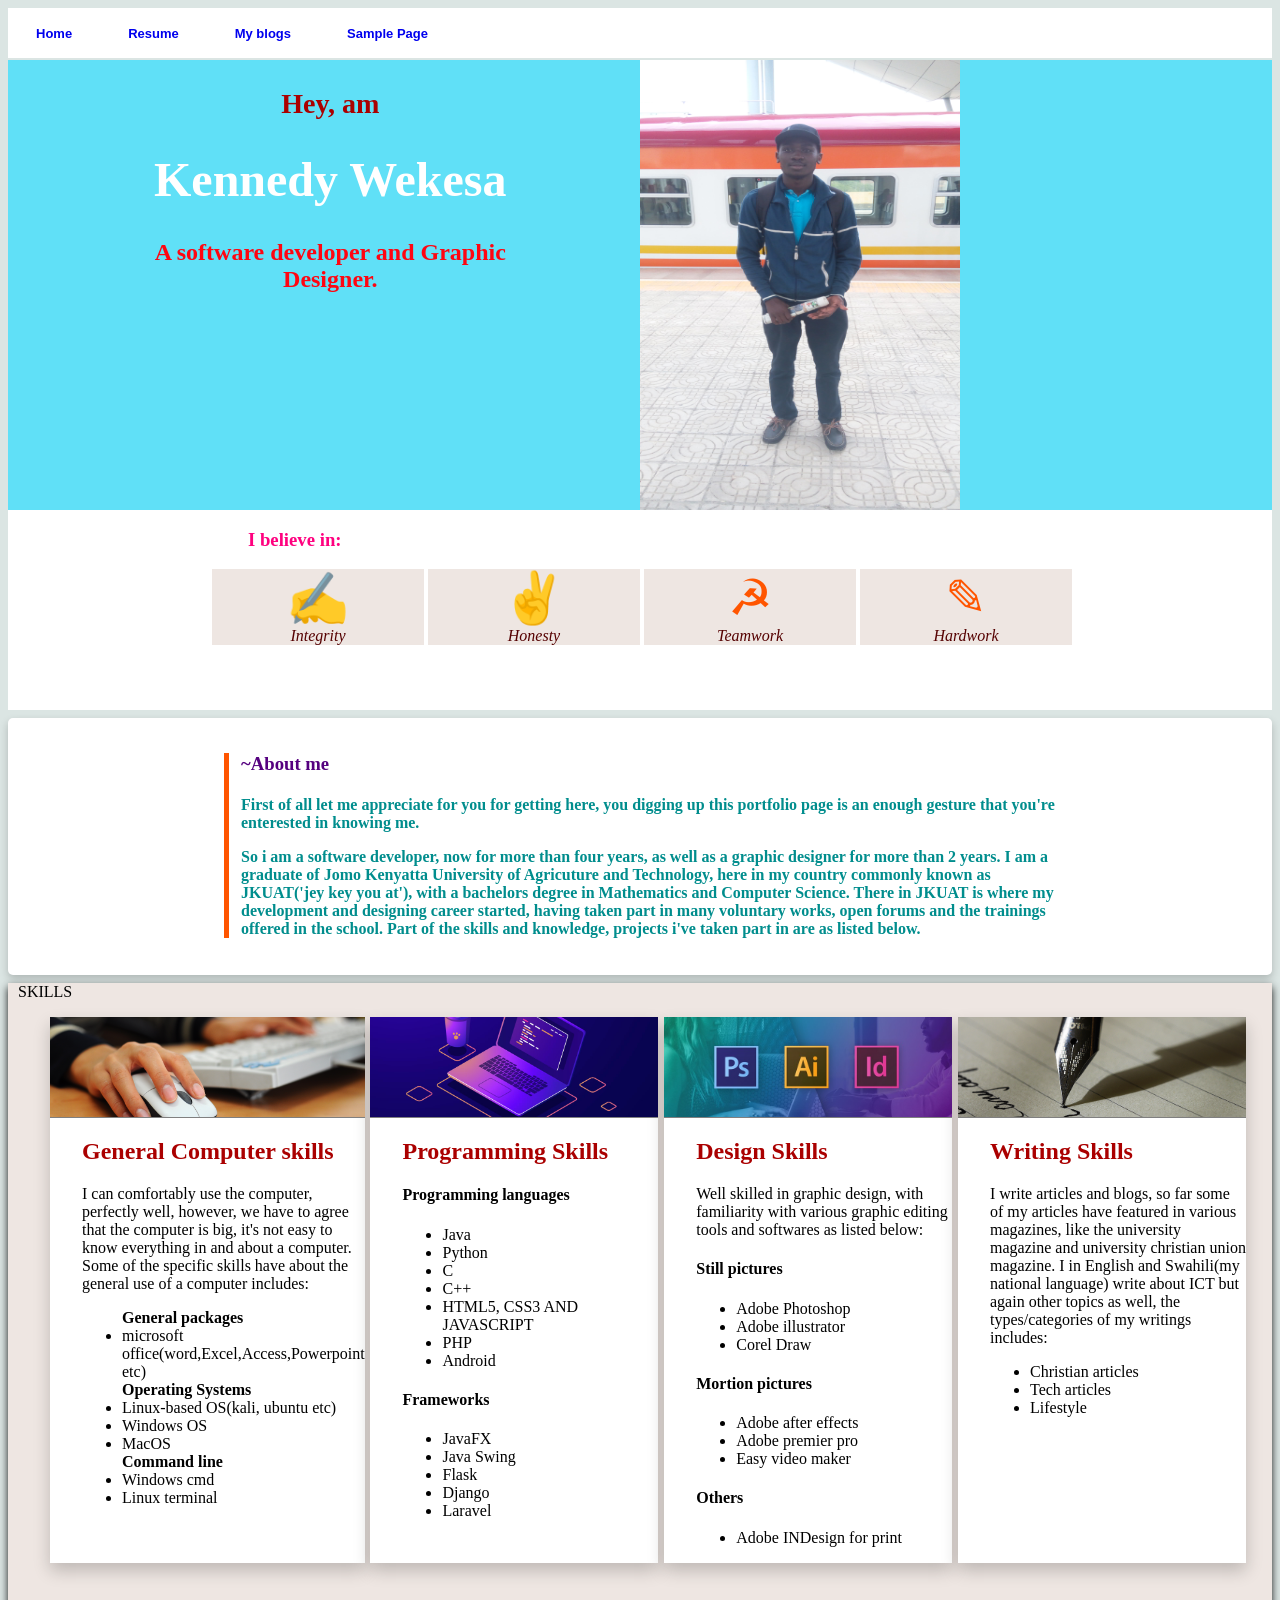
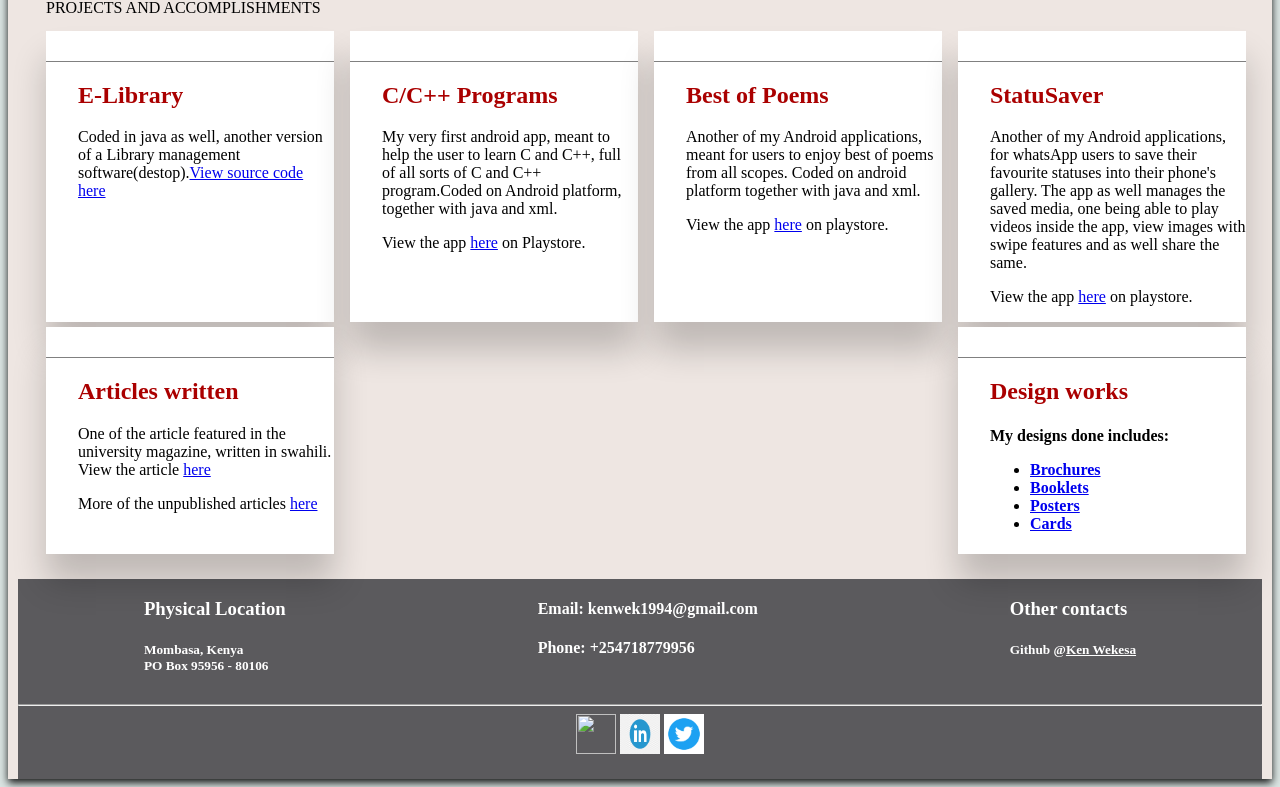
==== index.html @ 64f6191e "changes to cv and work accomplished" ====
<!Doctype html>
<html>
    <header>
            <link rel = "stylesheet"
            type = "text/css"
            href = "indexCSS.css" />
    </header>
    <body style="background: #dbe5e3;overflow-x: hidden;">
            <ul class="nav">
                    <li><a href="#"><b>Home</b></a></li>
                    <li><a href="cv.html"><b>Resume</b></a></li>
                    <li><a href="#"><b>My blogs</b></a></li>
                    <li><a href="sample page/samplepage.html"><b>Sample Page</b></a></li>

            </ul>
             <div class="topdiv">
                <div class="column">
                  <div class="intro" style="width: 58%; align:right">
                  <h3>Hey, am</h3>
                  <h1>Kennedy Wekesa</h1>
                  <h4>A software developer and Graphic Designer.</h4>
                  </div>
                  	
                </div>
                <div class="column" style="width: 40%">
                  <div class="picDiv">
                  	<img src="IMG_20171023_141135.jpg" width="320px" height=450px"/>
                  	</div>
                </div>
                
                 
            </div>
                <div class="bodypart">
                <h3 style="color:#ff007f; margin-left: 40px;"> I believe in:</h3>
                   <div class="row">
                        <div class="col">
                                 <span class="icon">&#9997;</span>
                                <div><em>Integrity</em></div>
                                

                        </div>
                        <div class="col">
                                <span class="icon">&#9996;</span>
                                <div><em>Honesty</em></div>
                                

                        </div>
                        <div class="col">
                         <span class="icon">&#9773;</span>
                                <div><em>Teamwork</em></div>
                                

                        </div>
                        <div class="col">
                                <span class="icon">&#9998;</span>
                                <div><em>Hardwork</em></div>
                                

                           </div>
                </div>
                </div>
                <!--card one-->
                
                 <div class="card">
					  <div class="container">
					    <div class="content">
					    <h3 style="color: #55007f;"><b>~About me</b></h3>
					        <h4 style="color: #008d8d"><p>First of all let me appreciate for you for getting here, you digging up this portfolio page is an enough gesture that you're enterested in knowing me. </p>
<p>So i am a software developer, now for more than four years, as well as a graphic designer for more than 2 years. I am a graduate of Jomo Kenyatta University of Agricuture and Technology, here in my country commonly known as JKUAT('jey key you at'), with a bachelors degree in Mathematics and Computer Science. There in JKUAT is where my development and designing career started, having taken part in many voluntary works, open forums and the trainings offered in the school. Part of the skills and knowledge, projects i've taken part in are as listed below.</p></h4>
					    </div>
					  </div>
				</div> 
		<!--end of the first card-->
		
		<!--card 2 starts here-->
				
				<div class="card2">
				    SKILLS<br/>
					  <div class="container2">
					    <div class="content2">
                      <div class="row2">
                        <div class="coll">
                            
                            <div class="card2header1">
                                
                            </div>
                            <div class="cardbody">
                            	<h2><b><span style="color: #aa0000" >General Computer skills</span></b></h2>
                            	<p>I can comfortably use the computer, perfectly well, however, we have to agree that the computer is big, it's not 					easy to know everything in and about a computer. Some of the specific skills have about the general use of a computer 					includes:</p>
                            <ul>
                                <b>General packages</b>
                            	<li>
                            	    microsoft office(word,Excel,Access,Powerpoint etc)
                            	</li>
                            	<b>Operating Systems</b>
                            	<li>
                            		Linux-based OS(kali, ubuntu etc)
                            	</li>
                            	<li>Windows OS</li>
                            	<li>MacOS</li>
                            	<b>Command line</b>
                            	<li>Windows cmd</li>
                            	<li>Linux terminal</li>
                            </ul>
                            </div>
                        </div>
                        <div class="coll">
                            <div class="card2header2">
                            	
                            </div>
                            <div class="cardbody">
                            	<h2><span style="color: #aa0000">Programming Skills</span></h2>
                                <h4>Programming languages</h4>
                            	<ul>
                            		<li>Java</li>
                            		<li>Python</li>
                            		<li>C</li>
                            		<li>C++</li>
                            		<li>HTML5, CSS3 AND JAVASCRIPT</li>
                            		<li>PHP</li>
                            		<li>Android</li>
                            	</ul>
                            	<h4>Frameworks</h4>
                            	<ul>
                            		<li> JavaFX</li>
                            		<li> Java Swing</li>
                            		<li>Flask</li>
                            		<li>Django</li>
                            		<li>Laravel</li>
                            	</ul>
                            </div>

                        </div>
                        <div class="coll">
                             
                             <div class="card2header3">
                            	
                            </div>
                            <div class="cardbody">
                            	<h2><b><span style="color: #aa0000">Design Skills</span></b></h2>
                            	<p>Well skilled in graphic design, with familiarity with various graphic editing tools and softwares as listed below:</p>
                            	<h4>Still pictures</h4>
                            	<ul>
                            		<li>Adobe Photoshop</li>
                            		<li>Adobe illustrator</li>
                            		<li>Corel Draw</li>
                            	</ul>
                            	<h4>Mortion pictures</h4>
                            	<ul>
                            		<li>Adobe after effects</li>
                            		<li>Adobe premier pro</li>
                            		<li>Easy video maker</li>
                            	</ul>
                                <h4>Others</h4>
                                <ul>
                                	<li>Adobe INDesign for print</li>
                                </ul>
                            </div>

                        </div>
                        <div class="coll">
                               <div class="card2header4">
                            	
                            </div>
                            <div class="cardbody">
                            	<h2><b><span style="color: #aa0000">Writing Skills</span></b></h2>
                            	<p>I write articles and blogs, so far some of my articles have featured in various magazines, like the university magazine and university christian union magazine. I in English and Swahili(my national language) write about ICT but again other topics as well, the types/categories of my writings includes: </p>
                            	
                            	<ul>
                            		<li>Christian articles</li>
                            		<li>Tech articles</li>
                            		<li>Lifestyle</li>
                            	</ul>
                            </div>
                           </div>
                </div>
                
                <br/><br /><span>PROJECTS AND ACCOMPLISHMENTS</span>
                
                <div class="row3">
                       
                        

                    
                        <div class="coll3">
                             
                             <div class="card2header">
                            	
                            </div>
                            <div class="cardbody">
                            	<h2 style="color: #aa0000">E-Library</h2>
                            	<p>Coded in java as well, another version of a Library management software(destop).<a href="#">View source code here</a></p>
                            </div>

                        </div>
                        <div class="coll3">
                               <div class="card2header">

                            </div>
                            <div class="cardbody">
                            	<h2 style="color: #aa0000">C/C++ Programs</h2>
                            	<P>My very first android app, meant to help the user to learn C and C++, full of all sorts of C and C++ program.Coded on Android platform, together with java and xml.</P><p>View the app <a href="https://play.google.com/store/apps/details?id=com.ken.hello.ccprograms">here</a> on Playstore.</p>
                            </div>
                           </div>
                            <div class="coll3">
                               <div class="card3header">
                        
                            </div>
                            <div class="cardbody">
                            	<h2 style="color: #aa0000">Best of Poems</h2>
                            	<p>Another of my Android applications, meant for users to enjoy best of poems from all scopes. Coded on android platform together with java and xml.</p>
                            	<p>View the app <a href="https://play.google.com/store/apps/details?id=com.ken.hello.bestofpoems">here</a> on playstore.</p>
                            </div>
                           </div>
                           
    <div class="coll3">
                               <div class="card3header">
                        
                            </div>
                            <div class="cardbody">
                            	<h2 style="color: #aa0000">StatuSaver</h2>
                            	<p>Another of my Android applications, for whatsApp users to save their favourite statuses into their phone's gallery. The app as well manages the saved media, one being able to play videos inside the app, view images with swipe features and as well share the same.</p>
                            	<p>View the app <a href="https://play.google.com/store/apps/details?id=com.statuses.statussaver">here</a> on playstore.</p>
                            </div>
                           </div>
                           
                           <div class="coll3">
                               <div class="card3header">
                            	
                            </div>
                            <div class="cardbody">
                            	<h2 style="color: #aa0000">Articles written</h2>
                            	<p>One of the article featured in the university magazine, written in swahili. View the article <a href="#">here</a></p>
                            	<p>More of the unpublished articles <a href="#">here</a></p>
                            </div>
                           </div>
                           
                           <div class="coll3">
                               <div class="card3header">
                               
                            </div>
                            <div class="cardbody">
                            	<h2 style="color: #aa0000">Design works</h2>
                            	<h4>My designs done includes:
                            	<ul>
                            		<li><a href="#">Brochures</a></li>
                            		<li><a href="#">Booklets</a></li>
                            		<li><a href="#">Posters</a></li>
                            		<li><a href="#">Cards</a></li>
                            	</ul></h4>
                            </div>
                           </div>
                           
                           
					    </div>
					  </div>
				</div> 
				
				
				<!--end of card 2-->
				
				
                <div class="footer">
                        
                                <div class="footter">
                                        <div class="footerelement">
                                        <h3>Physical Location</h3>
                                        <h5>Mombasa, Kenya <br/> PO Box 95956 - 80106</h5>
                                        
                                        </div>
                                        <div class="footerelement">
                                        <h4> Email: kenwek1994@gmail.com</h4>
                                        <h4>Phone: +254718779956</h4>
                                        </div>
                                        <div class="footerelement">
                                        <h3> Other contacts</h3>
                                        	<h5>Github @<a href="" style="color: white;">Ken Wekesa</a></h5>
                                        </div>
                                </div>
                                <hr/>
                                <div class="foottter">
                                           
                                           <img src="fb.png" alt="" />
                                           <img src="linkedin.png" alt="linkedIn" />
                                           <img src="twitter.png" alt="twitter" />
                                          
                                        </div>
                                </div>
                        

                </div>
    </body>
</html>
---- indexCSS.css ----
ul.nav {
    margin:0;
    padding:0;
    list-style:none;
    height:50px; line-height:px;
    background:#ffffff; /* you can change the backgorund color here. */
    font-family:Arial, Helvetica, sans-serif;
    font-size:13px;
    border-bottom: rgb(8, 117, 168) 23px;
}


ul.nav li {
 /* you can change the border color matching to your background color */
    float:left;
    height:50px;
    color:#ffffff;
}
ul.nav li:hover {
    background:##302726;
    color:#ffffff !important;
}
ul.nav a {
    display:block;
    padding:0 28px;
    padding-top: 18px;
    text-decoration:none;
}

ul.nav li.current a {
    background: #60e0f7;
}
.topdiv
{
    width: 100%;
    height: 450px;
    margin-top: 2px;
    background: #60e0f7;
    display: flex;
    flex-direction:row;
}

.column {
  flex: 1 1 0px;
        }
.intro
{
	margin-left: 139px;
	text-align: center;
	font-size: x-large;
	
}
.intro h1 { color:white;}
.intro h3 { color:#aa0000;}
.intro h4 {color:#ff0511;}

.picDiv
{

    position: absolute;
    display: table-cell;
    width: 55%;
    height: 50px;
    float: left;
    
}
.proImage
{
    border-radius: 50%;
    height: 250px;
    margin-top: 50px;
    opacity: 100% !important;
}
.footer
{
    height: 200px;
    width: 100%;
    background-color: #5b5a5d;
    color: #ffffff;
}
/*--Footer of the cv--*/

.secondOfTop
{
    background:  #2c3e50 ;
    height: 200px;
    width: 100%;
}
.quoteHead
{
    color: #117864;
    padding-left: 20px;
    font-family: fantasy;
    font-size: 30px;
}
.quote
{
    color: #ffffff;
    padding-left: 20px;
    font-family: Snell Roundhand, cursive;
    
}
.bodypart
{
    
    height: 200px;
    overflow: auto;
    background: white;
    padding-left: 200px;
     padding-right: 200px;
}
.row
{
	width: 100%;
	display: flex;
	flex-wrap: wrap;
	

}
.col
{
	 flex: 1 1 20%;
	 text-align: center;
	 background: #eee6e2;
	 margin-left: 4px;
	 

}
.center
{
  width:30%;
  margin: 5px;
  float: left;
}
.right
{
    width: 30%;
     margin: 5px;
}
.left
{
  width: 30%;
  margin: 5px;
}

.icon  {
  content: "\270D";
  font-size: 50px;
  color: #ff5500;
}
em
{
	color: #550000;;
}


/*CARD 1 CSS CODE*/
.card {
  /* Add shadows to create the "card" effect */
  box-shadow: 0 4px 8px 0 rgba(0,0,0.9,0.2);
  transition: 0.3s;
  background: white;
  margin-top: 8px;
  margin-bottom: 8px;
  border-radius: 5px;
  padding-left: 200px;
  padding-right: 200px;
}

/* On mouse-over, add a deeper shadow */
.card:hover {
  box-shadow: 0 8px 16px 0 rgba(0,0,0,0.2);
}

/* Add some padding inside the card container */
.container {
  padding: 16px 16px ;
  
}
.content
{
   border-left: 5px solid #ff5500;
   padding-left: 12px;
	
}

/*CARD 2 css code*/
.card2 {
  /* Add shadows to create the "card" effect */
  box-shadow: 0 4px 8px 0 rgba(0,0,0.9,0.9);
  transition: 0.3s;
  background: #eee6e2;
  margin-top: 8px;
  margin-bottom: 8px;
  padding-left: 10px;
  padding-right: 10px;
}

/* On mouse-over, add a deeper shadow */
.card2:hover {
  box-shadow: 0 8px 16px 0 rgba(0,0,0,0.2);
}

/* Add some padding inside the card container */
.container2 {
  padding: 16px 16px ;
  
}
.content2
{
   
   padding-left: 12px;
	
}

/*CARD 2 COLUMN CODE*/
.coll
{
	 flex: 0 1 24%;
	 text-align: center;
	 background: white;
	 margin-left: 4px;
	 box-shadow: 0 8px 16px 0 rgba(0,0,0,0.2);
	 
}


.coll3
{
	 flex: 0 1 24%;
	 text-align: center;
	 background: white;
	 margin-top: 5px;
	 box-shadow: 0 28px 32px 0 rgba(0,0,0,0.2);
	 
	 
	 
}
.card2header
{
	width:100%;
	height:30px;
	border-bottom: 1px solid gray;
	position: relative;
	text-align: center;
	
	
}
.card3header
{
	width:100%;
	height:30px;
	border-bottom: 1px solid gray;
	position: relative;
	text-align: center;
	
	
}

.card2header1
{
	width:100%;
	height:100px;
	border-bottom: 1px solid gray;
	position: relative;
	text-align: center;
	background: url('computeruse.jpg') no-repeat;
	background-size: cover;
	background-position: center;
	
	
}
.card2header2
{
	width:100%;
	height:100px;
	border-bottom: 1px solid gray;
	position: relative;
	text-align: center;
	background: url('programming.jpg') no-repeat;
	background-size: cover;
	background-position: center;
	
	
}
.card2header3
{
	width:100%;
	height:100px;
	border-bottom: 1px solid gray;
	position: relative;
	text-align: center;
	background: url('design.jpg') no-repeat;
	background-size: cover;
	background-position: center;
	
	
}
.card2header4
{
	width:100%;
	height:100px;
	border-bottom: 1px solid gray;
	position: relative;
	text-align: center;
	background: url('writing.png') no-repeat;
	background-size: cover;
	background-position: center;
	
	
}

.card2header span
{
	position: absolute;
	bottom: 0;
	
}
.cardbody
{
	text-align: left;
	padding-left: 32px;
}
.row2
{
	width: 100%;
	display: flex;
	flex-wrap: wrap;
	justify-content: space-between;

}
.row3
{
	width: 100%;
	display: flex;
	flex-wrap: wrap;
	justify-content: space-between;
	margin-top: 9px;
	

}
.footter
{
	width: 100%;
	display: flex;
	flex-wrap: wrap;
	justify-content: space-around;
	margin-top: 9px;


}
.footelement
{
	 flex: 0 1 24%;
	 text-align: center;
	 margin-top: 5px;
	 
	 
	 
}
.foottter img
{
	width: 40px;
	height: 40px;
}
.foottter { text-align: center;}
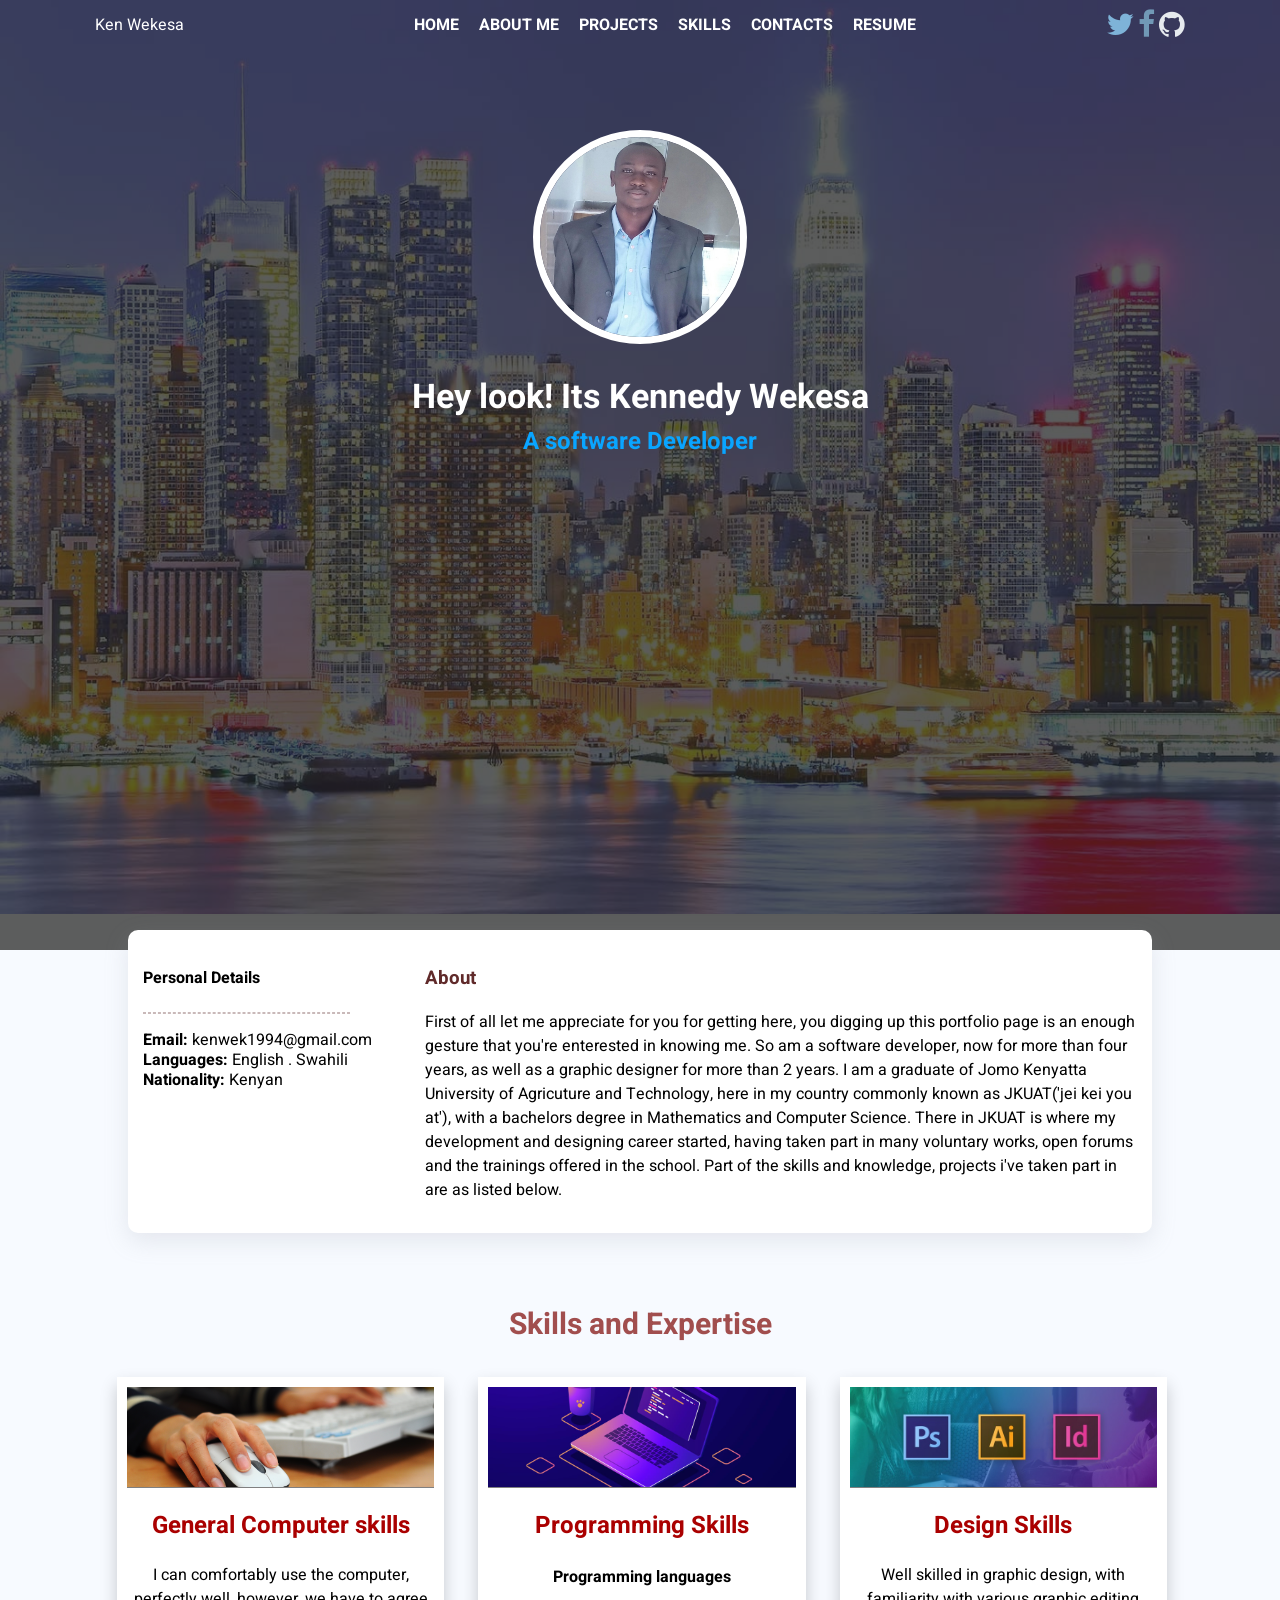
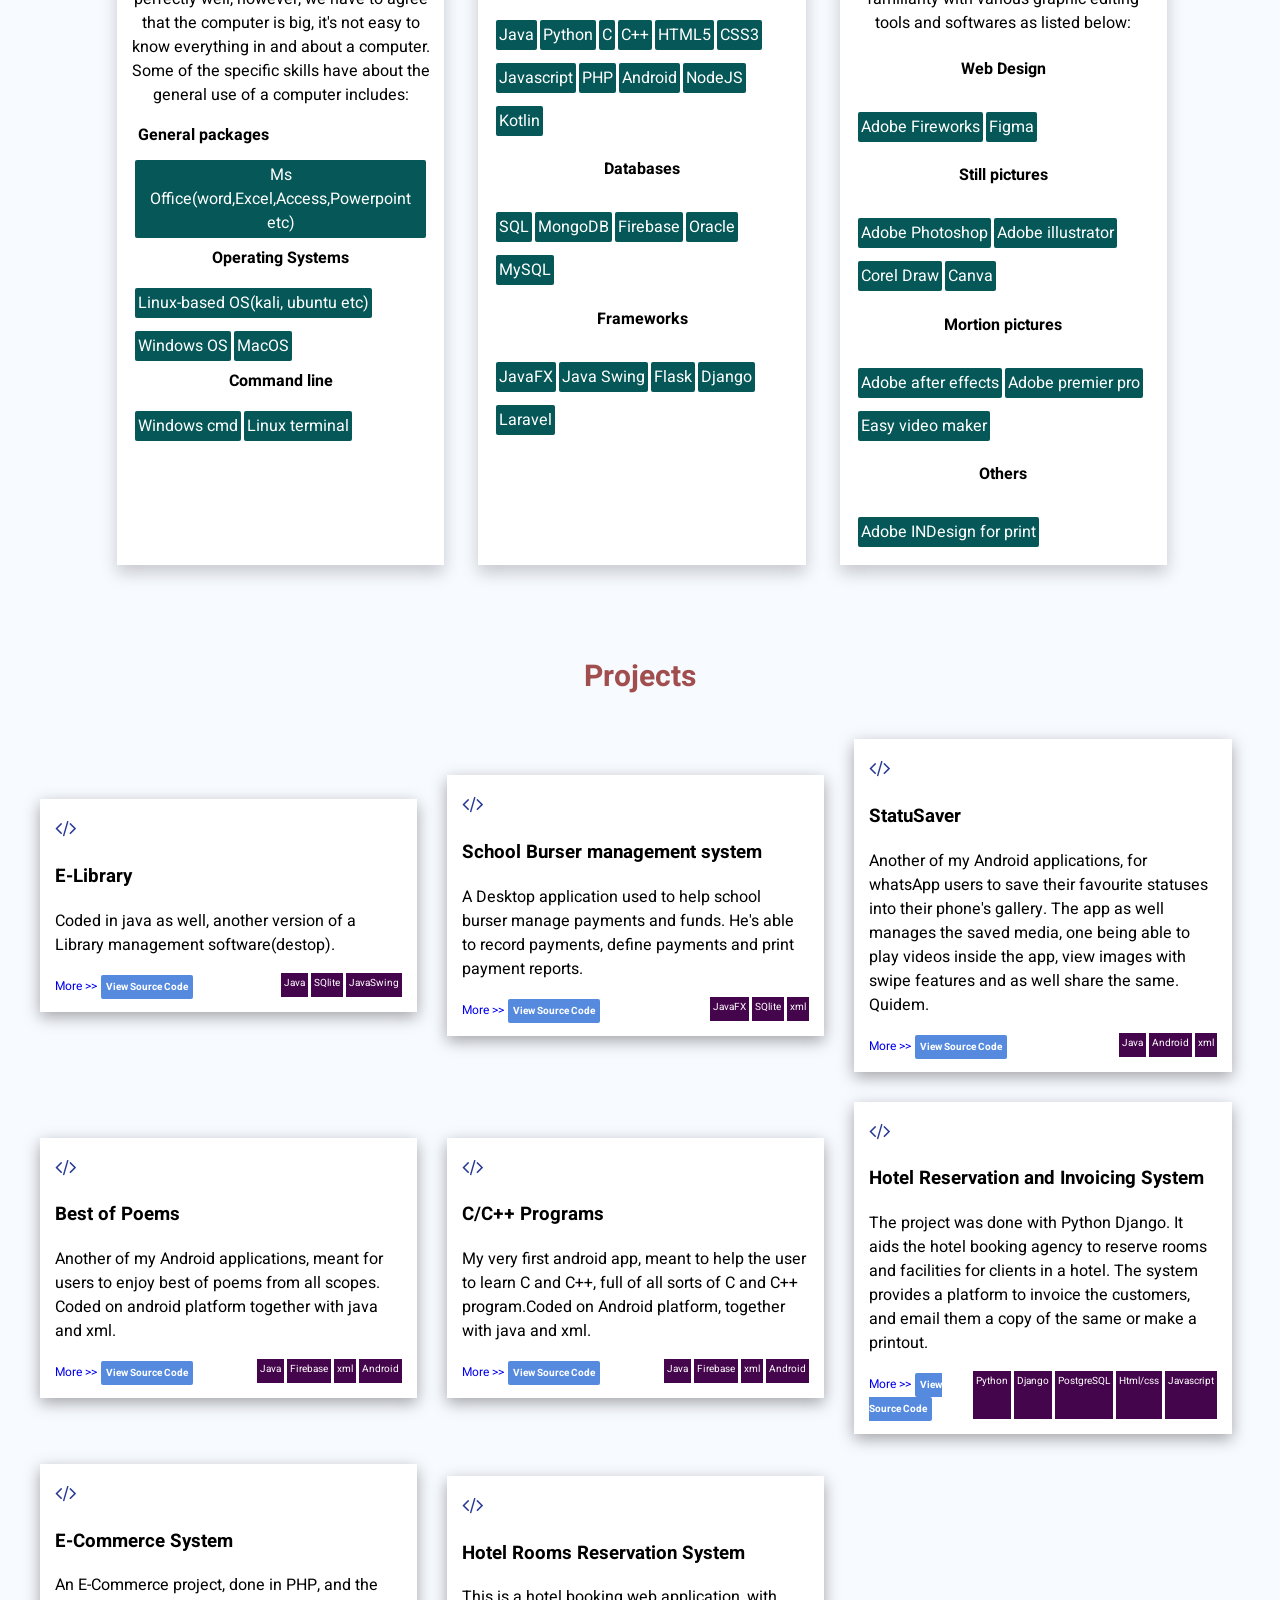
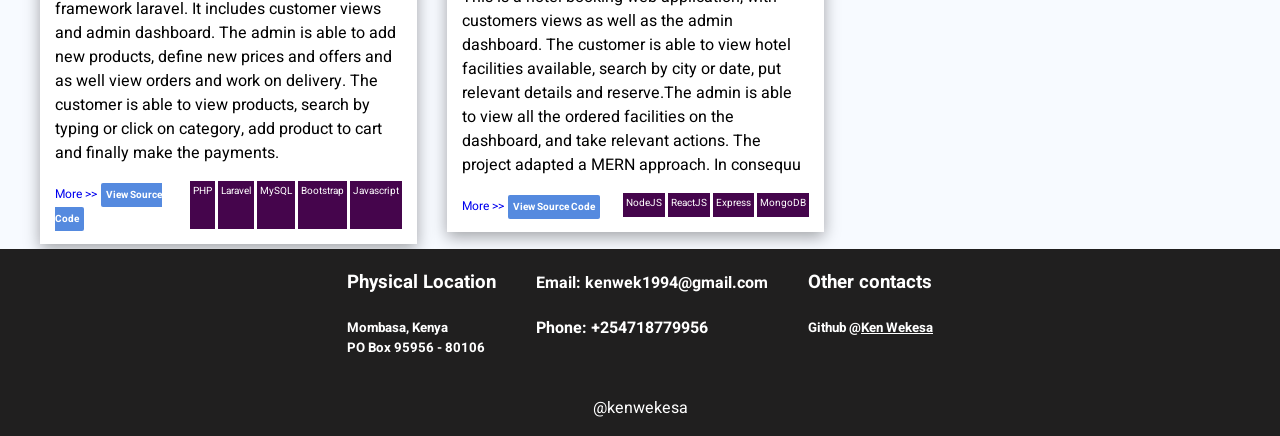
==== commit 5a619ea4: "Renovated portfolio" ====
--- a/index.html
+++ b/index.html
@@ -1,586 +1,427 @@
-<!Doctype html>-
-<html>-
-    <header>-
-            <link rel = "stylesheet"-
-            type = "text/css"-
-            href = "indexCSS.css" />-
-    </header>-
-    <body style="background: #dbe5e3;overflow-x: hidden;">-
-            <ul class="nav">-
-                    <li><a href="#"><b>Home</b></a></li>-
-                    <li><a href="cv.html"><b>Resume</b></a></li>-
-                    <li><a href="#"><b>My blogs</b></a></li>-
-                    <li><a href="sample page/samplepage.html"><b>Sample Page</b></a></li>-
--
-            </ul>-
-             <div class="topdiv">-
-                <div class="column">-
-                  <div class="intro" style="width: 58%; align:right">-
-                  <h3>Hey, am</h3>-
-                  <h1>Kennedy Wekesa</h1>-
-                  <h4>A software developer and Graphic Designer.</h4>-
-                  </div>-
-                  	-
-                </div>-
-                <div class="column" style="width: 40%">-
-                  <div class="picDiv">-
-                  	<img src="IMG_20171023_141135.jpg" width="320px" height=450px"/>-
-                  	</div>-
-                </div>-
-                -
-                 -
-            </div>-
-                <div class="bodypart">-
-                <h3 style="color:#ff007f; margin-left: 40px;"> I believe in:</h3>-
-                   <div class="row">-
-                        <div class="col">-
-                                 <span class="icon">&#9997;</span>-
-                                <div><em>Integrity</em></div>-
-                                -
--
-                        </div>-
-                        <div class="col">-
-                                <span class="icon">&#9996;</span>-
-                                <div><em>Honesty</em></div>-
-                                -
--
-                        </div>-
-                        <div class="col">-
-                         <span class="icon">&#9773;</span>-
-                                <div><em>Teamwork</em></div>-
-                                -
--
-                        </div>-
-                        <div class="col">-
-                                <span class="icon">&#9998;</span>-
-                                <div><em>Hardwork</em></div>-
-                                -
--
-                           </div>-
-                </div>-
-                </div>-
-                <!--card one-->-
-                -
-                 <div class="card">-
-					  <div class="container">-
-					    <div class="content">-
-					    <h3 style="color: #55007f;"><b>~About me</b></h3>-
-					        <h4 style="color: #008d8d"><p>First of all let me appreciate for you for getting here, you digging up this portfolio page is an enough gesture that you're enterested in knowing me. </p>-
-<p>So i am a software developer, now for more than four years, as well as a graphic designer for more than 2 years. I am a graduate of Jomo Kenyatta University of Agricuture and Technology, here in my country commonly known as JKUAT('jey key you at'), with a bachelors degree in Mathematics and Computer Science. There in JKUAT is where my development and designing career started, having taken part in many voluntary works, open forums and the trainings offered in the school. Part of the skills and knowledge, projects i've taken part in are as listed below.</p></h4>-
-					    </div>-
-					  </div>-
-				</div> -
-		<!--end of the first card-->-
-		-
-		<!--card 2 starts here-->-
-				-
-				<div class="card2">-
-				    SKILLS<br/>-
-					  <div class="container2">-
-					    <div class="content2">-
-                      <div class="row2">-
-                        <div class="coll">-
-                            -
-                            <div class="card2header1">-
-                                -
-                            </div>-
-                            <div class="cardbody">-
-                            	<h2><b><span style="color: #aa0000" >General Computer skills</span></b></h2>-
-                            	<p>I can comfortably use the computer, perfectly well, however, we have to agree that the computer is big, it's not 					easy to know everything in and about a computer. Some of the specific skills have about the general use of a computer 					includes:</p>-
-                            <ul>-
-                                <b>General packages</b>-
-                            	<li>-
-                            	    microsoft office(word,Excel,Access,Powerpoint etc)-
-                            	</li>-
-                            	<b>Operating Systems</b>-
-                            	<li>-
-                            		Linux-based OS(kali, ubuntu etc)-
-                            	</li>-
-                            	<li>Windows OS</li>-
-                            	<li>MacOS</li>-
-                            	<b>Command line</b>-
-                            	<li>Windows cmd</li>-
-                            	<li>Linux terminal</li>-
-                            </ul>-
-                            </div>-
-                        </div>-
-                        <div class="coll">-
-                            <div class="card2header2">-
-                            	-
-                            </div>-
-                            <div class="cardbody">-
-                            	<h2><span style="color: #aa0000">Programming Skills</span></h2>-
-                                <h4>Programming languages</h4>-
-                            	<ul>-
-                            		<li>Java</li>-
-                            		<li>Python</li>-
-                            		<li>C</li>-
-                            		<li>C++</li>-
-                            		<li>HTML5, CSS3 AND JAVASCRIPT</li>-
-                            		<li>PHP</li>-
-                            		<li>Android</li>-
-                            	</ul>-
-                            	<h4>Frameworks</h4>-
-                            	<ul>-
-                            		<li> JavaFX</li>-
-                            		<li> Java Swing</li>-
-                            		<li>Flask</li>-
-                            		<li>Django</li>-
-                            		<li>Laravel</li>-
-                            	</ul>-
-                            </div>-
--
-                        </div>-
-                        <div class="coll">-
-                             -
-                             <div class="card2header3">-
-                            	-
-                            </div>-
-                            <div class="cardbody">-
-                            	<h2><b><span style="color: #aa0000">Design Skills</span></b></h2>-
-                            	<p>Well skilled in graphic design, with familiarity with various graphic editing tools and softwares as listed below:</p>-
-                            	<h4>Still pictures</h4>-
-                            	<ul>-
-                            		<li>Adobe Photoshop</li>-
-                            		<li>Adobe illustrator</li>-
-                            		<li>Corel Draw</li>-
-                            	</ul>-
-                            	<h4>Mortion pictures</h4>-
-                            	<ul>-
-                            		<li>Adobe after effects</li>-
-                            		<li>Adobe premier pro</li>-
-                            		<li>Easy video maker</li>-
-                            	</ul>-
-                                <h4>Others</h4>-
-                                <ul>-
-                                	<li>Adobe INDesign for print</li>-
-                                </ul>-
-                            </div>-
--
-                        </div>-
-                        <div class="coll">-
-                               <div class="card2header4">-
-                            	-
-                            </div>-
-                            <div class="cardbody">-
-                            	<h2><b><span style="color: #aa0000">Writing Skills</span></b></h2>-
-                            	<p>I write articles and blogs, so far some of my articles have featured in various magazines, like the university magazine and university christian union magazine. I in English and Swahili(my national language) write about ICT but again other topics as well, the types/categories of my writings includes: </p>-
-                            	-
-                            	<ul>-
-                            		<li>Christian articles</li>-
-                            		<li>Tech articles</li>-
-                            		<li>Lifestyle</li>-
-                            	</ul>-
-                            </div>-
-                           </div>-
-                </div>-
-                -
-                <br/><br /><span>PROJECTS AND ACCOMPLISHMENTS</span>-
-                -
-                <div class="row3">-
-                       -
-                        -
--
-                    -
-                        <div class="coll3">-
-                             -
-                             <div class="card2header">-
-                            	-
-                            </div>-
-                            <div class="cardbody">-
-                            	<h2 style="color: #aa0000">E-Library</h2>-
-                            	<p>Coded in java as well, another version of a Library management software(destop).<a href="#">View source code here</a></p>-
-                            </div>-
--
-                        </div>-
-                        <div class="coll3">-
-                               <div class="card2header">-
--
-                            </div>-
-                            <div class="cardbody">-
-                            	<h2 style="color: #aa0000">C/C++ Programs</h2>-
-                            	<P>My very first android app, meant to help the user to learn C and C++, full of all sorts of C and C++ program.Coded on Android platform, together with java and xml.</P><p>View the app <a href="https://play.google.com/store/apps/details?id=com.ken.hello.ccprograms">here</a> on Playstore.</p>-
-                            </div>-
-                           </div>-
-                            <div class="coll3">-
-                               <div class="card3header">-
-                        -
-                            </div>-
-                            <div class="cardbody">-
-                            	<h2 style="color: #aa0000">Best of Poems</h2>-
-                            	<p>Another of my Android applications, meant for users to enjoy best of poems from all scopes. Coded on android platform together with java and xml.</p>-
-                            	<p>View the app <a href="https://play.google.com/store/apps/details?id=com.ken.hello.bestofpoems">here</a> on playstore.</p>-
-                            </div>-
-                           </div>-
-                           -
-    <div class="coll3">-
-                               <div class="card3header">-
-                        -
-                            </div>-
-                            <div class="cardbody">-
-                            	<h2 style="color: #aa0000">StatuSaver</h2>-
-                            	<p>Another of my Android applications, for whatsApp users to save their favourite statuses into their phone's gallery. The app as well manages the saved media, one being able to play videos inside the app, view images with swipe features and as well share the same.</p>-
-                            	<p>View the app <a href="https://play.google.com/store/apps/details?id=com.statuses.statussaver">here</a> on playstore.</p>-
-                            </div>-
-                           </div>-
-                           -
-                           <div class="coll3">-
-                               <div class="card3header">-
-                            	-
-                            </div>-
-                            <div class="cardbody">-
-                            	<h2 style="color: #aa0000">Articles written</h2>-
-                            	<p>One of the article featured in the university magazine, written in swahili. View the article <a href="#">here</a></p>-
-                            	<p>More of the unpublished articles <a href="#">here</a></p>-
-                            </div>-
-                           </div>-
-                           -
-                           <div class="coll3">-
-                               <div class="card3header">-
-                               -
-                            </div>-
-                            <div class="cardbody">-
-                            	<h2 style="color: #aa0000">Design works</h2>-
-                            	<h4>My designs done includes:-
-                            	<ul>-
-                            		<li><a href="#">Brochures</a></li>-
-                            		<li><a href="#">Booklets</a></li>-
-                            		<li><a href="#">Posters</a></li>-
-                            		<li><a href="#">Cards</a></li>-
-                            	</ul></h4>-
-                            </div>-
-                           </div>-
-                           -
-                           -
-					    </div>-
-					  </div>-
-				</div> -
-				-
-				-
-				<!--end of card 2-->-
-				-
-				-
-                <div class="footer">-
-                        -
-                                <div class="footter">-
-                                        <div class="footerelement">-
-                                        <h3>Physical Location</h3>-
-                                        <h5>Mombasa, Kenya <br/> PO Box 95956 - 80106</h5>-
-                                        -
-                                        </div>-
-                                        <div class="footerelement">-
-                                        <h4> Email: kenwek1994@gmail.com</h4>-
-                                        <h4>Phone: +254718779956</h4>-
-                                        </div>-
-                                        <div class="footerelement">-
-                                        <h3> Other contacts</h3>-
-                                        	<h5>Github @<a href="" style="color: white;">Ken Wekesa</a></h5>-
-                                        </div>-
-                                </div>-
-                                <hr/>-
-                                <div class="foottter">-
-                                           -
-                                           <img src="fb.png" alt="" />-
-                                           <img src="linkedin.png" alt="linkedIn" />-
-                                           <img src="twitter.png" alt="twitter" />-
-                                          -
-                                        </div>-
-                                </div>-
-                        -
--
-                </div>-
-    </body>-
-</html>-
+<!--http://zoyothemes.com/queue/layout/index-parallax.html THIS IS THE SITE-->
+
+<!Doctype html>
+<html>
+    <head>
+        <title></title>
+        <link rel="stylesheet" href="./styles/style.css" />
+        <link href="./scripts/script.js" />
+        <link rel="stylesheet" href="https://cdnjs.cloudflare.com/ajax/libs/font-awesome/4.7.0/css/font-awesome.min.css">
+
+        <link rel="preconnect" href="https://fonts.googleapis.com">
+<link rel="preconnect" href="https://fonts.gstatic.com" crossorigin>
+<link href="https://fonts.googleapis.com/css2?family=Heebo:wght@300&display=swap" rel="stylesheet">
+
+
+
+        <style>
+            html{
+                height: 100%;
+                
+            }
+            body{
+                min-height: 100%;
+                padding: 0;
+                margin: 0;
+                background-image: url("images/coast.jpg");
+                background-repeat: no-repeat;
+                background-size: cover;
+                font-family: 'Heebo', sans-serif;
+                
+            }
+        </style>
+
+
+    </head>
+    <body>
+        <div class="mainContainer">
+            <div class="header">
+                <div class="identity">Ken Wekesa</div>
+                <ul class="navlinks">
+                    <li class="navlink"><a href="#">Home</a></li>
+                    <li class="navlink"><a href="#about">About Me</a></li>
+                    <li class="navlink"><a href="#projects">Projects</a></li>
+                    <li class="navlink"><a href="#skills">Skills</a></li>
+                    <li class="navlink"><a href="#contacts">Contacts</a></li>
+                    <li class="navlink"><a href="cv.html">Resume</a></li>
+                </ul>
+                <div class="social">
+                    <i class="fa fa-twitter" style="font-size:30px;color:rgb(126, 179, 216)"></i>
+                    <i class="fa fa-facebook" style="font-size:30px;color:rgb(113, 153, 182)"></i>
+                    <i class="fa fa-github" style="font-size:30px;color:rgb(230, 234, 238)"></i>
+                </div>
+            </div>
+            <div class="mainbody">
+                <div class="bios">
+
+                    <div class="image">
+                        <image class="profile" src="./images/profile.jpg" width="200" height="200"/>
+                    </div>
+                    <div class="intro">
+                        <h2>Hey look! Its Kennedy Wekesa</h2>
+                        <h3>A software Developer</h3>
+                    </div>
+                </div>
+                <div class="details">
+                    <div class="about" id="about">
+                        <div class="personal_details">
+                            <h4>Personal Details</h4>
+                            <hr/>
+                            <p><b>Email:</b> kenwek1994@gmail.com <br> <b>Languages:</b> English . Swahili <br><b>Nationality:</b> Kenyan</p>
+                        </div>
+                        <div class="personal_description">
+                            <h3>About</h3>
+                            <p>First of all let me appreciate for you for getting here, you digging up this portfolio page is an enough gesture that you're enterested in knowing me.
+
+                                So <I></I> am a software developer, now for more than four years, as well as a graphic designer for more than 2 years. I am a graduate of Jomo Kenyatta University of Agricuture and Technology, here in my country commonly known as JKUAT('jei kei you at'), with a bachelors degree in Mathematics and Computer Science. There in JKUAT is where my development and designing career started, having taken part in many voluntary works, open forums and the trainings offered in the school. Part of the skills and knowledge, projects i've taken part in are as listed below.</p>
+                        </div>
+                    </div>
+                    <div class="skills" id="skills">
+                        <h3>Skills and Expertise</h3>
+                        <div class="row2">
+
+                            <div class="coll">
+    
+                                
+    
+                                <div class="card2header1">
+    
+                                    
+    
+                                </div>
+    
+                                <div class="cardbody">
+    
+                                    <h2><b><span style="color: #aa0000">General Computer skills</span></b></h2>
+    
+                                    <p>I can comfortably use the computer, perfectly well, however, we have to agree that the computer is big, it's not 					easy to know everything in and about a computer. Some of the specific skills have about the general use of a computer 					includes:</p>
+    
+                                    <div class="skills_tags">
+    
+                                    <br><b>General packages</b>
+    
+                                    <span>
+    
+                                        Ms Office(word,Excel,Access,Powerpoint etc)
+    
+                                    </span>
+                                </div>
+                                    <b>Operating Systems</b>
+                                    <div class="skills_tags">
+                                    <span>
+    
+                                        Linux-based OS(kali, ubuntu etc)
+    
+                                    </span>
+    
+                                    <span>Windows OS</span>
+    
+                                    <span>MacOS</span>
+                                    </div>
+    
+                                    <b>Command line</b>
+                                    <div class="skills_tags">
+                                    <span>Windows cmd</span>
+    
+                                    <span>Linux terminal</span>
+                                    </div>
+    
+                               
+    
+                                </div>
+    
+                            </div>
+    
+                            <div class="coll">
+    
+                                <div class="card2header2">
+    
+                                    
+    
+                                </div>
+    
+                                <div class="cardbody">
+    
+                                    <h2><span style="color: #aa0000">Programming Skills</span></h2>
+    
+                                    <h4>Programming languages</h4>
+    
+                                    
+                                    <div class="skills_tags">
+
+                                        <span>Java</span>
+                                        
+                                        <span>Python</span>
+                                        
+                                        <span>C</span>
+                                        
+                                        <span>C++</span>
+                                        
+                                        <span>HTML5</span>
+                                            <span>CSS3</span>
+                                            <span>Javascript</span>
+                                        
+                                        <span>PHP</span>
+                                        
+                                        <span>Android</span>
+                                        <span>NodeJS</span>
+                                        <span>Kotlin</span>
+                                    </div>
+    
+                                    <h4>Databases</h4>
+    
+                                    <div class="skills_tags">
+    
+                                        <span> SQL</span>
+    
+                                        <span> MongoDB</span>
+    
+                                        <span>Firebase</span>
+    
+                                        <span>Oracle</span>
+    
+                                        <span>MySQL</span>
+    
+                                    </div>
+    
+                                    <h4>Frameworks</h4>
+    
+                                    <div class="skills_tags">
+    
+                                        <span> JavaFX</span>
+    
+                                        <span> Java Swing</span>
+    
+                                        <span>Flask</span>
+    
+                                        <span>Django</span>
+    
+                                        <span>Laravel</span>
+    
+                                    </div>
+    
+                                </div>
+    
+    
+    
+                            </div>
+    
+                            <div class="coll">
+    
+                                 
+    
+                                 <div class="card2header3">
+    
+                                    
+    
+                                </div>
+    
+                                <div class="cardbody">
+    
+                                    <h2><b><span style="color: #aa0000">Design Skills</span></b></h2>
+    
+                                    <p>Well skilled in graphic design, with familiarity with various graphic editing tools and softwares as listed below:</p>
+    
+                                    <h4>Web Design</h4>
+    
+                                    <div class="skills_tags">
+    
+                                        <span>Adobe Fireworks</span>
+       
+                                        <span>Figma</span>
+                                        
+    
+                                    </div>
+
+                                    <h4>Still pictures</h4>
+    
+                                    <div class="skills_tags">
+    
+                                        <span>Adobe Photoshop</span>
+    
+                                        <span>Adobe illustrator</span>
+    
+                                        <span>Corel Draw</span>
+                                        <span>Canva</span>
+    
+                                    </div>
+    
+                                    <h4>Mortion pictures</h4>
+    
+                                    <div class="skills_tags">
+    
+                                        <span>Adobe after effects</span>
+    
+                                        <span>Adobe premier pro</span>
+    
+                                        <span>Easy video maker</span>
+    
+                                    </div>
+    
+                                    <h4>Others</h4>
+    
+                                    <div class="skills_tags">
+    
+                                        <span>Adobe INDesign for print</span>
+    
+                                    </div>
+    
+                                </div>
+    
+    
+    
+                            </div>
+    
+    
+                    </div>
+                    </div>
+                    <div class="projects" id="projects">
+                        <h4>Projects</h4>
+                          <div class="projects_list">
+                            <div class="project">
+                                <div class="icon"><span class="icon"> <i class="fa fa-code" aria-hidden="true"></i></span></div>
+                                <h3>E-Library</h3>
+                                <div class="project_description">
+
+                                    <p class="description">Coded in java as well, another version of a Library management software(destop).</p>
+                                </div>
+                                <div class="links">
+                                    <div class="link"><a href="#" class="more">More >></a> <a href="#" class="view_source_btn">View Source Code</a></div>
+                                    <div class="tech_used"><span>Java</span><span>SQlite</span><span>JavaSwing</span></div>                                </div>
+                            </div>
+                            <div class="project">
+                                <div class="icon"><span class="icon"> <i class="fa fa-code" aria-hidden="true"></i></span></div>
+                                <h3>School Burser management system</h3>
+                                <div class="project_description">
+
+                                    <p class="description">A Desktop application used to help school burser manage payments and funds. He's able to record payments, define payments and print payment reports.</p>
+                                </div>
+                                <div class="links">
+                                    <div class="link"><a href="#" class="more">More >></a> <a href="#" class="view_source_btn">View Source Code</a></div>
+                                    <div class="tech_used"><span>JavaFX</span><span>SQlite</span><span>xml</span></div>
+                                </div>
+                            </div>
+                            <div class="project">
+                                <div class="icon"><span class="icon"> <i class="fa fa-code" aria-hidden="true"></i></span></div>
+                                <h3>StatuSaver</h3>
+                                <div class="project_description">
+
+                                    <p class="description">Another of my Android applications, 
+                                        for whatsApp users to save their favourite statuses into their phone's gallery. 
+                                        The app as well manages the saved media, one being able to play videos inside the app, view
+                                         images with swipe features and as well share the same.
+                                         Quidem.</p>
+                                </div>
+                                <div class="links">
+
+                                    <div class="link"><a href="#" class="more">More >></a> <a href="#" class="view_source_btn">View Source Code</a></div>
+                                    <div class="tech_used"><span>Java</span><span>Android</span><span>xml</span></div>
+                                </div>
+                            </div>
+                            <div class="project">
+                                <div class="icon"><span class="icon"> <i class="fa fa-code" aria-hidden="true"></i></span></div>
+                                <h3>Best of Poems</h3>
+                                <div class="project_description">
+
+                                    <p class="description">Another of my Android applications, meant for users to enjoy best of poems from all scopes. Coded on android platform together with java and xml.</p>
+                                </div>
+                                <div class="links">
+                                    <div class="link"><a href="#" class="more">More >></a> <a href="#" class="view_source_btn">View Source Code</a></div>
+                                    <div class="tech_used"><span>Java</span><span>Firebase</span><span>xml</span><span>Android</span></div>
+                                </div>
+                            </div>
+
+                            <div class="project">
+                                <div class="icon"><span class="icon"> <i class="fa fa-code" aria-hidden="true"></i></span></div>
+                                <h3>C/C++ Programs</h3>
+                                <div class="project_description">
+
+                                    <p class="description">My very first android app, meant to help the user to learn C and C++, full of all sorts of C and C++ program.Coded on Android platform, together with java and xml.</p>
+                                </div>
+                                <div class="links">
+                                    <div class="link"><a href="#" class="more">More >></a> <a href="#" class="view_source_btn">View Source Code</a></div>
+                                    <div class="tech_used"><span>Java</span><span>Firebase</span><span>xml</span><span>Android</span></div>
+                                </div>
+                            </div>
+
+                            <div class="project">
+                                <div class="icon"><span class="icon"> <i class="fa fa-code" aria-hidden="true"></i></span></div>
+                                <h3>Hotel Reservation and Invoicing System</h3>
+                                <div class="project_description">
+
+                                    <p class="description">The project was done with Python Django. It aids the hotel booking agency to reserve rooms and facilities for clients in a hotel. The system provides a platform to invoice the customers, and email them a copy of the same or make a printout.
+
+                                    </p>
+                                </div>
+                                <div class="links">
+                                    <div class="link"><a href="#" class="more">More >></a> <a href="#" class="view_source_btn">View Source Code</a></div>
+                                    <div class="tech_used"><span>Python</span><span>Django</span><span>PostgreSQL</span><span>Html/css</span><span>Javascript</span></div>
+                                </div>
+                            </div>
+                            <div class="project">
+                                <div class="icon"><span class="icon"> <i class="fa fa-code" aria-hidden="true"></i></span></div>
+                                <h3>E-Commerce System</h3>
+                                <div class="project_description">
+
+                                    <p class="description">An E-Commerce project, done in PHP, and the framework laravel. It includes customer views and admin dashboard. The admin is able to add new products, define new prices and offers and as well view orders and work on delivery. 
+                                        The customer is able to view products, search by typing or click on category, add product to cart and finally make the payments.
+                                    </p>
+                                </div>
+                                <div class="links">
+                                    <div class="link"><a href="#" class="more">More >></a> <a href="#" class="view_source_btn">View Source Code</a></div>
+                                    <div class="tech_used"><span>PHP</span><span>Laravel</span><span>MySQL</span><span>Bootstrap</span><span>Javascript</span></div>
+                                </div>
+                            </div>
+                            <div class="project">
+                                <div class="icon"><span class="icon"> <i class="fa fa-code" aria-hidden="true"></i></span></div>
+                                <h3>Hotel Rooms Reservation System</h3>
+                                <div class="project_description">
+
+                                    <p class="description">This is a hotel booking web application, with customers views as well as the admin dashboard. The customer is able to view hotel facilities available, search by city or date, put relevant details 
+                                        and reserve.The admin is able to view all the ordered facilities on the dashboard, and take relevant actions. The project adapted a MERN approach. 
+                                        In consequu</p>
+                                </div>
+                                <div class="links">
+                                    <div class="link"><a href="#" class="more">More >></a> <a href="#" class="view_source_btn">View Source Code</a></div>
+                                    <div class="tech_used"><span>NodeJS</span><span>ReactJS</span><span>Express</span><span>MongoDB</span></div>
+                                </div>
+                            </div>
+                          </div>
+                    </div>
+                </div>
+            </div>
+            <div class="footer">
+                <div class="footer_top">
+
+                    <div class="footerelement">
+
+                    <h3>Physical Location</h3>
+
+                    <h5>Mombasa, Kenya <br> PO Box 95956 - 80106</h5>
+
+                    
+
+                    </div>
+
+                    <div class="footerelement">
+
+                    <h4> Email: kenwek1994@gmail.com</h4>
+
+                    <h4>Phone: +254718779956</h4>
+
+                    </div>
+
+                    <div class="footerelement">
+
+                    <h3> Other contacts</h3>
+
+                        <h5>Github @<a href="" style="color: white;">Ken Wekesa</a></h5>
+
+                    </div>
+
+            </div>
+                <p>@kenwekesa</p>
+            </div>
+        </div>
+    </body>
+</html>
--- a/styles/style.css
+++ b/styles/style.css
@@ -0,0 +1,337 @@
+.mainContainer
+{ 
+    width: 100%;
+    margin: 0;
+    padding: 0;
+    display: flex;
+    position: relative;
+    flex-direction: column;
+    min-height: 100vh;
+    background-color: rgba(31, 32, 32, 0.726);
+    position: relative;
+}
+.header
+{
+    
+    width: 100%;
+    height: 50px;
+    margin: 0;
+    display: flex;
+    align-items: center;
+    justify-content: space-around;
+    color: white;
+   
+}
+.navlinks
+{
+    list-style: none;
+     text-decoration: none;
+     text-decoration-style: none;
+     display: flex;
+     flex-direction: row;
+     gap: 20px;
+     font-weight: bold;
+     color: white;
+}
+.navlinks a{
+    text-decoration: none;
+    color: white;
+    text-transform: uppercase;
+}
+
+.navlinks a:hover{
+    text-decoration: none;
+    color: rgb(123, 149, 8);
+    border-bottom: 2px solid orangered;
+   
+}
+.mainbody
+{
+   
+    width: 100%;
+    display: flex;
+    flex-direction: column;
+    margin-bottom: 150px;
+
+}
+.footer
+{
+    
+    background-color: rgb(32, 31, 31);
+    width: 100%;
+    color: white;
+    display: flex;
+    align-items: center;
+    justify-content: center;
+    flex-direction: column;
+    position: absolute;
+    bottom: 0 !important;
+   
+}
+
+.footer .footer_top
+{
+    display: flex;
+    gap: 40px;
+}
+
+.image
+{
+    display: flex;
+    align-items: center;
+    justify-content: center;
+
+}
+
+.profile
+{
+    margin-top: 80px;
+    border-radius: 50%;
+    border: 7px solid white;
+}
+.bios
+{
+    min-height: 100vh;
+}
+.intro
+{
+    display: flex;
+    align-items: center;
+    justify-content: center;
+    flex-direction: column;
+    gap: 2px;
+    height: 80%;
+    padding-bottom: 100px;
+   
+}
+.intro h2{
+    color:white;
+    margin-bottom: 0px;
+    font-size: 34px;
+    
+}
+.intro h3{
+    color:rgb(9, 165, 255);
+    margin-top:0px;
+    font-size: 24px;
+}
+
+.details
+{
+    background-color: rgb(247, 250, 255);
+  
+    width: 100%;
+    padding-bottom: 42px;
+    display: flex;
+    flex-direction: column;
+}
+.about
+{
+    background-color: white;
+    width: 80%;
+    margin: auto;
+    margin-top: -20px;
+    
+    border-radius: 10px;
+    display: flex;
+    flex-direction: row;
+    justify-content: center;
+    gap: 15px;
+    box-shadow: rgba(149, 157, 165, 0.2) 0px 8px 24px;
+    
+}
+.personal_details
+{
+  flex: 1;
+  margin: 15px;
+}
+.personal_details hr
+{
+   margin-right: 30px;
+   border-style: dashed;
+   color: rgb(201, 185, 185);
+}
+.personal_details p
+{
+    line-height: 20px;
+}
+.personal_description
+{
+    flex: 3;
+    margin: 15px;
+}
+.personal_description h3
+{
+    color: rgb(96, 42, 42);
+}
+.projects
+{
+    display: flex;
+    flex-direction: column;
+    align-items: center;
+    width: 100%;
+    justify-content: center;
+    margin-top: 50px;
+    
+}
+.projects h4
+{
+    font-size: 30px;
+    color: rgb(161, 78, 78);
+}
+.projects_list
+{
+    display: flex;
+    flex-direction: row;
+    gap: 30px;
+    flex-wrap: wrap;
+    margin:auto;
+    align-items: center;
+    padding-left: 40px;
+    
+}
+.project
+{
+    width: 28%;
+    box-shadow: rgba(0, 0, 0, 0.35) 0px 5px 15px;
+    padding: 15px;
+    background-color: white;
+}
+.project .icon 
+{
+    font-size: 20px;
+    color: rgb(39, 57, 149);
+}
+
+.project .links
+{
+    display: flex;
+    gap: 20px;
+    justify-content: space-between;
+}
+.project .links .more 
+{
+    text-decoration: none;
+    font-size: 12px;
+}
+.project .links .view_source_btn 
+{
+    text-decoration: none;
+    padding: 5px;
+    background-color: rgb(85, 138, 223);
+    color: white;
+    border-radius: 2px;
+    font-size: 10px;
+    font-weight: bold;
+}
+
+.project .links .tech_used span 
+{
+    background-color: rgb(69, 5, 76);
+    color: white;
+    padding: 3px;
+    font-size: 10px;
+}
+.project .links .tech_used
+{
+    display: flex;
+    gap: 3px;
+}
+
+.row2 {
+    width: 100%;
+    display: flex;
+    flex-wrap: wrap;
+    justify-content: center;
+    margin-top: 10px;
+    gap: 30px;
+   
+}
+
+.card2header1 {
+    width: 100%;
+    height: 100px;
+    position: relative;
+    text-align: center;
+    border-bottom: 1px solid grey;
+    background: url(computeruse.jpg) center center / cover no-repeat;
+    background-position: center center;
+}
+
+.coll {
+    text-align: center;
+    margin-left: 4px;
+    box-shadow: rgba(0, 0, 0, 0.2) 0px 8px 16px 0px;
+    flex: 0 1 24%;
+    background: white;
+    padding: 10px;
+}
+.skills h3 
+{
+    text-align: center;
+    font-size: 30px;
+    color: rgb(161, 78, 78);
+    font-weight: bold;
+}
+.skills
+{
+    margin-top: 40px;
+}
+
+.coll .cardbody .skills_tags span
+{
+    background-color: rgb(6, 87, 87);
+    color: white;
+    border-radius: 2px;
+    padding: 3px;
+    margin-top: 10px;
+}
+.coll .cardbody .skills_tags
+{
+    display: flex; gap: 3px;
+    flex-wrap: wrap;
+    margin: 8px;
+}
+
+
+.card2header1
+{
+	width:100%;
+	height:100px;
+	border-bottom: 1px solid gray;
+	position: relative;
+	text-align: center;
+	background: url('../images/computeruse.jpg') no-repeat;
+	background-size: cover;
+	background-position: center;
+	
+	
+}
+.card2header2
+{
+	width:100%;
+	height:100px;
+	border-bottom: 1px solid gray;
+	position: relative;
+	text-align: center;
+	background: url('../images/programming.jpg') no-repeat;
+	background-size: cover;
+	background-position: center;
+	
+	
+}
+
+.card2header3
+{
+	width:100%;
+	height:100px;
+	border-bottom: 1px solid gray;
+	position: relative;
+	text-align: center;
+	background: url('../images/design.jpg') no-repeat;
+	background-size: cover;
+	background-position: center;
+   
+	
+	
+}
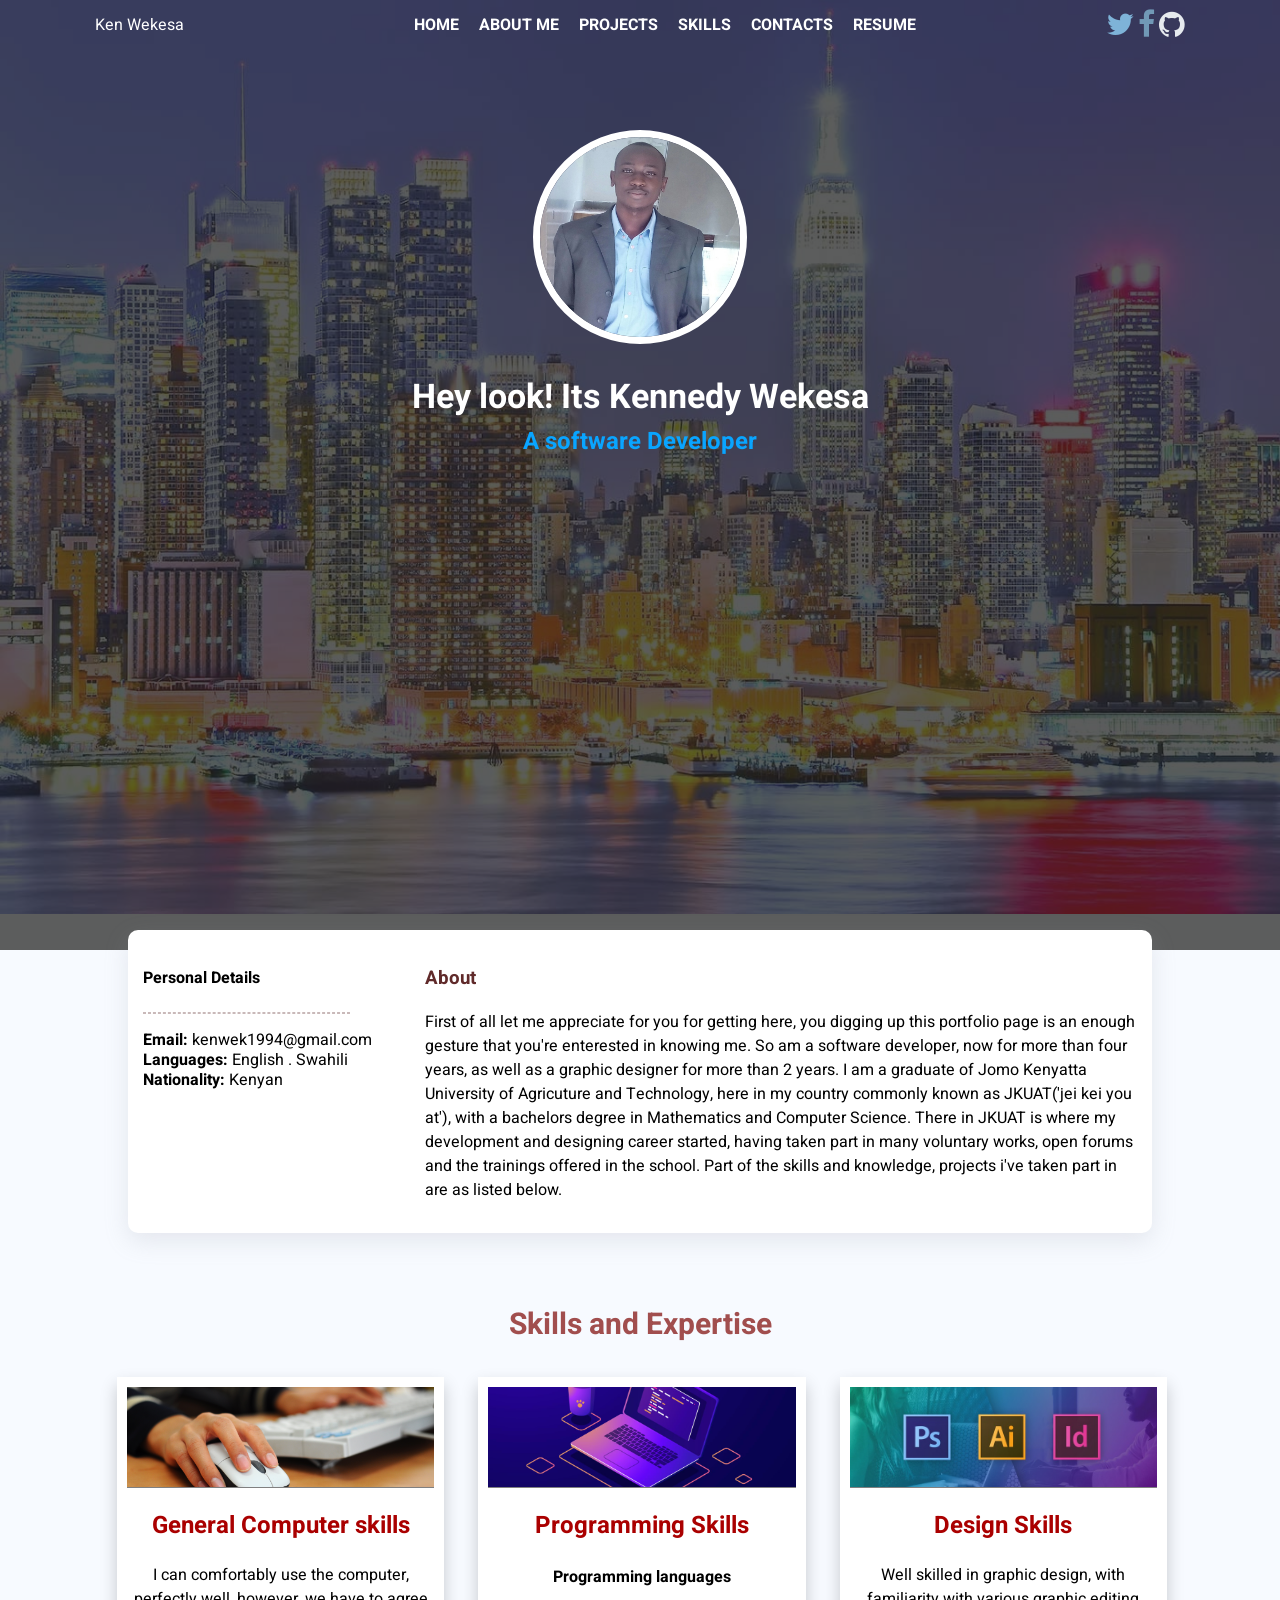
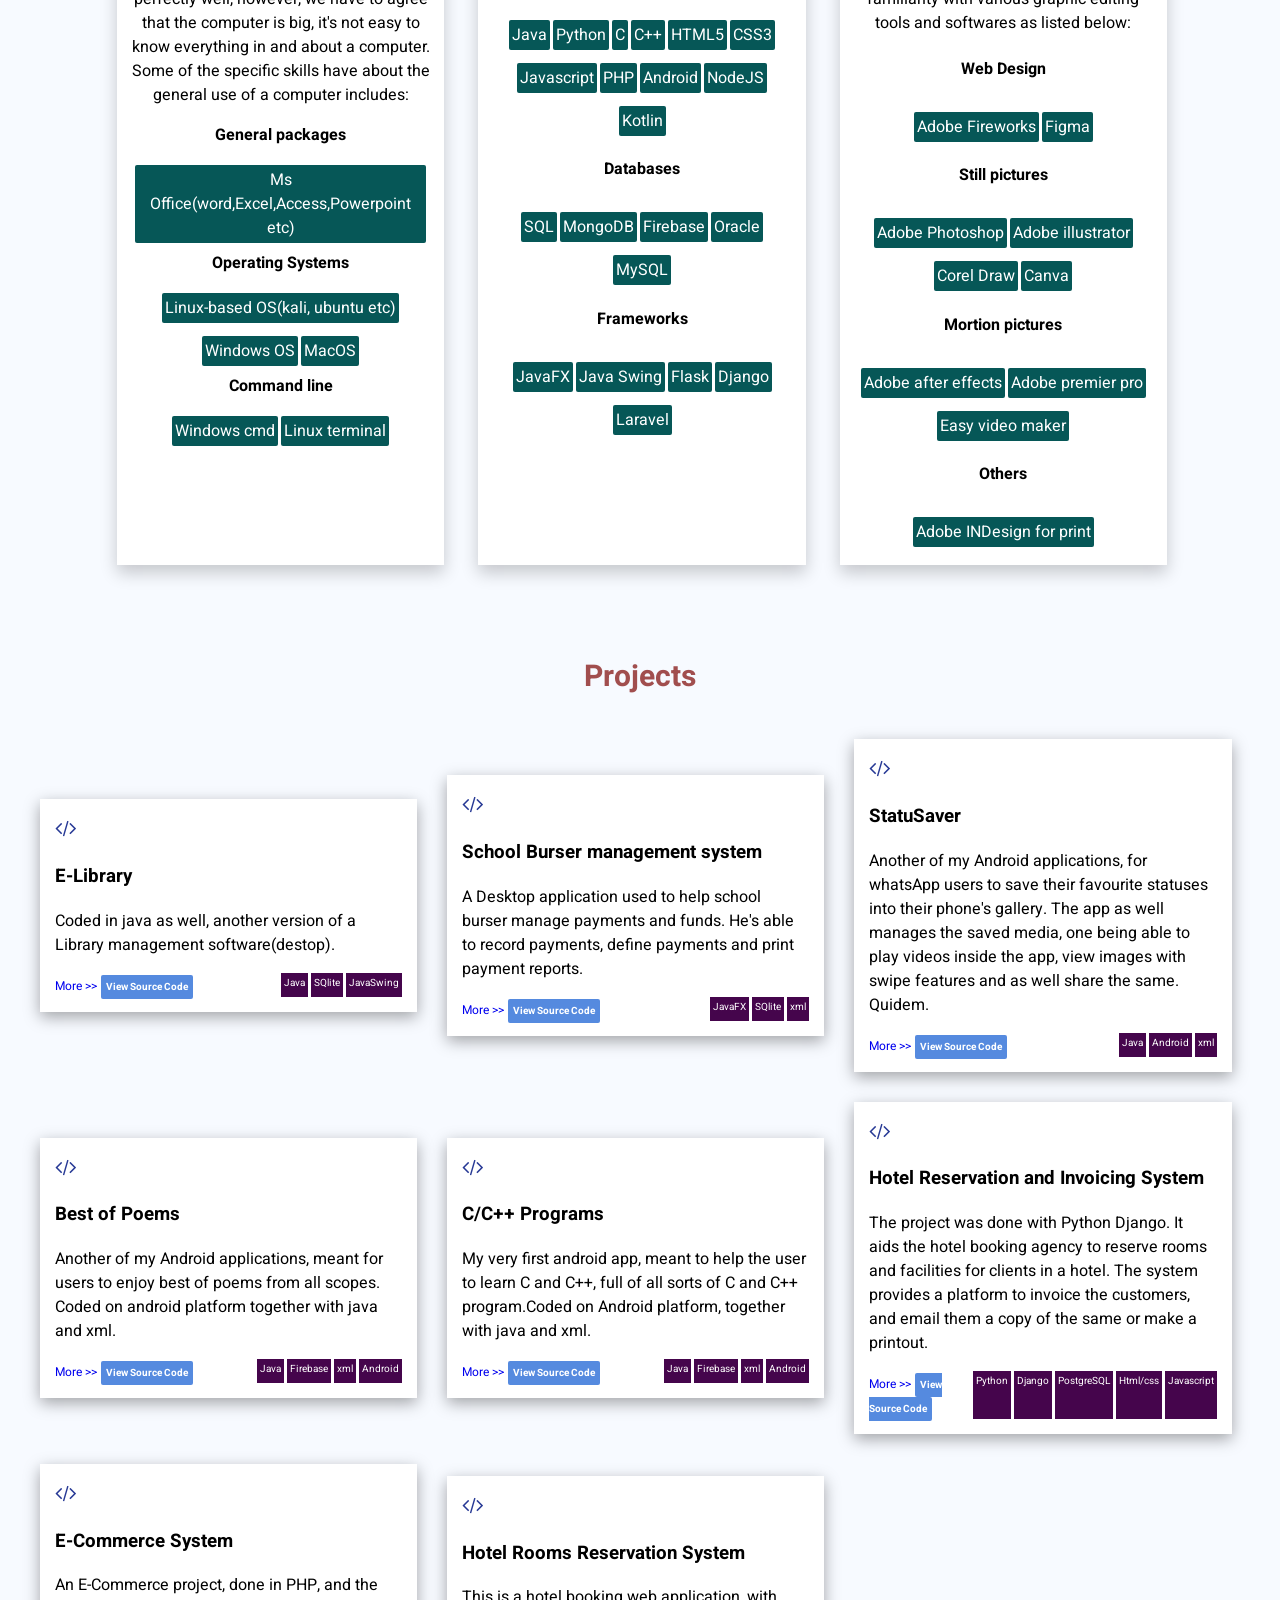
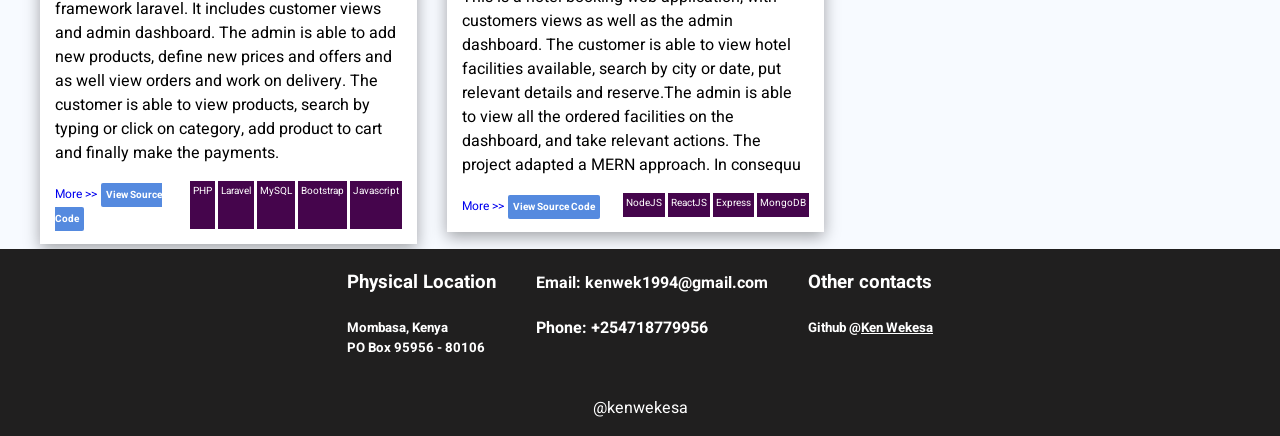
==== commit 69ed08b2: "responsiveness" ====
--- a/index.html
+++ b/index.html
@@ -5,12 +5,14 @@
     <head>
         <title></title>
         <link rel="stylesheet" href="./styles/style.css" />
-        <link href="./scripts/script.js" />
+        
         <link rel="stylesheet" href="https://cdnjs.cloudflare.com/ajax/libs/font-awesome/4.7.0/css/font-awesome.min.css">
-
+        
+        
         <link rel="preconnect" href="https://fonts.googleapis.com">
-<link rel="preconnect" href="https://fonts.gstatic.com" crossorigin>
-<link href="https://fonts.googleapis.com/css2?family=Heebo:wght@300&display=swap" rel="stylesheet">
+        <link rel="preconnect" href="https://fonts.gstatic.com" crossorigin>
+        <link href="https://fonts.googleapis.com/css2?family=Heebo:wght@300&display=swap" rel="stylesheet">
+       
 
 
 
@@ -37,7 +39,7 @@
         <div class="mainContainer">
             <div class="header">
                 <div class="identity">Ken Wekesa</div>
-                <ul class="navlinks">
+                <ul id='navlinks' class="navlinks">
                     <li class="navlink"><a href="#">Home</a></li>
                     <li class="navlink"><a href="#about">About Me</a></li>
                     <li class="navlink"><a href="#projects">Projects</a></li>
@@ -50,6 +52,7 @@
                     <i class="fa fa-facebook" style="font-size:30px;color:rgb(113, 153, 182)"></i>
                     <i class="fa fa-github" style="font-size:30px;color:rgb(230, 234, 238)"></i>
                 </div>
+                <div class="icon" onclick="IconClick()"><i id="mobile_menu_icon" class="fa fa-bars" aria-hidden="true"></i></div>
             </div>
             <div class="mainbody">
                 <div class="bios">
@@ -96,9 +99,9 @@
     
                                     <p>I can comfortably use the computer, perfectly well, however, we have to agree that the computer is big, it's not 					easy to know everything in and about a computer. Some of the specific skills have about the general use of a computer 					includes:</p>
     
-                                    <div class="skills_tags">
-    
-                                    <br><b>General packages</b>
+                                    <b>General packages</b>
+                                    <div class="skills_tags">
+    
     
                                     <span>
     
@@ -354,7 +357,7 @@
                                     </p>
                                 </div>
                                 <div class="links">
-                                    <div class="link"><a href="#" class="more">More >></a> <a href="#" class="view_source_btn">View Source Code</a></div>
+                                    <div class="link"><a href="#" class="more">More >></a> <a href="https://github.com/kenwekesa/virgin-invoicing-app.git" class="view_source_btn">View Source Code</a></div>
                                     <div class="tech_used"><span>Python</span><span>Django</span><span>PostgreSQL</span><span>Html/css</span><span>Javascript</span></div>
                                 </div>
                             </div>
@@ -368,7 +371,7 @@
                                     </p>
                                 </div>
                                 <div class="links">
-                                    <div class="link"><a href="#" class="more">More >></a> <a href="#" class="view_source_btn">View Source Code</a></div>
+                                    <div class="link"><a href="#" class="more">More >></a> <a href="https://github.com/kenwekesa/ekomers.git" class="view_source_btn">View Source Code</a></div>
                                     <div class="tech_used"><span>PHP</span><span>Laravel</span><span>MySQL</span><span>Bootstrap</span><span>Javascript</span></div>
                                 </div>
                             </div>
@@ -382,7 +385,7 @@
                                         In consequu</p>
                                 </div>
                                 <div class="links">
-                                    <div class="link"><a href="#" class="more">More >></a> <a href="#" class="view_source_btn">View Source Code</a></div>
+                                    <div class="link"><a href="#" class="more">More >></a> <a href="https://github.com/kenwekesa/k2wbooking.git" class="view_source_btn">View Source Code</a></div>
                                     <div class="tech_used"><span>NodeJS</span><span>ReactJS</span><span>Express</span><span>MongoDB</span></div>
                                 </div>
                             </div>
@@ -423,5 +426,8 @@
                 <p>@kenwekesa</p>
             </div>
         </div>
+
+        <script src="https://ajax.googleapis.com/ajax/libs/jquery/2.1.3/jquery.min.js"></script>
+        <script src="./scripts/script.js"></script>
     </body>
 </html>
--- a/styles/style.css
+++ b/styles/style.css
@@ -20,9 +20,16 @@
     align-items: center;
     justify-content: space-around;
     color: white;
-   
-}
-.navlinks
+    transition: background-color 200ms linear;
+}
+.header.scrolled {
+    background-color: #fff !important;
+    transition: background-color 200ms linear;
+    position: fixed;
+    top: 0;
+    color: rgb(4, 55, 80);
+  }
+.header .navlinks
 {
     list-style: none;
      text-decoration: none;
@@ -33,9 +40,22 @@
      font-weight: bold;
      color: white;
 }
-.navlinks a{
-    text-decoration: none;
-    color: white;
+.header .navlinks a{
+    text-decoration: none;
+    color: white;
+    text-transform: uppercase;
+}
+
+.navlinks a:hover{
+    text-decoration: none;
+    color: rgb(123, 149, 8);
+    border-bottom: 2px solid orangered;
+    transition: background-color 200ms linear;
+   
+}
+.header.scrolled .navlinks a{
+    text-decoration: none;
+    color: rgb(27, 14, 122);
     text-transform: uppercase;
 }
 
@@ -290,6 +310,8 @@
 {
     display: flex; gap: 3px;
     flex-wrap: wrap;
+    align-items: center;
+    justify-content: center;
     margin: 8px;
 }
 
@@ -334,4 +356,71 @@
    
 	
 	
-}+}
+.header .icon
+{
+    display: none;
+}
+
+/*=============================================MEDIA QUERYS RESPONSIVENES===========================*/
+
+@media only screen and (max-width: 768px) {
+    /* For mobile phones: */
+    .header .identity, .social
+    {
+        display: none;
+    }
+    .header
+    {
+        height: fit-content;
+        background-color: #fff;
+        min-height: 50px;
+    }
+    .header .navlinks
+{
+    list-style: none;
+     text-decoration: none;
+     text-decoration-style: none;
+     display: none;
+     flex-direction: column;
+     gap: 20px;
+     font-weight: bold;
+     
+     
+}
+.header .navlinks a
+{
+    color: rgb(17, 17, 94);
+    position: relative;
+    
+}
+.header .icon
+{
+    color:blue;
+    position: absolute;
+    top: 0;
+    right: 0;
+    margin-top: 10px;
+    margin-right: 10px;
+    display: block;
+    cursor: pointer;
+    font-size: 28px;
+    font-weight: lighter;
+}
+
+.navlinks.active
+{
+    display: flex;
+    transition: all 20s ease;
+   
+}
+
+.about{
+    flex-direction: column;
+}
+.row2
+{
+    flex-direction: column;
+}
+
+  }
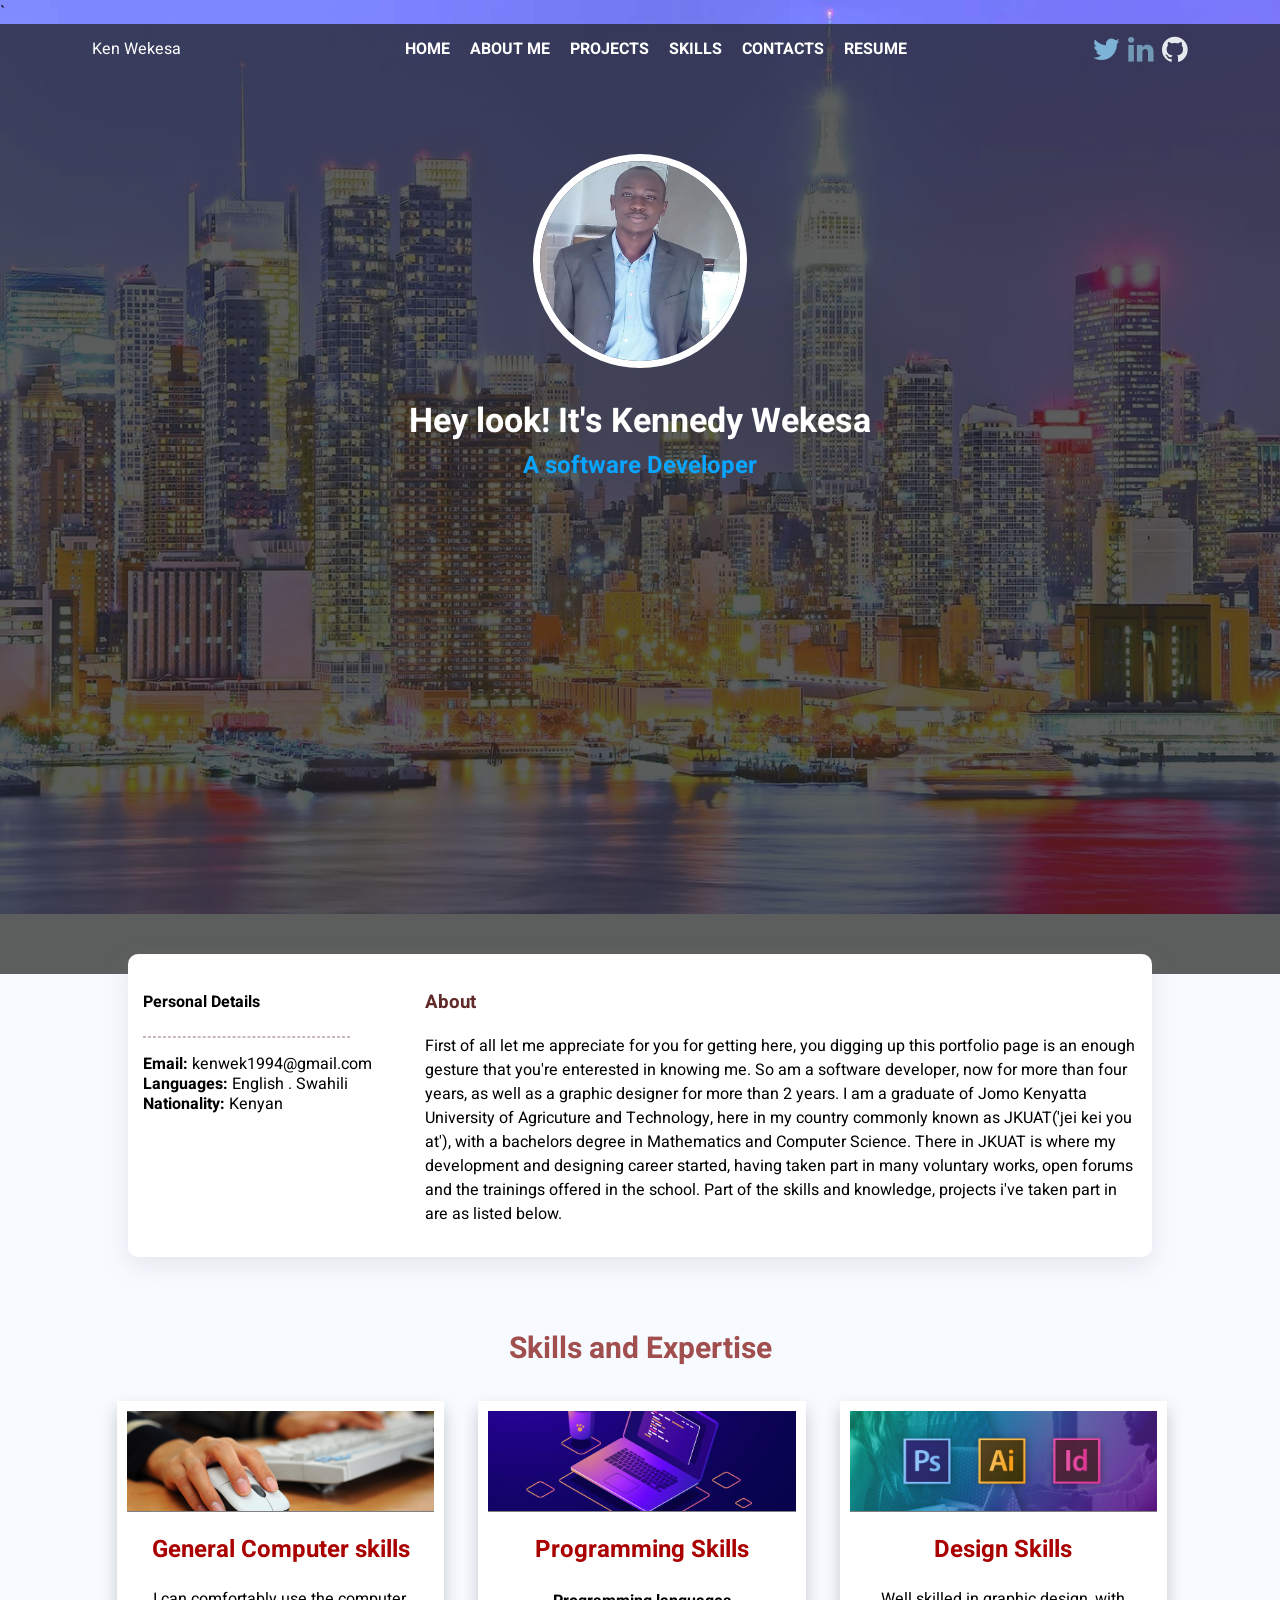
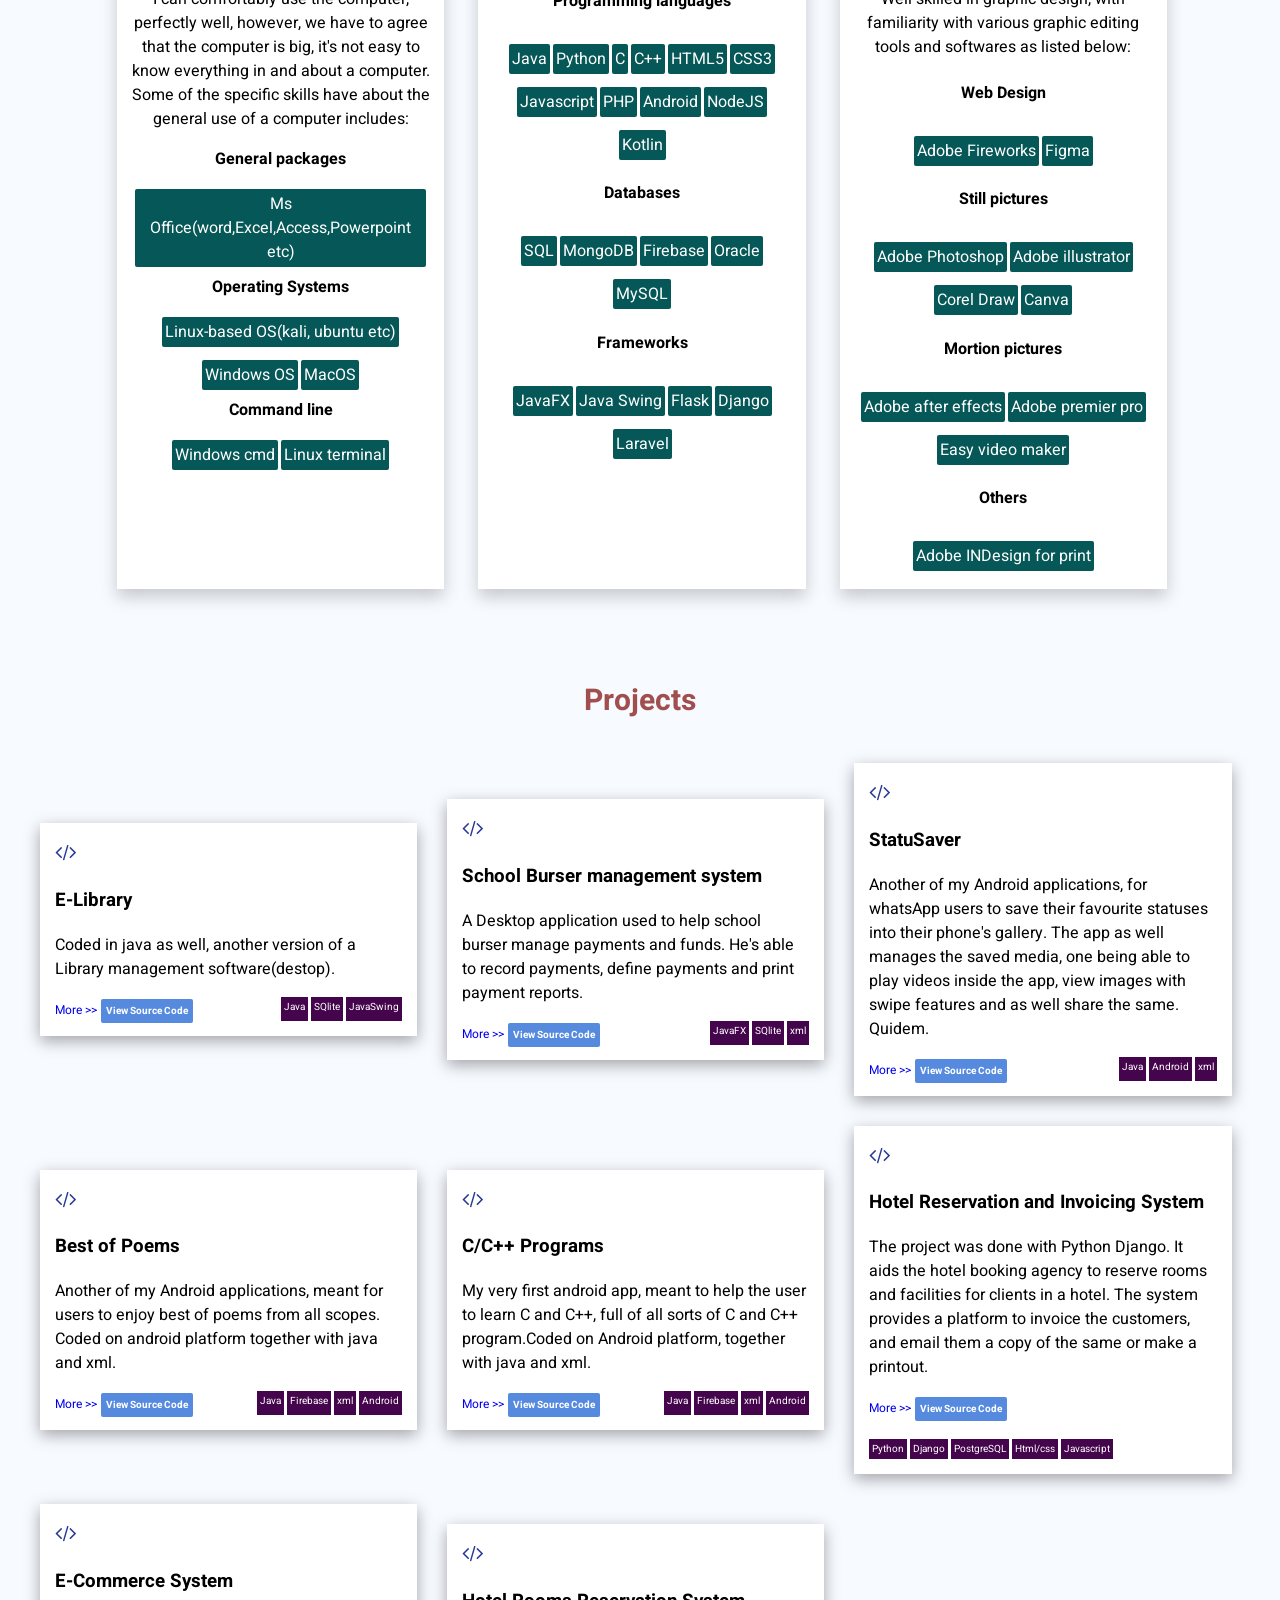
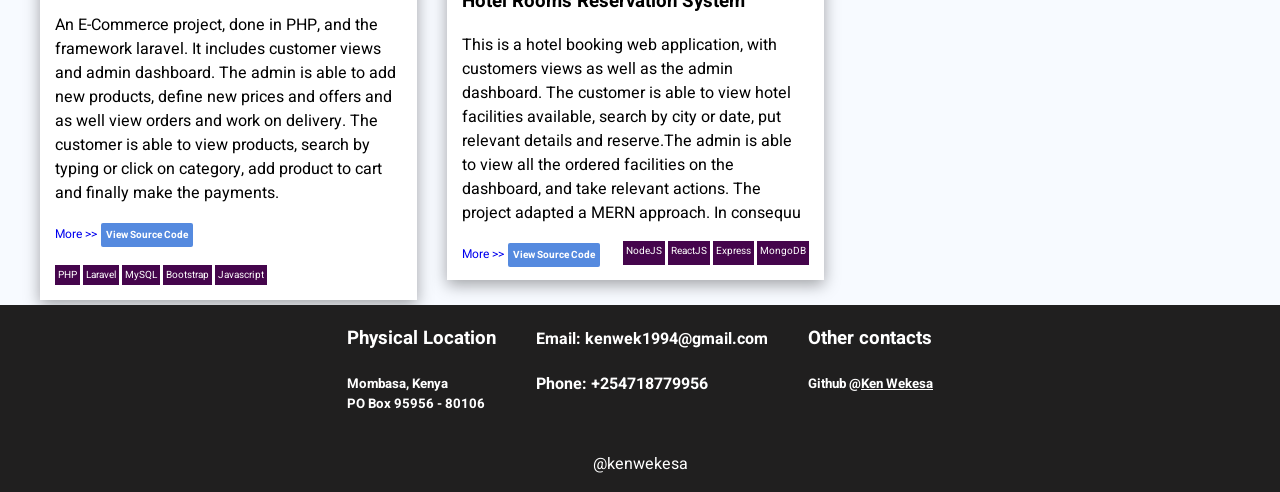
==== commit 881204bc: "changes made clearly" ====
--- a/index.html
+++ b/index.html
@@ -3,7 +3,11 @@
 <!Doctype html>
 <html>
     <head>
-        <title></title>
+        <title>Ken portfolio</title>`
+        <meta name="viewport" content="width=device-width, initial-scale=1">
+        <meta charset="utf-8">
+
+
         <link rel="stylesheet" href="./styles/style.css" />
         
         <link rel="stylesheet" href="https://cdnjs.cloudflare.com/ajax/libs/font-awesome/4.7.0/css/font-awesome.min.css">
@@ -49,7 +53,7 @@
                 </ul>
                 <div class="social">
                     <i class="fa fa-twitter" style="font-size:30px;color:rgb(126, 179, 216)"></i>
-                    <i class="fa fa-facebook" style="font-size:30px;color:rgb(113, 153, 182)"></i>
+                    <i class="fa fa-linkedin" style="font-size:30px;color:rgb(113, 153, 182)"></i>
                     <i class="fa fa-github" style="font-size:30px;color:rgb(230, 234, 238)"></i>
                 </div>
                 <div class="icon" onclick="IconClick()"><i id="mobile_menu_icon" class="fa fa-bars" aria-hidden="true"></i></div>
@@ -61,7 +65,7 @@
                         <image class="profile" src="./images/profile.jpg" width="200" height="200"/>
                     </div>
                     <div class="intro">
-                        <h2>Hey look! Its Kennedy Wekesa</h2>
+                        <h2>Hey look! It's Kennedy Wekesa</h2>
                         <h3>A software Developer</h3>
                     </div>
                 </div>
--- a/styles/style.css
+++ b/styles/style.css
@@ -65,6 +65,12 @@
     border-bottom: 2px solid orangered;
    
 }
+
+.header .identity, .social
+        {
+            display: flex;
+            gap: 8px;
+        }
 .mainbody
 {
    
@@ -228,6 +234,7 @@
     display: flex;
     gap: 20px;
     justify-content: space-between;
+    flex-wrap: wrap;
 }
 .project .links .more 
 {
@@ -256,6 +263,7 @@
 {
     display: flex;
     gap: 3px;
+    flex-wrap: wrap;
 }
 
 .row2 {
@@ -365,62 +373,77 @@
 /*=============================================MEDIA QUERYS RESPONSIVENES===========================*/
 
 @media only screen and (max-width: 768px) {
-    /* For mobile phones: */
-    .header .identity, .social
-    {
+        /* For mobile phones: */
+        .header .identity, .social
+        {
+            display: none;
+        }
+        .header
+        {
+            height: fit-content;
+            background-color: #fff;
+            min-height: 50px;
+        }
+        .header .navlinks
+    {
+        list-style: none;
+        text-decoration: none;
+        text-decoration-style: none;
         display: none;
-    }
-    .header
-    {
-        height: fit-content;
-        background-color: #fff;
-        min-height: 50px;
-    }
-    .header .navlinks
-{
-    list-style: none;
-     text-decoration: none;
-     text-decoration-style: none;
-     display: none;
-     flex-direction: column;
-     gap: 20px;
-     font-weight: bold;
-     
-     
-}
-.header .navlinks a
-{
-    color: rgb(17, 17, 94);
-    position: relative;
-    
-}
-.header .icon
-{
-    color:blue;
-    position: absolute;
-    top: 0;
-    right: 0;
-    margin-top: 10px;
-    margin-right: 10px;
-    display: block;
-    cursor: pointer;
-    font-size: 28px;
-    font-weight: lighter;
-}
-
-.navlinks.active
-{
-    display: flex;
-    transition: all 20s ease;
-   
-}
-
-.about{
-    flex-direction: column;
-}
-.row2
-{
-    flex-direction: column;
-}
-
-  }+        flex-direction: column;
+        gap: 20px;
+        font-weight: bold;
+        
+        
+    }
+    .header .navlinks a
+    {
+        color: rgb(17, 17, 94);
+        position: relative;
+        
+    }
+    .header .icon
+    {
+        color:blue;
+        position: absolute;
+        top: 0;
+        right: 0;
+        margin-top: 10px;
+        margin-right: 10px;
+        display: block;
+        cursor: pointer;
+        font-size: 28px;
+        font-weight: lighter;
+    }
+
+    .navlinks.active
+    {
+        display: flex;
+        transition: all 20s ease;
+    
+    }
+
+    .about{
+        flex-direction: column;
+    }
+    .row2
+    {
+        flex-direction: column;
+    }
+
+    .projects_list
+    {
+        flex-direction: column;
+    }
+    .projects_list .project
+    {
+        width: 100%;
+    }
+
+    .footer .footer_top
+{
+    flex-direction: column;
+    align-items: center;
+}
+
+}
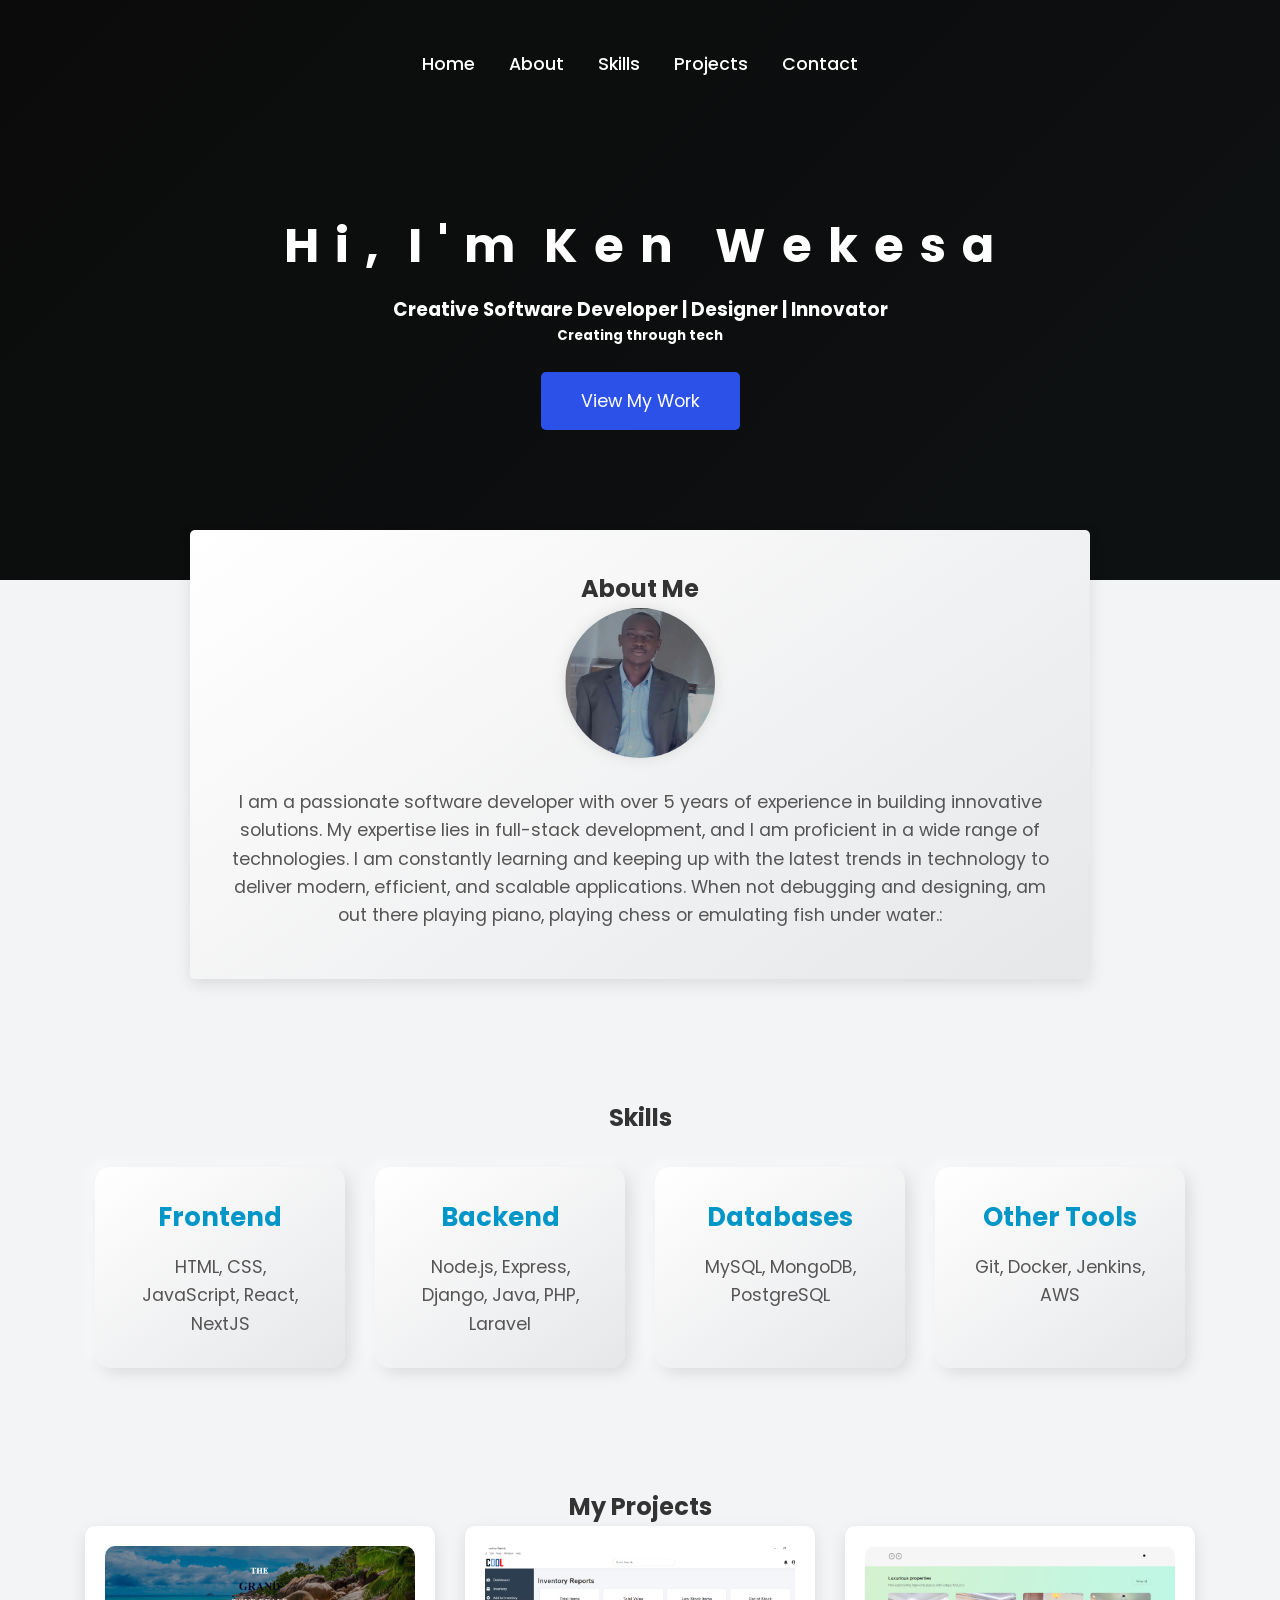
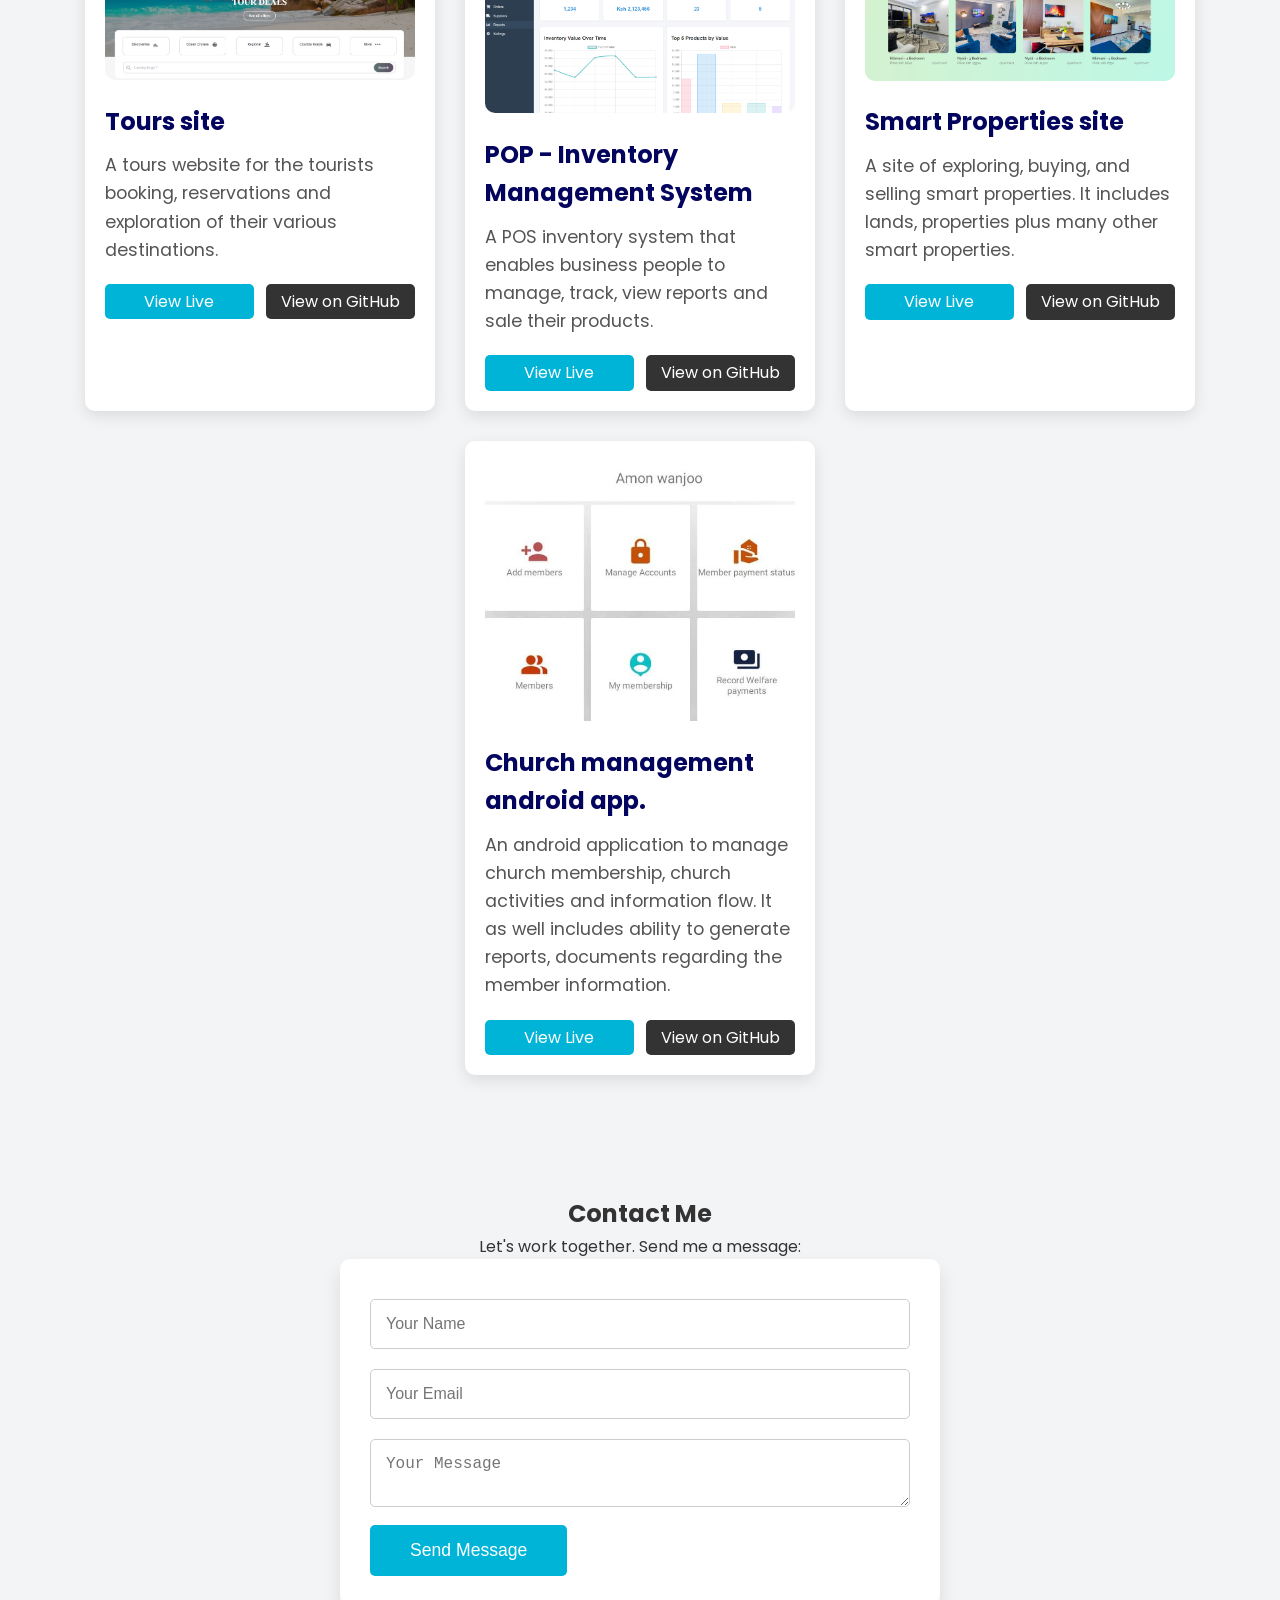
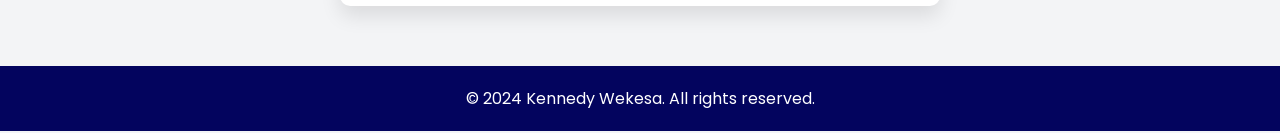
==== commit de922ea4: "renewed protfolio" ====
--- a/index.html
+++ b/index.html
@@ -1,437 +1,269 @@
-<!--http://zoyothemes.com/queue/layout/index-parallax.html THIS IS THE SITE-->
-
-<!Doctype html>
-<html>
-    <head>
-        <title>Ken portfolio</title>`
-        <meta name="viewport" content="width=device-width, initial-scale=1">
-        <meta charset="utf-8">
-
-
-        <link rel="stylesheet" href="./styles/style.css" />
-        
-        <link rel="stylesheet" href="https://cdnjs.cloudflare.com/ajax/libs/font-awesome/4.7.0/css/font-awesome.min.css">
-        
-        
-        <link rel="preconnect" href="https://fonts.googleapis.com">
-        <link rel="preconnect" href="https://fonts.gstatic.com" crossorigin>
-        <link href="https://fonts.googleapis.com/css2?family=Heebo:wght@300&display=swap" rel="stylesheet">
-       
-
-
-
-        <style>
-            html{
-                height: 100%;
-                
-            }
-            body{
-                min-height: 100%;
-                padding: 0;
-                margin: 0;
-                background-image: url("images/coast.jpg");
-                background-repeat: no-repeat;
-                background-size: cover;
-                font-family: 'Heebo', sans-serif;
-                
-            }
-        </style>
-
-
-    </head>
-    <body>
-        <div class="mainContainer">
-            <div class="header">
-                <div class="identity">Ken Wekesa</div>
-                <ul id='navlinks' class="navlinks">
-                    <li class="navlink"><a href="#">Home</a></li>
-                    <li class="navlink"><a href="#about">About Me</a></li>
-                    <li class="navlink"><a href="#projects">Projects</a></li>
-                    <li class="navlink"><a href="#skills">Skills</a></li>
-                    <li class="navlink"><a href="#contacts">Contacts</a></li>
-                    <li class="navlink"><a href="cv.html">Resume</a></li>
-                </ul>
-                <div class="social">
-                    <i class="fa fa-twitter" style="font-size:30px;color:rgb(126, 179, 216)"></i>
-                    <i class="fa fa-linkedin" style="font-size:30px;color:rgb(113, 153, 182)"></i>
-                    <i class="fa fa-github" style="font-size:30px;color:rgb(230, 234, 238)"></i>
-                </div>
-                <div class="icon" onclick="IconClick()"><i id="mobile_menu_icon" class="fa fa-bars" aria-hidden="true"></i></div>
-            </div>
-            <div class="mainbody">
-                <div class="bios">
-
-                    <div class="image">
-                        <image class="profile" src="./images/profile.jpg" width="200" height="200"/>
-                    </div>
-                    <div class="intro">
-                        <h2>Hey look! It's Kennedy Wekesa</h2>
-                        <h3>A software Developer</h3>
-                    </div>
-                </div>
-                <div class="details">
-                    <div class="about" id="about">
-                        <div class="personal_details">
-                            <h4>Personal Details</h4>
-                            <hr/>
-                            <p><b>Email:</b> kenwek1994@gmail.com <br> <b>Languages:</b> English . Swahili <br><b>Nationality:</b> Kenyan</p>
-                        </div>
-                        <div class="personal_description">
-                            <h3>About</h3>
-                            <p>First of all let me appreciate for you for getting here, you digging up this portfolio page is an enough gesture that you're enterested in knowing me.
-
-                                So <I></I> am a software developer, now for more than four years, as well as a graphic designer for more than 2 years. I am a graduate of Jomo Kenyatta University of Agricuture and Technology, here in my country commonly known as JKUAT('jei kei you at'), with a bachelors degree in Mathematics and Computer Science. There in JKUAT is where my development and designing career started, having taken part in many voluntary works, open forums and the trainings offered in the school. Part of the skills and knowledge, projects i've taken part in are as listed below.</p>
-                        </div>
-                    </div>
-                    <div class="skills" id="skills">
-                        <h3>Skills and Expertise</h3>
-                        <div class="row2">
-
-                            <div class="coll">
+<!-- <!DOCTYPE html>
+<html lang="en">
+<head>
+    <meta charset="UTF-8">
+    <meta name="viewport" content="width=device-width, initial-scale=1.0">
+    <title>Your Name | Portfolio</title>
+    <link rel="stylesheet" href="styles/styles.css">
+    <link href="https://fonts.googleapis.com/css2?family=Poppins:wght@300;400;500;600;700&display=swap" rel="stylesheet">
+</head>
+<body>
+    <header>
+        <nav>
+            <ul>
+                <li><a href="#home">Home</a></li>
+                <li><a href="#about">About</a></li>
+                <li><a href="#skills">Skills</a></li>
+                <li><a href="#projects">Projects</a></li>
+                <li><a href="#contact">Contact</a></li>
+            </ul>
+        </nav>
+        <div class="hero">
+            <h1>Hi, I'm Kennedy Wekesa</h1>
+            <p>Software Developer | Designer | Innovator</p>
+            <a href="#projects" class="cta-button">View My Work</a>
+        </div>
+    </header>
+
+    <section id="about">
+        <h2>About Me</h2>
+        <p>I am a passionate software developer with over 5 years of experience in building innovative solutions. My expertise lies in full-stack development, and I am proficient in a wide range of technologies. I am constantly learning and keeping up with the latest trends in technology to deliver modern, efficient, and scalable applications.</p>
+    </section>
+
+    <section id="skills">
+        <h2>Skills</h2>
+        <div class="skills-grid">
+            <div class="skill">
+                <h3>Frontend</h3>
+                <p>HTML, CSS, JavaScript, React, Angular</p>
+            </div>
+            <div class="skill">
+                <h3>Backend</h3>
+                <p>Node.js, Express, Django, Ruby on Rails</p>
+            </div>
+            <div class="skill">
+                <h3>Databases</h3>
+                <p>MySQL, MongoDB, PostgreSQL</p>
+            </div>
+            <div class="skill">
+                <h3>Other Tools</h3>
+                <p>Git, Docker, Jenkins, AWS</p>
+            </div>
+        </div>
+    </section>
+
+    <section id="projects">
+        <h2>My Projects</h2>
+        <div class="projects-grid">
+            <div class="project">
+                <h3>Project One</h3>
+                <p>A web-based inventory management system that helps businesses track stock levels, orders, and sales efficiently.</p>
+            </div>
+            <div class="project">
+                <h3>Project Two</h3>
+                <p>A mobile app that allows users to book tours and travel experiences with ease.</p>
+            </div>
+            <div class="project">
+                <h3>Project Three</h3>
+                <p>A virtual assistant application that uses AI to automate customer service for e-commerce websites.</p>
+            </div>
+            <div class="project">
+                <h3>Project Four</h3>
+                <p>An integrated POS system for small businesses with features for sales tracking, inventory management, and reporting.</p>
+            </div>
+        </div>
+    </section>
+
+    <section id="contact">
+        <h2>Contact Me</h2>
+        <p>Let's work together. Send me a message:</p>
+        <form action="#">
+            <input type="text" placeholder="Your Name" required>
+            <input type="email" placeholder="Your Email" required>
+            <textarea placeholder="Your Message" required></textarea>
+            <button type="submit">Send Message</button>
+        </form>
+    </section>
+
+    <footer>
+        <p>&copy; 2024 Kennedy Wekesa. All rights reserved.</p>
+    </footer>
+
+    <script src="scripts/script.js"></script>
+</body>
+</html> -->
+
+
+
+<!DOCTYPE html>
+<html lang="en">
+<head>
+    <meta charset="UTF-8">
+    <meta name="viewport" content="width=device-width, initial-scale=1.0">
+    <title>Ken | Portfolio</title>
+    <link rel="stylesheet" href="styles/styles.css">
+    <link href="https://fonts.googleapis.com/css2?family=Poppins:wght@300;400;500;600;700&display=swap" rel="stylesheet">
+</head>
+<body>
+    <header>
+        <nav>
+            <ul>
+                <li><a href="#home">Home</a></li>
+                <li><a href="#about">About</a></li>
+                <li><a href="#skills">Skills</a></li>
+                <li><a href="#projects">Projects</a></li>
+                <li><a href="#contact">Contact</a></li>
+            </ul>
+        </nav>
+        <div class="hero">
+            <h1 class="animated-name">
+             
+                <span>H</span>
+                <span>i</span>
+                <span>,</span>
+                <span></span>
+                <span>I</span>
+                <span>'</span>
+                <span>m</span>
+                <span></span>
+                <span>K</span>
+                <span>e</span>
+                <span>n</span>
+                <span></span>
+                <span> </span>
+                <span>W</span>
+                <span>e</span>
+                <span>k</span>
+                <span>e</span>
+                <span>s</span>
+                <span>a</span>
+            </h1>
+            <!-- <h1>Hi, I'm Kennedy Wekesa</h1> -->
+            <h3>Creative Software Developer | Designer | Innovator</h3>
+            <h5>Creating through tech</h5><br />
+            <a href="#projects" class="cta-button">View My Work</a>
+        </div>
+    </header>
+
+    <!-- <section id="about">
+        <h2>About Me</h2>
+        <div class="about-content">
+            <img src="images/profilePicture.PNG" alt="Your Photo">
+            <div class="about-text">
+                <p>I am a passionate software developer with over 5 years of experience in building innovative solutions. My expertise lies in full-stack development, and I am proficient in a wide range of technologies. I am constantly learning and keeping up with the latest trends in technology to deliver modern, efficient, and scalable applications.</p>
+                <p>I love turning complex problems into simple, beautiful, and intuitive designs. When I'm not coding or pushing pixels, you'll find me exploring the outdoors or playing guitar.</p>
+            </div>
+        </div>
+    </section> -->
+    <section id="about">
+        <div class="about-container">
+            <h2>About Me</h2>
+            <div class="about-content">
+                <img src="images/profilePicture.PNG" alt="Your Photo">
+                <div class="about-text">
+                    <p>I am a passionate software developer with over 5 years of experience 
+                        in building innovative solutions. My expertise lies in full-stack 
+                        development, and I am proficient in a wide range of technologies. 
+                        I am constantly learning and keeping up with the latest trends in 
+                        technology to deliver modern, efficient, and scalable applications. 
+                        When not debugging and designing, am out there playing piano, playing chess or emulating fish under water.: </p>
+            </div>
+            </div>
+        </div>
+    </section>
     
-                                
-    
-                                <div class="card2header1">
-    
-                                    
-    
-                                </div>
-    
-                                <div class="cardbody">
-    
-                                    <h2><b><span style="color: #aa0000">General Computer skills</span></b></h2>
-    
-                                    <p>I can comfortably use the computer, perfectly well, however, we have to agree that the computer is big, it's not 					easy to know everything in and about a computer. Some of the specific skills have about the general use of a computer 					includes:</p>
-    
-                                    <b>General packages</b>
-                                    <div class="skills_tags">
-    
-    
-                                    <span>
-    
-                                        Ms Office(word,Excel,Access,Powerpoint etc)
-    
-                                    </span>
-                                </div>
-                                    <b>Operating Systems</b>
-                                    <div class="skills_tags">
-                                    <span>
-    
-                                        Linux-based OS(kali, ubuntu etc)
-    
-                                    </span>
-    
-                                    <span>Windows OS</span>
-    
-                                    <span>MacOS</span>
-                                    </div>
-    
-                                    <b>Command line</b>
-                                    <div class="skills_tags">
-                                    <span>Windows cmd</span>
-    
-                                    <span>Linux terminal</span>
-                                    </div>
-    
-                               
-    
-                                </div>
-    
-                            </div>
-    
-                            <div class="coll">
-    
-                                <div class="card2header2">
-    
-                                    
-    
-                                </div>
-    
-                                <div class="cardbody">
-    
-                                    <h2><span style="color: #aa0000">Programming Skills</span></h2>
-    
-                                    <h4>Programming languages</h4>
-    
-                                    
-                                    <div class="skills_tags">
-
-                                        <span>Java</span>
-                                        
-                                        <span>Python</span>
-                                        
-                                        <span>C</span>
-                                        
-                                        <span>C++</span>
-                                        
-                                        <span>HTML5</span>
-                                            <span>CSS3</span>
-                                            <span>Javascript</span>
-                                        
-                                        <span>PHP</span>
-                                        
-                                        <span>Android</span>
-                                        <span>NodeJS</span>
-                                        <span>Kotlin</span>
-                                    </div>
-    
-                                    <h4>Databases</h4>
-    
-                                    <div class="skills_tags">
-    
-                                        <span> SQL</span>
-    
-                                        <span> MongoDB</span>
-    
-                                        <span>Firebase</span>
-    
-                                        <span>Oracle</span>
-    
-                                        <span>MySQL</span>
-    
-                                    </div>
-    
-                                    <h4>Frameworks</h4>
-    
-                                    <div class="skills_tags">
-    
-                                        <span> JavaFX</span>
-    
-                                        <span> Java Swing</span>
-    
-                                        <span>Flask</span>
-    
-                                        <span>Django</span>
-    
-                                        <span>Laravel</span>
-    
-                                    </div>
-    
-                                </div>
-    
-    
-    
-                            </div>
-    
-                            <div class="coll">
-    
-                                 
-    
-                                 <div class="card2header3">
-    
-                                    
-    
-                                </div>
-    
-                                <div class="cardbody">
-    
-                                    <h2><b><span style="color: #aa0000">Design Skills</span></b></h2>
-    
-                                    <p>Well skilled in graphic design, with familiarity with various graphic editing tools and softwares as listed below:</p>
-    
-                                    <h4>Web Design</h4>
-    
-                                    <div class="skills_tags">
-    
-                                        <span>Adobe Fireworks</span>
-       
-                                        <span>Figma</span>
-                                        
-    
-                                    </div>
-
-                                    <h4>Still pictures</h4>
-    
-                                    <div class="skills_tags">
-    
-                                        <span>Adobe Photoshop</span>
-    
-                                        <span>Adobe illustrator</span>
-    
-                                        <span>Corel Draw</span>
-                                        <span>Canva</span>
-    
-                                    </div>
-    
-                                    <h4>Mortion pictures</h4>
-    
-                                    <div class="skills_tags">
-    
-                                        <span>Adobe after effects</span>
-    
-                                        <span>Adobe premier pro</span>
-    
-                                        <span>Easy video maker</span>
-    
-                                    </div>
-    
-                                    <h4>Others</h4>
-    
-                                    <div class="skills_tags">
-    
-                                        <span>Adobe INDesign for print</span>
-    
-                                    </div>
-    
-                                </div>
-    
-    
-    
-                            </div>
-    
-    
-                    </div>
-                    </div>
-                    <div class="projects" id="projects">
-                        <h4>Projects</h4>
-                          <div class="projects_list">
-                            <div class="project">
-                                <div class="icon"><span class="icon"> <i class="fa fa-code" aria-hidden="true"></i></span></div>
-                                <h3>E-Library</h3>
-                                <div class="project_description">
-
-                                    <p class="description">Coded in java as well, another version of a Library management software(destop).</p>
-                                </div>
-                                <div class="links">
-                                    <div class="link"><a href="#" class="more">More >></a> <a href="#" class="view_source_btn">View Source Code</a></div>
-                                    <div class="tech_used"><span>Java</span><span>SQlite</span><span>JavaSwing</span></div>                                </div>
-                            </div>
-                            <div class="project">
-                                <div class="icon"><span class="icon"> <i class="fa fa-code" aria-hidden="true"></i></span></div>
-                                <h3>School Burser management system</h3>
-                                <div class="project_description">
-
-                                    <p class="description">A Desktop application used to help school burser manage payments and funds. He's able to record payments, define payments and print payment reports.</p>
-                                </div>
-                                <div class="links">
-                                    <div class="link"><a href="#" class="more">More >></a> <a href="#" class="view_source_btn">View Source Code</a></div>
-                                    <div class="tech_used"><span>JavaFX</span><span>SQlite</span><span>xml</span></div>
-                                </div>
-                            </div>
-                            <div class="project">
-                                <div class="icon"><span class="icon"> <i class="fa fa-code" aria-hidden="true"></i></span></div>
-                                <h3>StatuSaver</h3>
-                                <div class="project_description">
-
-                                    <p class="description">Another of my Android applications, 
-                                        for whatsApp users to save their favourite statuses into their phone's gallery. 
-                                        The app as well manages the saved media, one being able to play videos inside the app, view
-                                         images with swipe features and as well share the same.
-                                         Quidem.</p>
-                                </div>
-                                <div class="links">
-
-                                    <div class="link"><a href="#" class="more">More >></a> <a href="#" class="view_source_btn">View Source Code</a></div>
-                                    <div class="tech_used"><span>Java</span><span>Android</span><span>xml</span></div>
-                                </div>
-                            </div>
-                            <div class="project">
-                                <div class="icon"><span class="icon"> <i class="fa fa-code" aria-hidden="true"></i></span></div>
-                                <h3>Best of Poems</h3>
-                                <div class="project_description">
-
-                                    <p class="description">Another of my Android applications, meant for users to enjoy best of poems from all scopes. Coded on android platform together with java and xml.</p>
-                                </div>
-                                <div class="links">
-                                    <div class="link"><a href="#" class="more">More >></a> <a href="#" class="view_source_btn">View Source Code</a></div>
-                                    <div class="tech_used"><span>Java</span><span>Firebase</span><span>xml</span><span>Android</span></div>
-                                </div>
-                            </div>
-
-                            <div class="project">
-                                <div class="icon"><span class="icon"> <i class="fa fa-code" aria-hidden="true"></i></span></div>
-                                <h3>C/C++ Programs</h3>
-                                <div class="project_description">
-
-                                    <p class="description">My very first android app, meant to help the user to learn C and C++, full of all sorts of C and C++ program.Coded on Android platform, together with java and xml.</p>
-                                </div>
-                                <div class="links">
-                                    <div class="link"><a href="#" class="more">More >></a> <a href="#" class="view_source_btn">View Source Code</a></div>
-                                    <div class="tech_used"><span>Java</span><span>Firebase</span><span>xml</span><span>Android</span></div>
-                                </div>
-                            </div>
-
-                            <div class="project">
-                                <div class="icon"><span class="icon"> <i class="fa fa-code" aria-hidden="true"></i></span></div>
-                                <h3>Hotel Reservation and Invoicing System</h3>
-                                <div class="project_description">
-
-                                    <p class="description">The project was done with Python Django. It aids the hotel booking agency to reserve rooms and facilities for clients in a hotel. The system provides a platform to invoice the customers, and email them a copy of the same or make a printout.
-
-                                    </p>
-                                </div>
-                                <div class="links">
-                                    <div class="link"><a href="#" class="more">More >></a> <a href="https://github.com/kenwekesa/virgin-invoicing-app.git" class="view_source_btn">View Source Code</a></div>
-                                    <div class="tech_used"><span>Python</span><span>Django</span><span>PostgreSQL</span><span>Html/css</span><span>Javascript</span></div>
-                                </div>
-                            </div>
-                            <div class="project">
-                                <div class="icon"><span class="icon"> <i class="fa fa-code" aria-hidden="true"></i></span></div>
-                                <h3>E-Commerce System</h3>
-                                <div class="project_description">
-
-                                    <p class="description">An E-Commerce project, done in PHP, and the framework laravel. It includes customer views and admin dashboard. The admin is able to add new products, define new prices and offers and as well view orders and work on delivery. 
-                                        The customer is able to view products, search by typing or click on category, add product to cart and finally make the payments.
-                                    </p>
-                                </div>
-                                <div class="links">
-                                    <div class="link"><a href="#" class="more">More >></a> <a href="https://github.com/kenwekesa/ekomers.git" class="view_source_btn">View Source Code</a></div>
-                                    <div class="tech_used"><span>PHP</span><span>Laravel</span><span>MySQL</span><span>Bootstrap</span><span>Javascript</span></div>
-                                </div>
-                            </div>
-                            <div class="project">
-                                <div class="icon"><span class="icon"> <i class="fa fa-code" aria-hidden="true"></i></span></div>
-                                <h3>Hotel Rooms Reservation System</h3>
-                                <div class="project_description">
-
-                                    <p class="description">This is a hotel booking web application, with customers views as well as the admin dashboard. The customer is able to view hotel facilities available, search by city or date, put relevant details 
-                                        and reserve.The admin is able to view all the ordered facilities on the dashboard, and take relevant actions. The project adapted a MERN approach. 
-                                        In consequu</p>
-                                </div>
-                                <div class="links">
-                                    <div class="link"><a href="#" class="more">More >></a> <a href="https://github.com/kenwekesa/k2wbooking.git" class="view_source_btn">View Source Code</a></div>
-                                    <div class="tech_used"><span>NodeJS</span><span>ReactJS</span><span>Express</span><span>MongoDB</span></div>
-                                </div>
-                            </div>
-                          </div>
-                    </div>
-                </div>
-            </div>
-            <div class="footer">
-                <div class="footer_top">
-
-                    <div class="footerelement">
-
-                    <h3>Physical Location</h3>
-
-                    <h5>Mombasa, Kenya <br> PO Box 95956 - 80106</h5>
-
-                    
-
-                    </div>
-
-                    <div class="footerelement">
-
-                    <h4> Email: kenwek1994@gmail.com</h4>
-
-                    <h4>Phone: +254718779956</h4>
-
-                    </div>
-
-                    <div class="footerelement">
-
-                    <h3> Other contacts</h3>
-
-                        <h5>Github @<a href="" style="color: white;">Ken Wekesa</a></h5>
-
-                    </div>
-
-            </div>
-                <p>@kenwekesa</p>
-            </div>
-        </div>
-
-        <script src="https://ajax.googleapis.com/ajax/libs/jquery/2.1.3/jquery.min.js"></script>
-        <script src="./scripts/script.js"></script>
-    </body>
+
+    <section id="skills">
+        <h2>Skills</h2>
+        <div class="skills-grid">
+            <div class="skill">
+                <h3>Frontend</h3>
+                <p>HTML, CSS, JavaScript, React, NextJS</p>
+            </div>
+            <div class="skill">
+                <h3>Backend</h3>
+                <p>Node.js, Express, Django, Java, PHP, Laravel</p>
+            </div>
+            <div class="skill">
+                <h3>Databases</h3>
+                <p>MySQL, MongoDB, PostgreSQL</p>
+            </div>
+            <div class="skill">
+                <h3>Other Tools</h3>
+                <p>Git, Docker, Jenkins, AWS</p>
+            </div>
+        </div>
+    </section>
+
+    <section id="projects">
+        <h2>My Projects</h2>
+        <div class="projects-grid">
+            <div class="project">
+                <img src="images/tours.png" alt="Project One">
+                <div class="project-info">
+                    <h3>Tours site</h3>
+                    <p>A tours website for the tourists booking, reservations and exploration of their various destinations.</p>
+                </div>
+                <div class="project-buttons">
+                    <a href="https://www.devancatour.com" class="btn-live" target="_blank">View Live</a>
+                    <a href="https://github.com/Okellothomas/Devance.git" class="btn-github" target="_blank">View on GitHub</a>
+                </div>
+            </div>
+           
+            <div class="project">
+                <img src="images/pos-inventory.png" alt="Project Three">
+                <div class="POS Inventory System">
+                    <h3>POP - Inventory Management System</h3>
+                    <p>A POS inventory system that enables business people to manage, track, view reports and sale their products.</p>
+                </div>
+                <div class="project-buttons">
+                    <a href="#" class="btn-live" target="_blank">View Live</a>
+                    <a href="#" class="btn-github" target="_blank">View on GitHub</a>
+                </div>
+            </div>
+
+            <div class="project">
+                <img src="images/smartproperties.png" alt="Project Two">
+                <div class="project-info">
+                    <h3>Smart Properties site</h3>
+                    <p>A site of exploring, buying, and selling smart properties. It includes lands, properties plus many other smart properties.</p>
+                </div>
+                <div class="project-buttons">
+                    <a href="https://www.leeyansmartproperties.com" class="btn-live" target="_blank">View Live</a>
+                    <a href="https://github.com/Okellothomas/Lee-yan" class="btn-github" target="_blank">View on GitHub</a>
+                </div>
+            </div>
+          
+            <div class="project">
+                <img src="images/android.jpeg" alt="Project Four">
+                <div class="project-info">
+                    <h3>Church management android app.</h3>
+                    <p>An android application to manage church membership, church activities and information flow. It as well includes ability to generate reports, documents regarding the member information.</p>
+                </div>
+                <div class="project-buttons">
+                    <a href="#" class="btn-live" target="_blank">View Live</a>
+                    <a href="https://github.com/kenwekesa/ststephenskayo" class="btn-github" target="_blank">View on GitHub</a>
+                </div>
+            </div>
+        </div>
+    </section>
+
+    <section id="contact">
+        <h2>Contact Me</h2>
+        <p>Let's work together. Send me a message:</p>
+        <form action="#">
+            <input type="text" placeholder="Your Name" required>
+            <input type="email" placeholder="Your Email" required>
+            <textarea placeholder="Your Message" required></textarea>
+            <button type="submit">Send Message</button>
+        </form>
+    </section>
+
+    <footer>
+        <p>&copy; 2024 Kennedy Wekesa. All rights reserved.</p>
+    </footer>
+
+    <script src="scripts/script.js"></script>
+</body>
 </html>
+
--- a/styles/styles.css
+++ b/styles/styles.css
@@ -0,0 +1,378 @@
+/* styles.css */
+
+* {
+    margin: 0;
+    padding: 0;
+    box-sizing: border-box;
+}
+
+body {
+    font-family: 'Poppins', sans-serif;
+    color: #333;
+    line-height: 1.6;
+    background-color: #f3f4f6;
+}
+
+header {
+    background: linear-gradient(135deg, #0b0b0b, #0e1112);
+    color: #fff;
+    padding: 50px 0;
+    text-align: center;
+}
+
+nav ul {
+    list-style: none;
+    padding: 0;
+    margin-bottom: 30px;
+}
+
+nav ul li {
+    display: inline;
+    margin: 0 15px;
+}
+
+nav ul li a {
+    color: #fff;
+    text-decoration: none;
+    font-weight: 500;
+    font-size: 1.1rem;
+    transition: color 0.3s ease;
+}
+
+nav ul li a:hover {
+    color: #90e0ef;
+}
+
+.hero {
+    padding: 100px 20px;
+    text-align: center;
+}
+
+.hero h1 {
+    font-size: 3rem;
+    margin-bottom: 10px;
+    font-weight: 700;
+}
+
+.hero p {
+    font-size: 1.5rem;
+    margin-bottom: 30px;
+}
+
+.cta-button {
+    display: inline-block;
+    padding: 15px 40px;
+    background: #2c51e8;
+    color: #fff;
+    text-decoration: none;
+    font-size: 1.1rem;
+    border-radius: 5px;
+    transition: background 0.3s ease;
+}
+
+.cta-button:hover {
+    background: #023e8a;
+}
+
+section {
+    padding: 60px 20px;
+    text-align: center;
+}
+
+
+
+
+/* ====================================================================== */
+#about {
+    position: relative;
+    padding-top: 100px;
+    padding-bottom: 60px;
+    background: #f3f4f6;
+}
+
+.about-container {
+    background: #fff;
+    padding: 40px;
+    margin: 0 auto;
+    margin-top: -150px;
+    max-width: 900px;
+    border-radius: 5px;
+    box-shadow: 0 5px 15px rgba(0, 0, 0, 0.1);
+    position: relative;
+    overflow: hidden;
+    background: linear-gradient(145deg, #ffffff, #e6e7e9);
+}
+
+.about-container::before,
+.about-container::after {
+    content: "";
+    position: absolute;
+    left: 0;
+    right: 0;
+    height: 60px;
+    background-repeat: no-repeat;
+    background-size: cover;
+}
+
+.about-container::before {
+    top: -50px; /* Adjust to create the overlap */
+    background-image: url('path/to/top-torn-edge.png'); /* Torn edge image at the top */
+}
+
+.about-container::after {
+    bottom: -50px;
+    background-image: url('path/to/bottom-torn-edge.png'); /* Torn edge image at the bottom */
+}
+
+.about-content {
+    display: flex;
+    flex-direction: column;
+    align-items: center;
+    text-align: center;
+}
+
+.about-content img {
+    width: 150px;
+    height: 150px;
+    border-radius: 50%;
+    margin-bottom: 20px;
+    box-shadow: 0 0 15px rgba(0, 0, 0, 0.1);
+}
+
+.about-text p {
+    margin: 10px 0;
+    font-size: 1.1rem;
+    color: #555;
+    line-height: 1.6;
+}
+
+/* #about .about-content {
+    display: flex;
+    flex-direction: column;
+    align-items: center;
+    max-width: 900px;
+    margin: 0 auto;
+}
+
+#about img {
+    width: 200px;
+    height: 200px;
+    border-radius: 50%;
+    margin-bottom: 20px;
+    box-shadow: 0 0 20px rgba(0, 0, 0, 0.1);
+}
+
+#about .about-text p {
+    margin: 10px 0;
+    font-size: 1.1rem;
+    color: #555;
+} */
+
+/* Updated Skills Section Styles */
+
+#skills {
+    padding: 60px 20px;
+    background-color: #f3f4f6;
+}
+
+.skills-grid {
+    display: flex;
+    justify-content: center;
+    flex-wrap: wrap;
+    gap: 30px;
+    margin-top: 30px;
+}
+
+.skill {
+    background: linear-gradient(145deg, #ffffff, #e6e7e9);
+    padding: 30px;
+    border-radius: 15px;
+    box-shadow: 5px 5px 15px rgba(0, 0, 0, 0.1), -5px -5px 15px rgba(255, 255, 255, 0.7);
+    text-align: center;
+    transition: transform 0.3s ease, box-shadow 0.3s ease;
+    max-width: 250px;
+    flex: 1 1 250px;
+}
+
+.skill h3 {
+    margin-bottom: 15px;
+    font-size: 1.6rem;
+    color: #0096c7;
+}
+
+.skill p {
+    font-size: 1.1rem;
+    color: #555;
+}
+
+.skill:hover {
+    transform: translateY(-10px);
+    background: white;
+    box-shadow: 10px 10px 20px rgba(0, 0, 0, 0.15), -10px -10px 20px rgba(255, 255, 255, 0.8);
+}
+
+
+#projects {
+    padding: 60px 20px;
+    background-color: #f3f4f6;
+}
+
+.projects-container {
+    max-width: 1200px;
+    margin: 0 auto;
+    text-align: center;
+}
+
+.projects-grid {
+    display: flex;
+    flex-wrap: wrap;
+    gap: 30px;
+    justify-content: center;
+}
+
+.project {
+    background: #fff;
+    padding: 20px;
+    border-radius: 10px;
+    box-shadow: 0 5px 15px rgba(0, 0, 0, 0.1);
+    max-width: 350px;
+    text-align: left;
+    position: relative;
+}
+
+.project img {
+    width: 100%;
+    border-radius: 10px;
+    margin-bottom: 15px;
+}
+
+.project h3 {
+    margin-bottom: 10px;
+    font-size: 1.5rem;
+    color: #03045e;
+}
+
+.project p {
+    margin-bottom: 20px;
+    font-size: 1.1rem;
+    color: #555;
+}
+
+.project-buttons {
+    display: flex;
+    justify-content: space-between;
+    margin-top: 20px;
+}
+
+.project-buttons a {
+    display: inline-block;
+    padding: 5px 10px;
+    text-align: center;
+    border-radius: 5px;
+    text-decoration: none;
+    font-weight: 400;
+    transition: background 0.3s ease;
+    width: 48%;
+    color: #fff;
+}
+
+.btn-live {
+    background: #00b4d8;
+}
+
+.btn-live:hover {
+    background: #0096c7;
+}
+
+.btn-github {
+    background: #333;
+}
+
+.btn-github:hover {
+    background: #555;
+}
+
+form {
+    max-width: 600px;
+    margin: 0 auto;
+    text-align: left;
+    padding: 30px;
+    background: #fff;
+    border-radius: 10px;
+    box-shadow: 0 10px 20px rgba(0, 0, 0, 0.1);
+}
+
+form input, form textarea {
+    width: 100%;
+    padding: 15px;
+    margin: 10px 0;
+    border: 1px solid #ccc;
+    border-radius: 5px;
+    font-size: 1rem;
+}
+
+form button {
+    display: inline-block;
+    padding: 15px 40px;
+    background: #00b4d8;
+    color: #fff;
+    border: none;
+    border-radius: 5px;
+    font-size: 1.1rem;
+    cursor: pointer;
+    transition: background 0.3s ease;
+}
+
+form button:hover {
+    background: #0096c7;
+}
+
+footer {
+    background: #03045e;
+    color: #fff;
+    padding: 20px 0;
+    text-align: center;
+}
+
+
+
+/* Name Animation */
+
+.animated-name {
+    display: inline-block;
+    font-size: 3rem;
+    color: #ffffff;
+    font-weight: 700;
+    letter-spacing: 3px;
+}
+
+.animated-name span {
+    display: inline-block;
+    opacity: 0;
+    transform: translateY(20px);
+    animation: fadeInUp 0.5s forwards;
+    animation-delay: calc(0.1s * var(--i));
+}
+
+.animated-name span:nth-child(1) { --i: 1; }
+.animated-name span:nth-child(2) { --i: 2; }
+.animated-name span:nth-child(3) { --i: 3; }
+.animated-name span:nth-child(4) { --i: 4; }
+.animated-name span:nth-child(5) { --i: 5; }
+.animated-name span:nth-child(6) { --i: 6; }
+.animated-name span:nth-child(7) { --i: 7; }
+.animated-name span:nth-child(8) { --i: 8; }
+.animated-name span:nth-child(9) { --i: 9; }
+.animated-name span:nth-child(10) { --i: 10; }
+.animated-name span:nth-child(11) { --i: 11; }
+
+@keyframes fadeInUp {
+    0% {
+        opacity: 0;
+        transform: translateY(20px);
+    }
+    100% {
+        opacity: 1;
+        transform: translateY(0);
+    }
+}
--- a/styles/styles.css
+++ b/styles/styles.css
@@ -0,0 +1,378 @@
+/* styles.css */
+
+* {
+    margin: 0;
+    padding: 0;
+    box-sizing: border-box;
+}
+
+body {
+    font-family: 'Poppins', sans-serif;
+    color: #333;
+    line-height: 1.6;
+    background-color: #f3f4f6;
+}
+
+header {
+    background: linear-gradient(135deg, #0b0b0b, #0e1112);
+    color: #fff;
+    padding: 50px 0;
+    text-align: center;
+}
+
+nav ul {
+    list-style: none;
+    padding: 0;
+    margin-bottom: 30px;
+}
+
+nav ul li {
+    display: inline;
+    margin: 0 15px;
+}
+
+nav ul li a {
+    color: #fff;
+    text-decoration: none;
+    font-weight: 500;
+    font-size: 1.1rem;
+    transition: color 0.3s ease;
+}
+
+nav ul li a:hover {
+    color: #90e0ef;
+}
+
+.hero {
+    padding: 100px 20px;
+    text-align: center;
+}
+
+.hero h1 {
+    font-size: 3rem;
+    margin-bottom: 10px;
+    font-weight: 700;
+}
+
+.hero p {
+    font-size: 1.5rem;
+    margin-bottom: 30px;
+}
+
+.cta-button {
+    display: inline-block;
+    padding: 15px 40px;
+    background: #2c51e8;
+    color: #fff;
+    text-decoration: none;
+    font-size: 1.1rem;
+    border-radius: 5px;
+    transition: background 0.3s ease;
+}
+
+.cta-button:hover {
+    background: #023e8a;
+}
+
+section {
+    padding: 60px 20px;
+    text-align: center;
+}
+
+
+
+
+/* ====================================================================== */
+#about {
+    position: relative;
+    padding-top: 100px;
+    padding-bottom: 60px;
+    background: #f3f4f6;
+}
+
+.about-container {
+    background: #fff;
+    padding: 40px;
+    margin: 0 auto;
+    margin-top: -150px;
+    max-width: 900px;
+    border-radius: 5px;
+    box-shadow: 0 5px 15px rgba(0, 0, 0, 0.1);
+    position: relative;
+    overflow: hidden;
+    background: linear-gradient(145deg, #ffffff, #e6e7e9);
+}
+
+.about-container::before,
+.about-container::after {
+    content: "";
+    position: absolute;
+    left: 0;
+    right: 0;
+    height: 60px;
+    background-repeat: no-repeat;
+    background-size: cover;
+}
+
+.about-container::before {
+    top: -50px; /* Adjust to create the overlap */
+    background-image: url('path/to/top-torn-edge.png'); /* Torn edge image at the top */
+}
+
+.about-container::after {
+    bottom: -50px;
+    background-image: url('path/to/bottom-torn-edge.png'); /* Torn edge image at the bottom */
+}
+
+.about-content {
+    display: flex;
+    flex-direction: column;
+    align-items: center;
+    text-align: center;
+}
+
+.about-content img {
+    width: 150px;
+    height: 150px;
+    border-radius: 50%;
+    margin-bottom: 20px;
+    box-shadow: 0 0 15px rgba(0, 0, 0, 0.1);
+}
+
+.about-text p {
+    margin: 10px 0;
+    font-size: 1.1rem;
+    color: #555;
+    line-height: 1.6;
+}
+
+/* #about .about-content {
+    display: flex;
+    flex-direction: column;
+    align-items: center;
+    max-width: 900px;
+    margin: 0 auto;
+}
+
+#about img {
+    width: 200px;
+    height: 200px;
+    border-radius: 50%;
+    margin-bottom: 20px;
+    box-shadow: 0 0 20px rgba(0, 0, 0, 0.1);
+}
+
+#about .about-text p {
+    margin: 10px 0;
+    font-size: 1.1rem;
+    color: #555;
+} */
+
+/* Updated Skills Section Styles */
+
+#skills {
+    padding: 60px 20px;
+    background-color: #f3f4f6;
+}
+
+.skills-grid {
+    display: flex;
+    justify-content: center;
+    flex-wrap: wrap;
+    gap: 30px;
+    margin-top: 30px;
+}
+
+.skill {
+    background: linear-gradient(145deg, #ffffff, #e6e7e9);
+    padding: 30px;
+    border-radius: 15px;
+    box-shadow: 5px 5px 15px rgba(0, 0, 0, 0.1), -5px -5px 15px rgba(255, 255, 255, 0.7);
+    text-align: center;
+    transition: transform 0.3s ease, box-shadow 0.3s ease;
+    max-width: 250px;
+    flex: 1 1 250px;
+}
+
+.skill h3 {
+    margin-bottom: 15px;
+    font-size: 1.6rem;
+    color: #0096c7;
+}
+
+.skill p {
+    font-size: 1.1rem;
+    color: #555;
+}
+
+.skill:hover {
+    transform: translateY(-10px);
+    background: white;
+    box-shadow: 10px 10px 20px rgba(0, 0, 0, 0.15), -10px -10px 20px rgba(255, 255, 255, 0.8);
+}
+
+
+#projects {
+    padding: 60px 20px;
+    background-color: #f3f4f6;
+}
+
+.projects-container {
+    max-width: 1200px;
+    margin: 0 auto;
+    text-align: center;
+}
+
+.projects-grid {
+    display: flex;
+    flex-wrap: wrap;
+    gap: 30px;
+    justify-content: center;
+}
+
+.project {
+    background: #fff;
+    padding: 20px;
+    border-radius: 10px;
+    box-shadow: 0 5px 15px rgba(0, 0, 0, 0.1);
+    max-width: 350px;
+    text-align: left;
+    position: relative;
+}
+
+.project img {
+    width: 100%;
+    border-radius: 10px;
+    margin-bottom: 15px;
+}
+
+.project h3 {
+    margin-bottom: 10px;
+    font-size: 1.5rem;
+    color: #03045e;
+}
+
+.project p {
+    margin-bottom: 20px;
+    font-size: 1.1rem;
+    color: #555;
+}
+
+.project-buttons {
+    display: flex;
+    justify-content: space-between;
+    margin-top: 20px;
+}
+
+.project-buttons a {
+    display: inline-block;
+    padding: 5px 10px;
+    text-align: center;
+    border-radius: 5px;
+    text-decoration: none;
+    font-weight: 400;
+    transition: background 0.3s ease;
+    width: 48%;
+    color: #fff;
+}
+
+.btn-live {
+    background: #00b4d8;
+}
+
+.btn-live:hover {
+    background: #0096c7;
+}
+
+.btn-github {
+    background: #333;
+}
+
+.btn-github:hover {
+    background: #555;
+}
+
+form {
+    max-width: 600px;
+    margin: 0 auto;
+    text-align: left;
+    padding: 30px;
+    background: #fff;
+    border-radius: 10px;
+    box-shadow: 0 10px 20px rgba(0, 0, 0, 0.1);
+}
+
+form input, form textarea {
+    width: 100%;
+    padding: 15px;
+    margin: 10px 0;
+    border: 1px solid #ccc;
+    border-radius: 5px;
+    font-size: 1rem;
+}
+
+form button {
+    display: inline-block;
+    padding: 15px 40px;
+    background: #00b4d8;
+    color: #fff;
+    border: none;
+    border-radius: 5px;
+    font-size: 1.1rem;
+    cursor: pointer;
+    transition: background 0.3s ease;
+}
+
+form button:hover {
+    background: #0096c7;
+}
+
+footer {
+    background: #03045e;
+    color: #fff;
+    padding: 20px 0;
+    text-align: center;
+}
+
+
+
+/* Name Animation */
+
+.animated-name {
+    display: inline-block;
+    font-size: 3rem;
+    color: #ffffff;
+    font-weight: 700;
+    letter-spacing: 3px;
+}
+
+.animated-name span {
+    display: inline-block;
+    opacity: 0;
+    transform: translateY(20px);
+    animation: fadeInUp 0.5s forwards;
+    animation-delay: calc(0.1s * var(--i));
+}
+
+.animated-name span:nth-child(1) { --i: 1; }
+.animated-name span:nth-child(2) { --i: 2; }
+.animated-name span:nth-child(3) { --i: 3; }
+.animated-name span:nth-child(4) { --i: 4; }
+.animated-name span:nth-child(5) { --i: 5; }
+.animated-name span:nth-child(6) { --i: 6; }
+.animated-name span:nth-child(7) { --i: 7; }
+.animated-name span:nth-child(8) { --i: 8; }
+.animated-name span:nth-child(9) { --i: 9; }
+.animated-name span:nth-child(10) { --i: 10; }
+.animated-name span:nth-child(11) { --i: 11; }
+
+@keyframes fadeInUp {
+    0% {
+        opacity: 0;
+        transform: translateY(20px);
+    }
+    100% {
+        opacity: 1;
+        transform: translateY(0);
+    }
+}
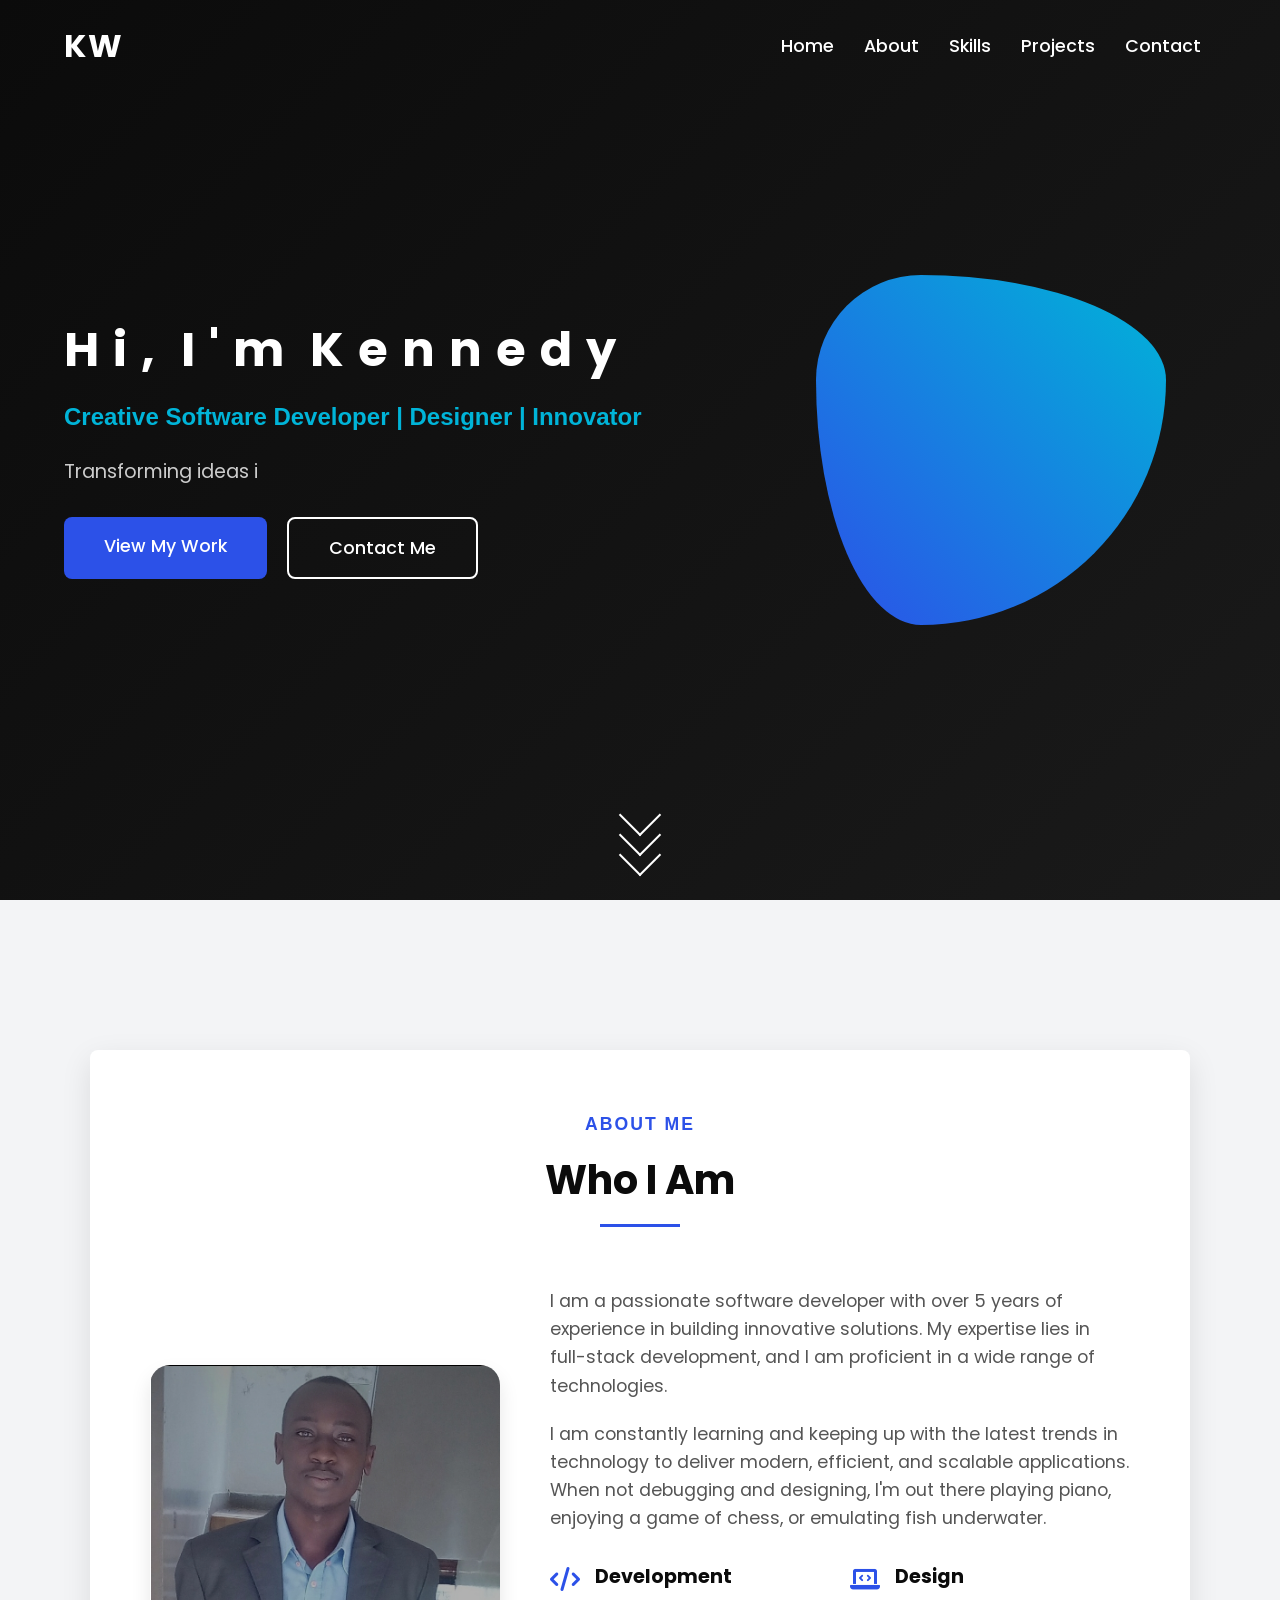
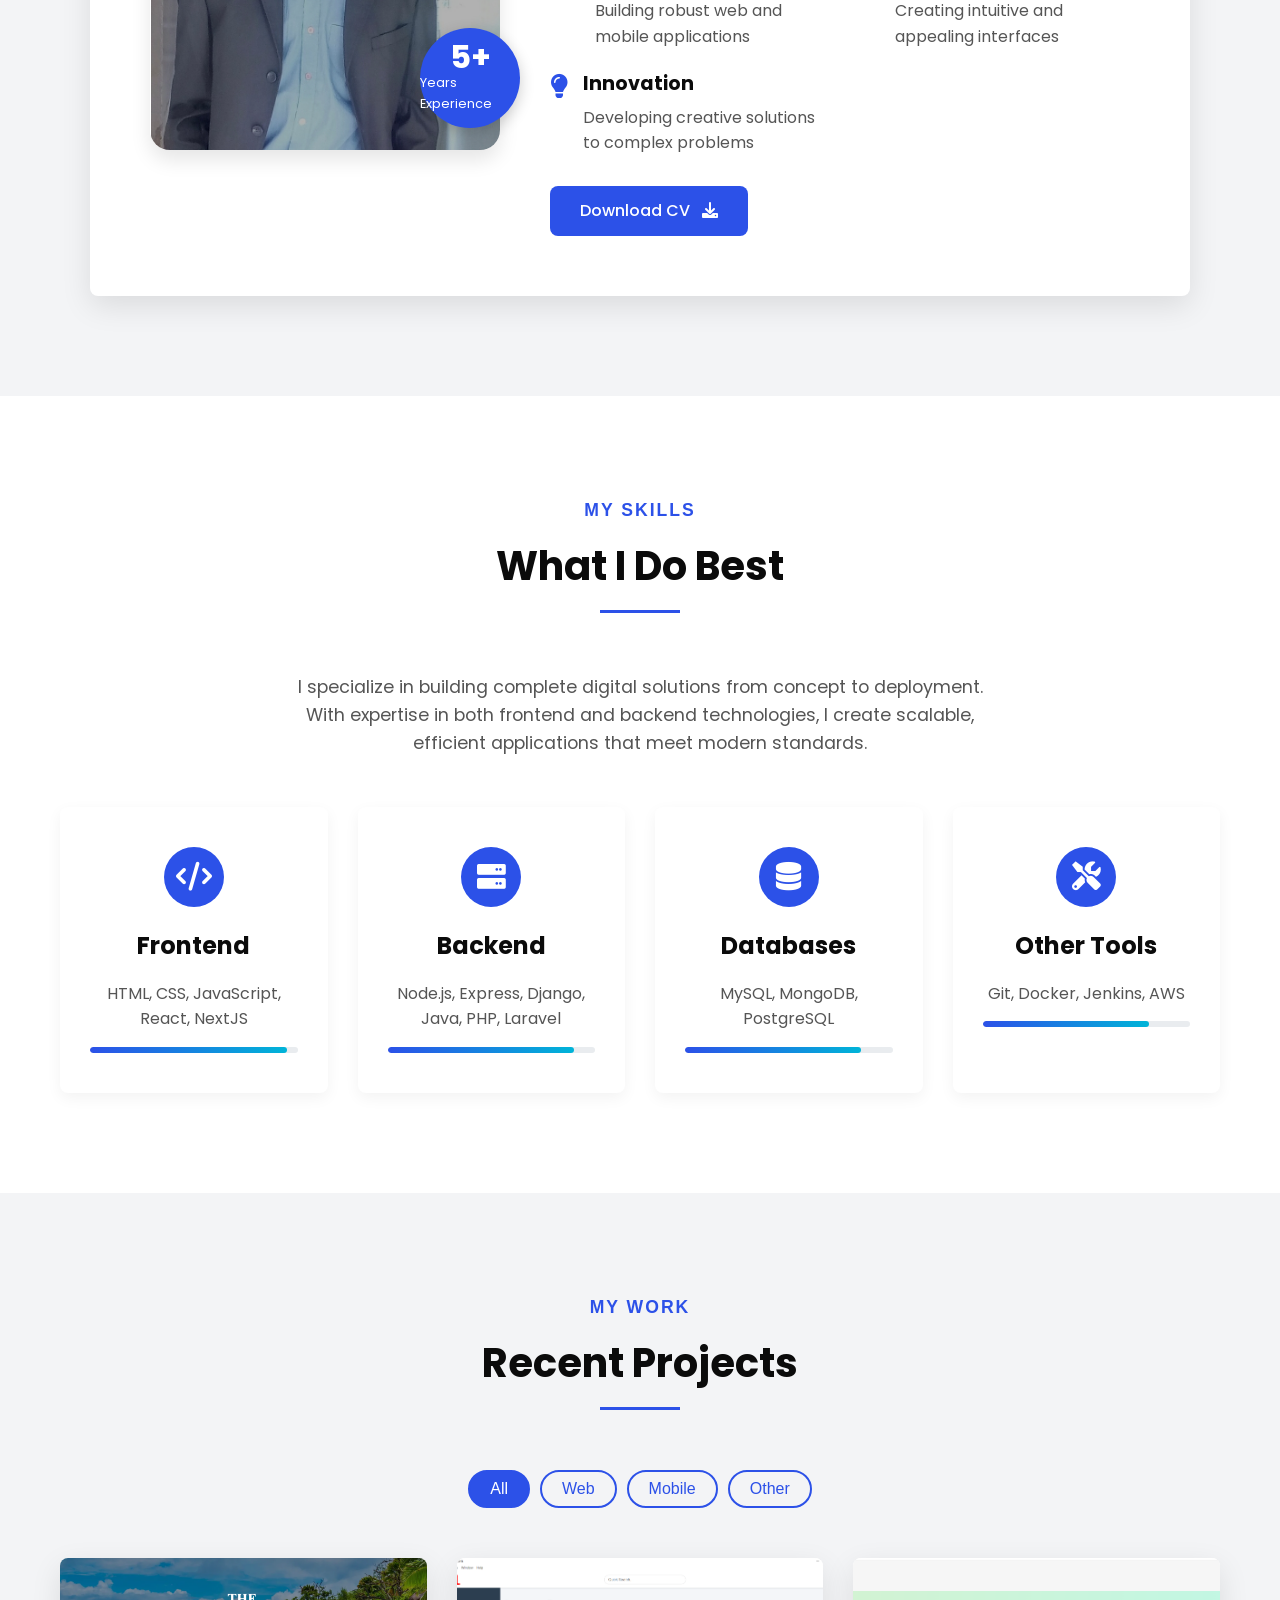
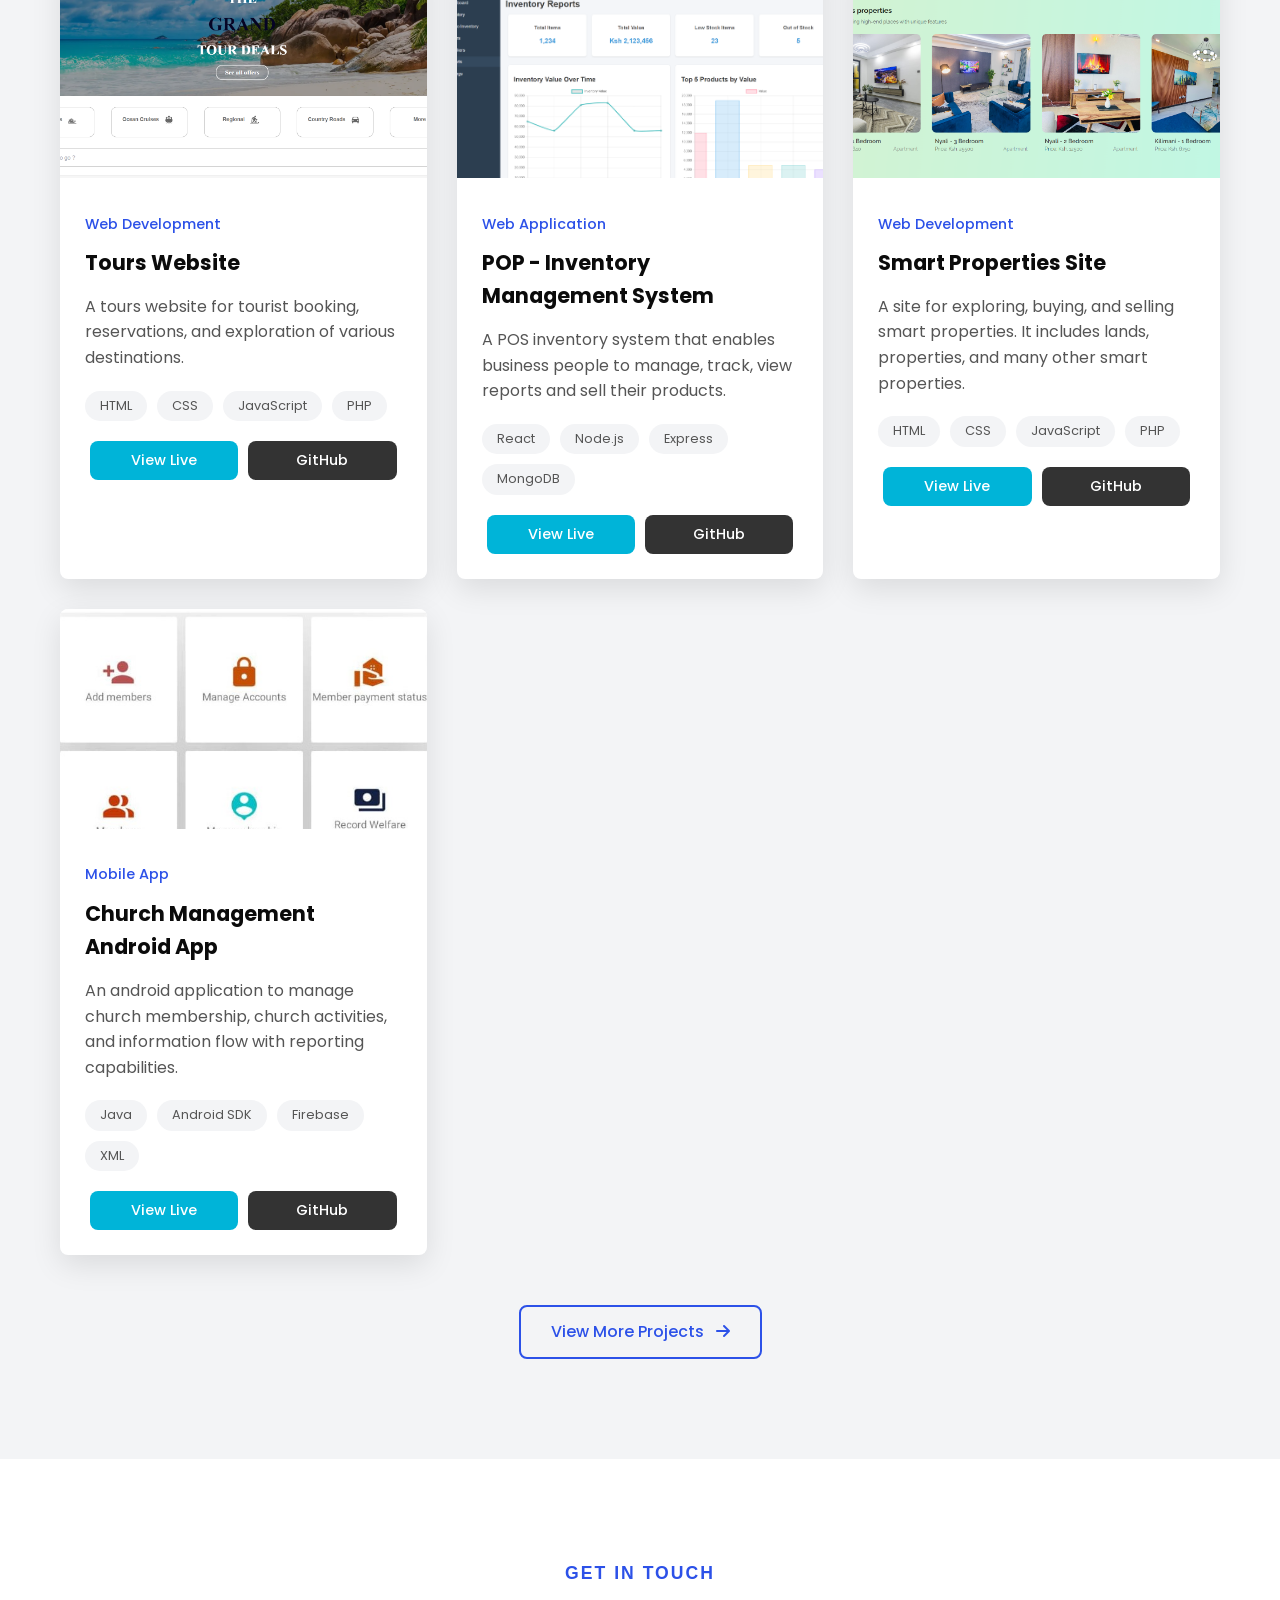
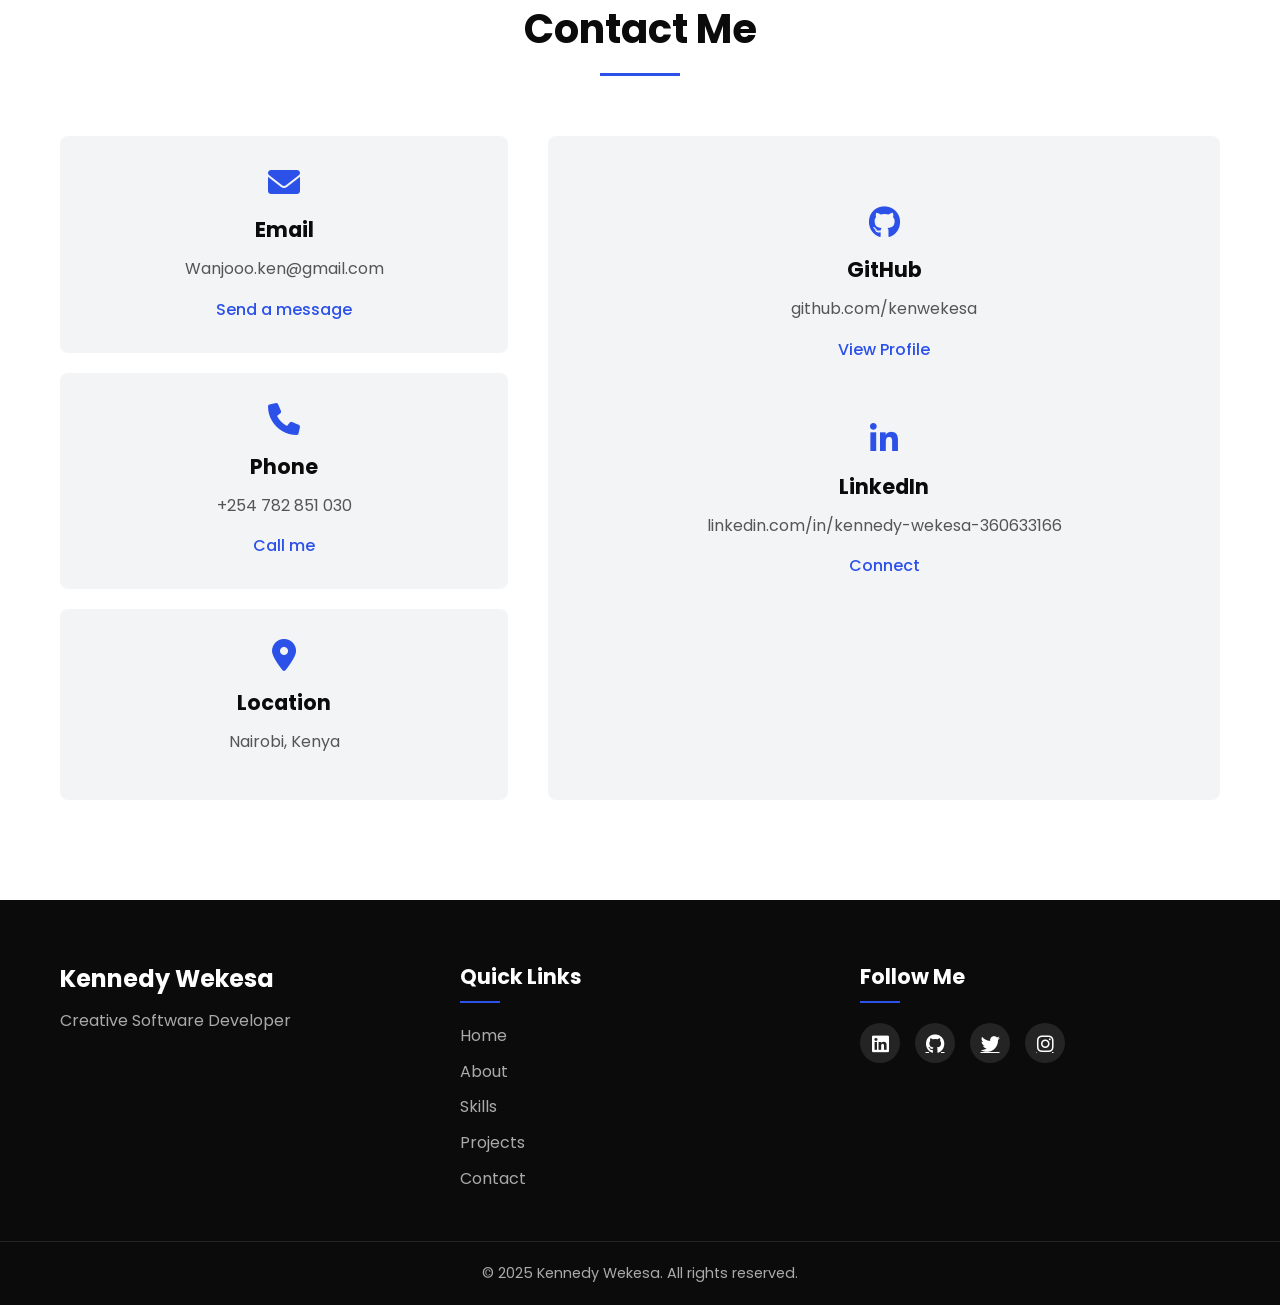
==== commit 6cdaf5f4: "updated portfolio" ====
--- a/index.html
+++ b/index.html
@@ -95,7 +95,7 @@
 
 
 
-<!DOCTYPE html>
+<!-- <!DOCTYPE html>
 <html lang="en">
 <head>
     <meta charset="UTF-8">
@@ -138,14 +138,14 @@
                 <span>s</span>
                 <span>a</span>
             </h1>
-            <!-- <h1>Hi, I'm Kennedy Wekesa</h1> -->
+            <-- <h1>Hi, I'm Kennedy Wekesa</h1> --
             <h3>Creative Software Developer | Designer | Innovator</h3>
             <h5>Creating through tech</h5><br />
             <a href="#projects" class="cta-button">View My Work</a>
         </div>
     </header>
 
-    <!-- <section id="about">
+    <!- <section id="about">
         <h2>About Me</h2>
         <div class="about-content">
             <img src="images/profilePicture.PNG" alt="Your Photo">
@@ -154,7 +154,7 @@
                 <p>I love turning complex problems into simple, beautiful, and intuitive designs. When I'm not coding or pushing pixels, you'll find me exploring the outdoors or playing guitar.</p>
             </div>
         </div>
-    </section> -->
+    </section> --
     <section id="about">
         <div class="about-container">
             <h2>About Me</h2>
@@ -265,5 +265,418 @@
 
     <script src="scripts/script.js"></script>
 </body>
-</html>
-
+</html> -->
+
+
+
+
+
+
+
+
+
+
+
+
+
+
+<!DOCTYPE html>
+<html lang="en">
+<head>
+    <meta charset="UTF-8">
+    <meta name="viewport" content="width=device-width, initial-scale=1.0">
+    <title>Kennedy Wekesa | Portfolio</title>
+    <link rel="stylesheet" href="styles/styles.css">
+    <link href="https://fonts.googleapis.com/css2?family=Poppins:wght@300;400;500;600;700&display=swap" rel="stylesheet">
+    <link rel="stylesheet" href="https://cdnjs.cloudflare.com/ajax/libs/font-awesome/6.0.0/css/all.min.css">
+    <meta name="description" content="Portfolio of Kennedy Wekesa - Creative Software Developer, Designer & Innovator">
+</head>
+<body>
+    <header>
+        <div class="nav-container">
+            <div class="logo">
+                <a href="#home">KW</a>
+            </div>
+            <nav>
+                <ul>
+                    <li><a href="#home">Home</a></li>
+                    <li><a href="#about">About</a></li>
+                    <li><a href="#skills">Skills</a></li>
+                    <li><a href="#projects">Projects</a></li>
+                    <li><a href="#contact">Contact</a></li>
+                </ul>
+                <div class="hamburger">
+                    <span></span>
+                    <span></span>
+                    <span></span>
+                </div>
+            </nav>
+        </div>
+        <div class="hero" id="home">
+            <div class="hero-content">
+                <div class="hero-text">
+                    <h1 class="animated-name">
+                        <span>H</span>
+                        <span>i</span>
+                        <span>,</span>
+                        <span></span>
+                        <span>I</span>
+                        <span>'</span>
+                        <span>m</span>
+                        <span></span>
+                        <span>K</span>
+                        <span>e</span>
+                        <span>n</span>
+                        <span>n</span>
+                        <span>e</span>
+                        <span>d</span>
+                        <span>y</span>
+                    </h1>
+                    <h3>Creative Software Developer | Designer | Innovator</h3>
+                    <p class="hero-description">Transforming ideas into exceptional digital experiences</p>
+                    <div class="hero-buttons">
+                        <a href="#projects" class="cta-button">View My Work</a>
+                        <a href="#contact" class="secondary-button">Contact Me</a>
+                    </div>
+                </div>
+                <div class="hero-image">
+                    <div class="hero-shape"></div>
+                </div>
+            </div>
+            <div class="scroll-down">
+                <a href="#about">
+                    <span></span>
+                    <span></span>
+                    <span></span>
+                </a>
+            </div>
+        </div>
+    </header>
+
+    <section id="about">
+        <div class="about-container">
+            <div class="section-header">
+                <span class="section-subtitle">About Me</span>
+                <h2 class="section-title">Who I Am</h2>
+            </div>
+            <div class="about-content">
+                <div class="about-image">
+                    <img src="images/profilePicture.PNG" alt="Kennedy Wekesa">
+                    <div class="experience-badge">
+                        <span class="years">5+</span>
+                        <span class="text">Years Experience</span>
+                    </div>
+                </div>
+                <div class="about-text">
+                    <p>I am a passionate software developer with over 5 years of experience in building innovative solutions. My expertise lies in full-stack development, and I am proficient in a wide range of technologies.</p>
+                    <p>I am constantly learning and keeping up with the latest trends in technology to deliver modern, efficient, and scalable applications. When not debugging and designing, I'm out there playing piano, enjoying a game of chess, or emulating fish underwater.</p>
+                    <div class="about-details">
+                        <div class="detail">
+                            <i class="fas fa-code"></i>
+                            <div>
+                                <h4>Development</h4>
+                                <p>Building robust web and mobile applications</p>
+                            </div>
+                        </div>
+                        <div class="detail">
+                            <i class="fas fa-laptop-code"></i>
+                            <div>
+                                <h4>Design</h4>
+                                <p>Creating intuitive and appealing interfaces</p>
+                            </div>
+                        </div>
+                        <div class="detail">
+                            <i class="fas fa-lightbulb"></i>
+                            <div>
+                                <h4>Innovation</h4>
+                                <p>Developing creative solutions to complex problems</p>
+                            </div>
+                        </div>
+                    </div>
+                    <a href="#" class="btn-resume">Download CV <i class="fas fa-download"></i></a>
+                </div>
+            </div>
+        </div>
+    </section>
+
+    <section id="skills">
+        <div class="container">
+            <div class="section-header">
+                <span class="section-subtitle">My Skills</span>
+                <h2 class="section-title">What I Do Best</h2>
+            </div>
+            <div class="skills-content">
+                <div class="skills-text">
+                    <p>I specialize in building complete digital solutions from concept to deployment. With expertise in both frontend and backend technologies, I create scalable, efficient applications that meet modern standards.</p>
+                </div>
+                <div class="skills-grid">
+                    <div class="skill">
+                        <div class="skill-icon">
+                            <i class="fas fa-code"></i>
+                        </div>
+                        <h3>Frontend</h3>
+                        <p>HTML, CSS, JavaScript, React, NextJS</p>
+                        <div class="skill-meter">
+                            <div class="meter-fill" style="width: 95%;"></div>
+                        </div>
+                    </div>
+                    <div class="skill">
+                        <div class="skill-icon">
+                            <i class="fas fa-server"></i>
+                        </div>
+                        <h3>Backend</h3>
+                        <p>Node.js, Express, Django, Java, PHP, Laravel</p>
+                        <div class="skill-meter">
+                            <div class="meter-fill" style="width: 90%;"></div>
+                        </div>
+                    </div>
+                    <div class="skill">
+                        <div class="skill-icon">
+                            <i class="fas fa-database"></i>
+                        </div>
+                        <h3>Databases</h3>
+                        <p>MySQL, MongoDB, PostgreSQL</p>
+                        <div class="skill-meter">
+                            <div class="meter-fill" style="width: 85%;"></div>
+                        </div>
+                    </div>
+                    <div class="skill">
+                        <div class="skill-icon">
+                            <i class="fas fa-tools"></i>
+                        </div>
+                        <h3>Other Tools</h3>
+                        <p>Git, Docker, Jenkins, AWS</p>
+                        <div class="skill-meter">
+                            <div class="meter-fill" style="width: 80%;"></div>
+                        </div>
+                    </div>
+                </div>
+            </div>
+        </div>
+    </section>
+
+    <section id="projects">
+        <div class="container">
+            <div class="section-header">
+                <span class="section-subtitle">My Work</span>
+                <h2 class="section-title">Recent Projects</h2>
+            </div>
+            <div class="projects-filters">
+                <button class="filter-btn active" data-filter="all">All</button>
+                <button class="filter-btn" data-filter="web">Web</button>
+                <button class="filter-btn" data-filter="mobile">Mobile</button>
+                <button class="filter-btn" data-filter="other">Other</button>
+            </div>
+            <div class="projects-grid">
+                <div class="project" data-category="web">
+                    <div class="project-img">
+                        <img src="images/tours.png" alt="Tours Website">
+                        <div class="project-overlay">
+                            <div class="project-links">
+                                <a href="https://www.devancatour.com" target="_blank"><i class="fas fa-eye"></i></a>
+                                <a href="https://github.com/Okellothomas/Devance.git" target="_blank"><i class="fab fa-github"></i></a>
+                            </div>
+                        </div>
+                    </div>
+                    <div class="project-info">
+                        <span class="project-category">Web Development</span>
+                        <h3>Tours Website</h3>
+                        <p>A tours website for tourist booking, reservations, and exploration of various destinations.</p>
+                        <div class="project-tech">
+                            <span>HTML</span>
+                            <span>CSS</span>
+                            <span>JavaScript</span>
+                            <span>PHP</span>
+                        </div>
+                        <div class="project-buttons">
+                            <a href="https://www.devancatour.com" class="btn-live" target="_blank">View Live</a>
+                            <a href="https://github.com/Okellothomas/Devance.git" class="btn-github" target="_blank">GitHub</a>
+                        </div>
+                    </div>
+                </div>
+                
+                <div class="project" data-category="web">
+                    <div class="project-img">
+                        <img src="images/pos-inventory.png" alt="POS Inventory System">
+                        <div class="project-overlay">
+                            <div class="project-links">
+                                <a href="#" target="_blank"><i class="fas fa-eye"></i></a>
+                                <a href="#" target="_blank"><i class="fab fa-github"></i></a>
+                            </div>
+                        </div>
+                    </div>
+                    <div class="project-info">
+                        <span class="project-category">Web Application</span>
+                        <h3>POP - Inventory Management System</h3>
+                        <p>A POS inventory system that enables business people to manage, track, view reports and sell their products.</p>
+                        <div class="project-tech">
+                            <span>React</span>
+                            <span>Node.js</span>
+                            <span>Express</span>
+                            <span>MongoDB</span>
+                        </div>
+                        <div class="project-buttons">
+                            <a href="#" class="btn-live" target="_blank">View Live</a>
+                            <a href="#" class="btn-github" target="_blank">GitHub</a>
+                        </div>
+                    </div>
+                </div>
+
+                <div class="project" data-category="web">
+                    <div class="project-img">
+                        <img src="images/smartproperties.png" alt="Smart Properties">
+                        <div class="project-overlay">
+                            <div class="project-links">
+                                <a href="https://www.leeyansmartproperties.com" target="_blank"><i class="fas fa-eye"></i></a>
+                                <a href="https://github.com/Okellothomas/Lee-yan" target="_blank"><i class="fab fa-github"></i></a>
+                            </div>
+                        </div>
+                    </div>
+                    <div class="project-info">
+                        <span class="project-category">Web Development</span>
+                        <h3>Smart Properties Site</h3>
+                        <p>A site for exploring, buying, and selling smart properties. It includes lands, properties, and many other smart properties.</p>
+                        <div class="project-tech">
+                            <span>HTML</span>
+                            <span>CSS</span>
+                            <span>JavaScript</span>
+                            <span>PHP</span>
+                        </div>
+                        <div class="project-buttons">
+                            <a href="https://www.leeyansmartproperties.com" class="btn-live" target="_blank">View Live</a>
+                            <a href="https://github.com/Okellothomas/Lee-yan" class="btn-github" target="_blank">GitHub</a>
+                        </div>
+                    </div>
+                </div>
+                
+                <div class="project" data-category="mobile">
+                    <div class="project-img">
+                        <img src="images/android.jpeg" alt="Church Management App">
+                        <div class="project-overlay">
+                            <div class="project-links">
+                                <a href="#" target="_blank"><i class="fas fa-eye"></i></a>
+                                <a href="https://github.com/kenwekesa/ststephenskayo" target="_blank"><i class="fab fa-github"></i></a>
+                            </div>
+                        </div>
+                    </div>
+                    <div class="project-info">
+                        <span class="project-category">Mobile App</span>
+                        <h3>Church Management Android App</h3>
+                        <p>An android application to manage church membership, church activities, and information flow with reporting capabilities.</p>
+                        <div class="project-tech">
+                            <span>Java</span>
+                            <span>Android SDK</span>
+                            <span>Firebase</span>
+                            <span>XML</span>
+                        </div>
+                        <div class="project-buttons">
+                            <a href="#" class="btn-live" target="_blank">View Live</a>
+                            <a href="https://github.com/kenwekesa/ststephenskayo" class="btn-github" target="_blank">GitHub</a>
+                        </div>
+                    </div>
+                </div>
+            </div>
+            <div class="more-projects">
+                <a href="#" class="btn-more">View More Projects <i class="fas fa-arrow-right"></i></a>
+            </div>
+        </div>
+    </section>
+
+    <section id="contact">
+        <div class="container">
+            <div class="section-header">
+                <span class="section-subtitle">Get In Touch</span>
+                <h2 class="section-title">Contact Me</h2>
+            </div>
+            <div class="contact-content">
+                <div class="contact-info">
+                    <div class="contact-card">
+                        <i class="fas fa-envelope"></i>
+                        <h3>Email</h3>
+                        <p>Wanjooo.ken@gmail.com</p>
+                        <a href="mailto:Wanjooo.ken@gmail.com">Send a message</a>
+                    </div>
+                    <div class="contact-card">
+                        <i class="fas fa-phone"></i>
+                        <h3>Phone</h3>
+                        <p>+254 782 851 030</p>
+                        <a href="tel:+12345678901">Call me</a>
+                    </div>
+                    <div class="contact-card">
+                        <i class="fas fa-map-marker-alt"></i>
+                        <h3>Location</h3>
+                        <p>Nairobi, Kenya</p>
+                        <!-- <a href="#">View on map</a> -->
+                    </div>
+                </div>
+                <div class="contact-form">
+                    <div class="contact-card github">
+                        <i class="fab fa-github"></i>
+                        <h3>GitHub</h3>
+                        <p>github.com/kenwekesa</p>
+                        <a href="https://github.com/kenwekesa" target="_blank">View Profile</a>
+                    </div>
+                    <div class="contact-card linkedin">
+                        <i class="fab fa-linkedin-in"></i>
+                        <h3>LinkedIn</h3>
+                        <p>linkedin.com/in/kennedy-wekesa-360633166</p>
+                        <a href="https://www.linkedin.com/in/kennedy-wekesa-360633166" target="_blank">Connect</a>
+                    </div>
+                    <!-- <form id="contactForm">
+                        <div class="form-group">
+                            <input type="text" id="name" placeholder="Your Name" required>
+                        </div>
+                        <div class="form-group">
+                            <input type="email" id="email" placeholder="Your Email" required>
+                        </div>
+                        <div class="form-group">
+                            <input type="text" id="subject" placeholder="Subject" required>
+                        </div>
+                        <div class="form-group">
+                            <textarea id="message" placeholder="Your Message" rows="5" required></textarea>
+                        </div>
+                        <button type="submit" class="btn-submit">Send Message <i class="fas fa-paper-plane"></i></button>
+                    </form> -->
+                </div>
+            </div>
+        </div>
+    </section>
+
+    <footer>
+        <div class="footer-content">
+            <div class="footer-logo">
+                <h3>Kennedy Wekesa</h3>
+                <p>Creative Software Developer</p>
+            </div>
+            <div class="footer-links">
+                <h3>Quick Links</h3>
+                <ul>
+                    <li><a href="#home">Home</a></li>
+                    <li><a href="#about">About</a></li>
+                    <li><a href="#skills">Skills</a></li>
+                    <li><a href="#projects">Projects</a></li>
+                    <li><a href="#contact">Contact</a></li>
+                </ul>
+            </div>
+            <div class="footer-social">
+                <h3>Follow Me</h3>
+                <div class="social-icons">
+                    <a href="#"><i class="fab fa-linkedin"></i></a>
+                    <a href="#"><i class="fab fa-github"></i></a>
+                    <a href="#"><i class="fab fa-twitter"></i></a>
+                    <a href="#"><i class="fab fa-instagram"></i></a>
+                </div>
+            </div>
+        </div>
+        <div class="footer-bottom">
+            <p>&copy; 2025 Kennedy Wekesa. All rights reserved.</p>
+        </div>
+    </footer>
+
+    <div class="scroll-to-top">
+        <i class="fas fa-arrow-up"></i>
+    </div>
+
+    <script src="scripts/script.js"></script>
+</body>
+</html>
--- a/styles/styles.css
+++ b/styles/styles.css
@@ -1,4 +1,4 @@
-/* styles.css */
+/* styles.css
 
 * {
     margin: 0;
@@ -77,13 +77,13 @@
 section {
     padding: 60px 20px;
     text-align: center;
-}
+} */
 
 
 
 
 /* ====================================================================== */
-#about {
+/* #about {
     position: relative;
     padding-top: 100px;
     padding-bottom: 60px;
@@ -115,13 +115,13 @@
 }
 
 .about-container::before {
-    top: -50px; /* Adjust to create the overlap */
-    background-image: url('path/to/top-torn-edge.png'); /* Torn edge image at the top */
+    top: -50px; /* Adjust to create the overlap *
+    background-image: url('path/to/top-torn-edge.png'); /* Torn edge image at the top 
 }
 
 .about-container::after {
     bottom: -50px;
-    background-image: url('path/to/bottom-torn-edge.png'); /* Torn edge image at the bottom */
+    background-image: url('path/to/bottom-torn-edge.png'); /* Torn edge image at the bottom *
 }
 
 .about-content {
@@ -144,7 +144,7 @@
     font-size: 1.1rem;
     color: #555;
     line-height: 1.6;
-}
+} */
 
 /* #about .about-content {
     display: flex;
@@ -168,7 +168,7 @@
     color: #555;
 } */
 
-/* Updated Skills Section Styles */
+/* Updated Skills Section Styles *
 
 #skills {
     padding: 60px 20px;
@@ -338,7 +338,7 @@
 
 /* Name Animation */
 
-.animated-name {
+/* .animated-name {
     display: inline-block;
     font-size: 3rem;
     color: #ffffff;
@@ -374,5 +374,1284 @@
     100% {
         opacity: 1;
         transform: translateY(0);
-    }
-}
+    } */
+/* } */
+
+
+
+
+
+
+
+
+
+
+
+
+
+
+
+
+
+
+
+
+
+
+
+
+
+
+
+
+
+
+
+
+
+
+
+
+
+
+
+
+
+
+
+
+
+/* Base Styles */
+* {
+    margin: 0;
+    padding: 0;
+    box-sizing: border-box;
+}
+
+:root {
+    --primary-color: #2c51e8;
+    --primary-color-dark: #1e3dc0;
+    --secondary-color: #00b4d8;
+    --dark-color: #0b0b0b;
+    --light-color: #ffffff;
+    --gray-color: #555555;
+    --light-gray: #f3f4f6;
+    --transition: all 0.3s ease;
+    --border-radius: 8px;
+    --box-shadow: 0 10px 30px rgba(0, 0, 0, 0.1);
+}
+
+html {
+    scroll-behavior: smooth;
+}
+
+body {
+    font-family: 'Poppins', sans-serif;
+    color: #333;
+    line-height: 1.6;
+    background-color: var(--light-gray);
+    overflow-x: hidden;
+}
+
+.container {
+    max-width: 1200px;
+    margin: 0 auto;
+    padding: 0 20px;
+}
+
+section {
+    padding: 100px 0;
+    position: relative;
+}
+
+.section-header {
+    text-align: center;
+    margin-bottom: 60px;
+}
+
+.section-subtitle {
+    color: var(--primary-color);
+    font-weight: 600;
+    font-size: 1.1rem;
+    display: block;
+    margin-bottom: 10px;
+    text-transform: uppercase;
+    letter-spacing: 2px;
+}
+
+.section-title {
+    font-size: 2.5rem;
+    color: var(--dark-color);
+    margin-bottom: 20px;
+    position: relative;
+    padding-bottom: 15px;
+}
+
+.section-title::after {
+    content: "";
+    position: absolute;
+    bottom: 0;
+    left: 50%;
+    transform: translateX(-50%);
+    width: 80px;
+    height: 3px;
+    background: var(--primary-color);
+}
+
+/* Header & Navigation */
+header {
+    background: linear-gradient(135deg, var(--dark-color), #1a1a1a);
+    color: var(--light-color);
+    width: 100%;
+    position: relative;
+    min-height: 100vh;
+    display: flex;
+    flex-direction: column;
+}
+
+.nav-container {
+    display: flex;
+    justify-content: space-between;
+    align-items: center;
+    padding: 20px 5%;
+    position: fixed;
+    top: 0;
+    left: 0;
+    right: 0;
+    z-index: 1000;
+    transition: var(--transition);
+}
+
+.nav-container.sticky {
+    background: rgba(11, 11, 11, 0.95);
+    padding: 15px 5%;
+    box-shadow: 0 5px 15px rgba(0, 0, 0, 0.1);
+}
+
+.logo a {
+    font-size: 2rem;
+    font-weight: 700;
+    color: var(--light-color);
+    text-decoration: none;
+    letter-spacing: 2px;
+}
+
+nav {
+    display: flex;
+    align-items: center;
+}
+
+nav ul {
+    display: flex;
+    list-style: none;
+}
+
+nav ul li {
+    margin: 0 15px;
+}
+
+nav ul li a {
+    color: var(--light-color);
+    text-decoration: none;
+    font-weight: 500;
+    font-size: 1.1rem;
+    transition: var(--transition);
+    position: relative;
+    padding: 5px 0;
+}
+
+nav ul li a::after {
+    content: "";
+    position: absolute;
+    bottom: 0;
+    left: 50%;
+    transform: translateX(-50%);
+    width: 0;
+    height: 2px;
+    background: var(--secondary-color);
+    transition: var(--transition);
+}
+
+nav ul li a:hover::after,
+nav ul li a.active::after {
+    width: 100%;
+}
+
+nav ul li a:hover {
+    color: var(--secondary-color);
+}
+
+.hamburger {
+    display: none;
+    cursor: pointer;
+}
+
+.hamburger span {
+    display: block;
+    width: 25px;
+    height: 3px;
+    background: var(--light-color);
+    margin: 5px 0;
+    transition: var(--transition);
+}
+
+/* Hero Section */
+.hero {
+    display: flex;
+    flex-direction: column;
+    justify-content: center;
+    padding: 0 5%;
+    flex: 1;
+}
+
+.hero-content {
+    display: flex;
+    align-items: center;
+    justify-content: space-between;
+    max-width: 1200px;
+    margin: 0 auto;
+    width: 100%;
+}
+
+.hero-text {
+    flex: 1;
+    max-width: 600px;
+}
+
+.hero h1 {
+    font-size: 3rem;
+    font-weight: 700;
+    margin-bottom: 20px;
+    line-height: 1.2;
+}
+
+.hero h3 {
+    font-size: 1.5rem;
+    font-weight: 600;
+    margin-bottom: 20px;
+    color: var(--secondary-color);
+}
+
+.hero-description {
+    font-size: 1.2rem;
+    color: #ccc;
+    margin-bottom: 30px;
+}
+
+.hero-buttons {
+    display: flex;
+    gap: 20px;
+}
+
+.cta-button {
+    display: inline-block;
+    padding: 15px 40px;
+    background: var(--primary-color);
+    color: var(--light-color);
+    text-decoration: none;
+    font-size: 1.1rem;
+    border-radius: var(--border-radius);
+    transition: var(--transition);
+    border: none;
+    cursor: pointer;
+    font-weight: 500;
+    text-align: center;
+}
+
+.cta-button:hover {
+    background: var(--primary-color-dark);
+    transform: translateY(-5px);
+    box-shadow: 0 10px 20px rgba(0, 0, 0, 0.2);
+}
+
+.secondary-button {
+    display: inline-block;
+    padding: 15px 40px;
+    background: transparent;
+    color: var(--light-color);
+    text-decoration: none;
+    font-size: 1.1rem;
+    border-radius: var(--border-radius);
+    transition: var(--transition);
+    border: 2px solid var(--light-color);
+    cursor: pointer;
+    font-weight: 500;
+    text-align: center;
+}
+
+.secondary-button:hover {
+    background: var(--light-color);
+    color: var(--dark-color);
+    transform: translateY(-5px);
+}
+
+.hero-image {
+    flex: 1;
+    max-width: 450px;
+    position: relative;
+    height: 450px;
+    display: flex;
+    align-items: center;
+    justify-content: center;
+}
+
+.hero-shape {
+    position: relative;
+    width: 350px;
+    height: 350px;
+    border-radius: 30% 70% 70% 30% / 30% 30% 70% 70%;
+    background: linear-gradient(45deg, var(--primary-color), var(--secondary-color));
+    animation: morphShape 10s ease-in-out infinite;
+}
+
+@keyframes morphShape {
+    0% {
+        border-radius: 30% 70% 70% 30% / 30% 30% 70% 70%;
+    }
+    25% {
+        border-radius: 58% 42% 75% 25% / 76% 46% 54% 24%;
+    }
+    50% {
+        border-radius: 50% 50% 33% 67% / 55% 27% 73% 45%;
+    }
+    75% {
+        border-radius: 33% 67% 58% 42% / 63% 68% 32% 37%;
+    }
+    100% {
+        border-radius: 30% 70% 70% 30% / 30% 30% 70% 70%;
+    }
+}
+
+.scroll-down {
+    position: absolute;
+    bottom: 40px;
+    left: 50%;
+    transform: translateX(-50%);
+    display: flex;
+    flex-direction: column;
+    align-items: center;
+}
+
+.scroll-down a {
+    display: inline-block;
+    text-decoration: none;
+}
+
+.scroll-down span {
+    display: block;
+    width: 30px;
+    height: 30px;
+    border-bottom: 2px solid var(--light-color);
+    border-right: 2px solid var(--light-color);
+    transform: rotate(45deg);
+    margin: -10px;
+    animation: scrollDown 2s infinite;
+}
+
+.scroll-down span:nth-child(2) {
+    animation-delay: 0.2s;
+}
+
+.scroll-down span:nth-child(3) {
+    animation-delay: 0.4s;
+}
+
+@keyframes scrollDown {
+    0% {
+        opacity: 0;
+        transform: rotate(45deg) translate(-20px, -20px);
+    }
+    50% {
+        opacity: 1;
+    }
+    100% {
+        opacity: 0;
+        transform: rotate(45deg) translate(20px, 20px);
+    }
+}
+
+/* Animated Name */
+.animated-name {
+    display: inline-block;
+    color: var(--light-color);
+    font-weight: 700;
+    letter-spacing: 2px;
+}
+
+.animated-name span {
+    display: inline-block;
+    opacity: 0;
+    transform: translateY(20px);
+    animation: fadeInUp 0.5s forwards;
+    animation-delay: calc(0.1s * var(--i));
+}
+
+.animated-name span:nth-child(1) { --i: 1; }
+.animated-name span:nth-child(2) { --i: 2; }
+.animated-name span:nth-child(3) { --i: 3; }
+.animated-name span:nth-child(4) { --i: 4; }
+.animated-name span:nth-child(5) { --i: 5; }
+.animated-name span:nth-child(6) { --i: 6; }
+.animated-name span:nth-child(7) { --i: 7; }
+.animated-name span:nth-child(8) { --i: 8; }
+.animated-name span:nth-child(9) { --i: 9; }
+.animated-name span:nth-child(10) { --i: 10; }
+.animated-name span:nth-child(11) { --i: 11; }
+.animated-name span:nth-child(12) { --i: 12; }
+.animated-name span:nth-child(13) { --i: 13; }
+.animated-name span:nth-child(14) { --i: 14; }
+.animated-name span:nth-child(15) { --i: 15; }
+.animated-name span:nth-child(16) { --i: 16; }
+.animated-name span:nth-child(17) { --i: 17; }
+
+@keyframes fadeInUp {
+    0% {
+        opacity: 0;
+        transform: translateY(20px);
+    }
+    100% {
+        opacity: 1;
+        transform: translateY(0);
+    }
+}
+
+/* About Section */
+#about {
+    background: var(--light-gray);
+    padding-top: 150px;
+    padding-bottom: 100px;
+}
+
+.about-container {
+    background: var(--light-color);
+    border-radius: var(--border-radius);
+    padding: 60px;
+    box-shadow: var(--box-shadow);
+    max-width: 1100px;
+    margin: 0 auto;
+}
+
+.about-content {
+    display: flex;
+    align-items: center;
+    gap: 50px;
+}
+
+.about-image {
+    flex: 1;
+    position: relative;
+    max-width: 350px;
+}
+
+.about-image img {
+    width: 100%;
+    height: auto;
+    border-radius: 20px;
+    box-shadow: 0 10px 20px rgba(0, 0, 0, 0.1);
+    transition: var(--transition);
+}
+
+.about-image img:hover {
+    transform: scale(1.03);
+}
+
+.experience-badge {
+    position: absolute;
+    right: -20px;
+    bottom: 30px;
+    background: var(--primary-color);
+    color: var(--light-color);
+    width: 100px;
+    height: 100px;
+    border-radius: 50%;
+    display: flex;
+    flex-direction: column;
+    justify-content: center;
+    align-items: center;
+    box-shadow: 0 5px 15px rgba(0, 0, 0, 0.2);
+}
+
+.experience-badge .years {
+    font-size: 2rem;
+    font-weight: 700;
+    line-height: 1;
+}
+
+.experience-badge .text {
+    font-size: 0.8rem;
+}
+
+.about-text {
+    flex: 1.5;
+}
+
+.about-text p {
+    margin-bottom: 20px;
+    color: var(--gray-color);
+    font-size: 1.1rem;
+}
+
+.about-details {
+    display: grid;
+    grid-template-columns: repeat(auto-fit, minmax(250px, 1fr));
+    gap: 20px;
+    margin-top: 30px;
+    margin-bottom: 30px;
+}
+
+.detail {
+    display: flex;
+    align-items: flex-start;
+    gap: 15px;
+}
+
+.detail i {
+    color: var(--primary-color);
+    font-size: 1.5rem;
+    margin-top: 5px;
+}
+
+.detail h4 {
+    font-size: 1.2rem;
+    margin-bottom: 5px;
+    color: var(--dark-color);
+}
+
+.detail p {
+    font-size: 1rem;
+    margin-bottom: 0;
+    color: var(--gray-color);
+}
+
+.btn-resume {
+    display: inline-block;
+    padding: 12px 30px;
+    background: var(--primary-color);
+    color: var(--light-color);
+    text-decoration: none;
+    border-radius: var(--border-radius);
+    transition: var(--transition);
+    font-weight: 500;
+}
+
+.btn-resume:hover {
+    background: var(--primary-color-dark);
+    transform: translateY(-3px);
+    box-shadow: 0 5px 15px rgba(0, 0, 0, 0.2);
+}
+
+.btn-resume i {
+    margin-left: 8px;
+}
+
+/* Skills Section */
+#skills {
+    background: var(--light-color);
+}
+
+.skills-content {
+    text-align: center;
+}
+
+.skills-text {
+    max-width: 700px;
+    margin: 0 auto 50px;
+}
+
+.skills-text p {
+    font-size: 1.1rem;
+    color: var(--gray-color);
+}
+
+.skills-grid {
+    display: grid;
+    grid-template-columns: repeat(auto-fit, minmax(250px, 1fr));
+    gap: 30px;
+}
+
+.skill {
+    background: var(--light-color);
+    padding: 40px 30px;
+    border-radius: var(--border-radius);
+    box-shadow: 0 5px 15px rgba(0, 0, 0, 0.05);
+    transition: var(--transition);
+    position: relative;
+    overflow: hidden;
+    z-index: 1;
+}
+
+.skill::before {
+    content: "";
+    position: absolute;
+    top: 0;
+    left: 0;
+    width: 100%;
+    height: 100%;
+    background: linear-gradient(135deg, var(--primary-color), var(--secondary-color));
+    z-index: -1;
+    opacity: 0;
+    transition: var(--transition);
+}
+
+.skill:hover {
+    transform: translateY(-10px);
+    color: var(--light-color);
+}
+
+.skill:hover::before {
+    opacity: 1;
+}
+
+.skill:hover h3, 
+.skill:hover p {
+    color: var(--light-color);
+}
+
+.skill-icon {
+    width: 60px;
+    height: 60px;
+    background: var(--primary-color);
+    border-radius: 50%;
+    margin: 0 auto 20px;
+    display: flex;
+    align-items: center;
+    justify-content: center;
+    transition: var(--transition);
+}
+
+.skill:hover .skill-icon {
+    background: var(--light-color);
+}
+
+.skill-icon i {
+    font-size: 1.8rem;
+    color: var(--light-color);
+    transition: var(--transition);
+}
+
+.skill:hover .skill-icon i {
+    color: var(--primary-color);
+}
+
+.skill h3 {
+    font-size: 1.5rem;
+    margin-bottom: 15px;
+    color: var(--dark-color);
+    transition: var(--transition);
+}
+
+.skill p {
+    color: var(--gray-color);
+    margin-bottom: 15px;
+    transition: var(--transition);
+}
+
+.skill-meter {
+    height: 6px;
+    background: #e9ecef;
+    border-radius: 10px;
+    overflow: hidden;
+    margin-top: 15px;
+}
+
+.meter-fill {
+    height: 100%;
+    background: linear-gradient(to right, var(--primary-color), var(--secondary-color));
+    border-radius: 10px;
+}
+
+/* Projects Section */
+#projects {
+    background: var(--light-gray);
+}
+
+.projects-filters {
+    display: flex;
+    justify-content: center;
+    flex-wrap: wrap;
+    margin-bottom: 40px;
+}
+
+.filter-btn {
+    padding: 8px 20px;
+    margin: 0 5px 10px;
+    background: transparent;
+    border: 2px solid var(--primary-color);
+    color: var(--primary-color);
+    border-radius: 30px;
+    font-size: 1rem;
+    font-weight: 500;
+    cursor: pointer;
+    transition: var(--transition);
+}
+
+.filter-btn.active, 
+.filter-btn:hover {
+    background: var(--primary-color);
+    color: var(--light-color);
+}
+
+.projects-grid {
+    display: grid;
+    grid-template-columns: repeat(auto-fill, minmax(320px, 1fr));
+    gap: 30px;
+}
+
+.project {
+    background: var(--light-color);
+    border-radius: var(--border-radius);
+    overflow: hidden;
+    box-shadow: var(--box-shadow);
+    transition: var(--transition);
+}
+
+.project:hover {
+    transform: translateY(-10px);
+}
+
+.project-img {
+    position: relative;
+    overflow: hidden;
+}
+
+.project-img img {
+    width: 100%;
+    height: 220px;
+    object-fit: cover;
+    transition: var(--transition);
+}
+
+.project:hover .project-img img {
+    transform: scale(1.1);
+}
+
+.project-overlay {
+    position: absolute;
+    top: 0;
+    left: 0;
+    width: 100%;
+    height: 100%;
+    background: rgba(0, 0, 0, 0.7);
+    display: flex;
+    align-items: center;
+    justify-content: center;
+    opacity: 0;
+    transition: var(--transition);
+}
+
+.project:hover .project-overlay {
+    opacity: 1;
+}
+
+.project-links {
+    display: flex;
+    gap: 20px;
+}
+
+.project-links a {
+    width: 50px;
+    height: 50px;
+    background: var(--primary-color);
+    border-radius: 50%;
+    display: flex;
+    align-items: center;
+    justify-content: center;
+    color: var(--light-color);
+    font-size: 1.2rem;
+    transition: var(--transition);
+    transform: translateY(20px);
+    opacity: 0;
+}
+
+.project:hover .project-links a {
+    transform: translateY(0);
+    opacity: 1;
+}
+
+.project:hover .project-links a:nth-child(1) {
+    transition-delay: 0.1s;
+}
+
+.project:hover .project-links a:nth-child(2) {
+    transition-delay: 0.2s;
+}
+
+.project-links a:hover {
+    background: var(--secondary-color);
+}
+
+.project-info {
+    padding: 25px;
+}
+
+.project-category {
+    display: inline-block;
+    font-size: 0.9rem;
+    color: var(--primary-color);
+    font-weight: 500;
+    margin-bottom: 10px;
+}
+
+.project-info h3 {
+    font-size: 1.3rem;
+    margin-bottom: 15px;
+    color: var(--dark-color);
+}
+
+.project-info p {
+    color: var(--gray-color);
+    margin-bottom: 20px;
+}
+
+.project-tech {
+    display: flex;
+    flex-wrap: wrap;
+    gap: 10px;
+    margin-bottom: 20px;
+}
+
+.project-tech span {
+    font-size: 0.8rem;
+    background: var(--light-gray);
+    padding: 5px 15px;
+    border-radius: 20px;
+    color: var(--gray-color);
+}
+
+.project-buttons {
+    display: flex;
+    justify-content: space-between;
+}
+
+.btn-live, .btn-github {
+    display: inline-block;
+    padding: 8px 15px;
+    text-align: center;
+    border-radius: var(--border-radius);
+    font-size: 0.9rem;
+    text-decoration: none;
+    font-weight: 500;
+    transition: var(--transition);
+    flex: 1;
+    margin: 0 5px;
+}
+
+.btn-live {
+    background: var(--secondary-color);
+    color: var(--light-color);
+}
+
+.btn-live:hover {
+    background: #0096c7;
+}
+
+.btn-github {
+    background: #333;
+    color: var(--light-color);
+}
+
+.btn-github:hover {
+    background: #555;
+}
+
+.more-projects {
+    margin-top: 50px;
+    text-align: center;
+}
+
+.btn-more {
+    display: inline-block;
+    padding: 12px 30px;
+    background: transparent;
+    color: var(--primary-color);
+    border: 2px solid var(--primary-color);
+    border-radius: var(--border-radius);
+    font-size: 1rem;
+    font-weight: 500;
+    text-decoration: none;
+    transition: var(--transition);
+}
+
+.btn-more:hover {
+    background: var(--primary-color);
+    color: var(--light-color);
+}
+
+.btn-more i {
+    margin-left: 8px;
+    transition: var(--transition);
+}
+
+.btn-more:hover i {
+    transform: translateX(5px);
+}
+
+/* Contact Section */
+#contact {
+    background: var(--light-color);
+}
+
+.contact-content {
+    display: grid;
+    grid-template-columns: 1fr 1.5fr;
+    gap: 40px;
+}
+
+.contact-info {
+    display: grid;
+    grid-template-columns: repeat(auto-fit, minmax(250px, 1fr));
+    gap: 20px;
+}
+
+.contact-card {
+    padding: 30px 20px;
+    text-align: center;
+    background: var(--light-gray);
+    border-radius: var(--border-radius);
+    transition: var(--transition);
+}
+
+.contact-card:hover {
+    transform: translateY(-10px);
+    box-shadow: var(--box-shadow);
+}
+
+.contact-card i {
+    font-size: 2rem;
+    color: var(--primary-color);
+    margin-bottom: 15px;
+}
+
+.contact-card h3 {
+    font-size: 1.3rem;
+    margin-bottom: 10px;
+    color: var(--dark-color);
+}
+
+.contact-card p {
+    color: var(--gray-color);
+    margin-bottom: 15px;
+}
+
+.contact-card a {
+    color: var(--primary-color);
+    text-decoration: none;
+    font-weight: 500;
+    transition: var(--transition);
+}
+
+.contact-card a:hover {
+    color: var(--primary-color-dark);
+}
+
+.contact-form {
+    background: var(--light-gray);
+    padding: 40px;
+    border-radius: var(--border-radius);
+}
+
+.form-group {
+    margin-bottom: 20px;
+}
+
+.form-group input,
+.form-group textarea {
+    width: 100%;
+    padding: 15px;
+    border: 1px solid #ddd;
+    border-radius: var(--border-radius);
+    background: var(--light-color);
+    font-family: 'Poppins', sans-serif;
+    font-size: 1rem;
+    transition: var(--transition);
+}
+
+.form-group input:focus,
+.form-group textarea:focus {
+    border-color: var(--primary-color);
+    outline: none;
+    box-shadow: 0 0 10px rgba(44, 81, 232, 0.1);
+}
+
+.btn-submit {
+    padding: 15px 40px;
+    background: var(--primary-color);
+    color: var(--light-color);
+    border: none;
+    border-radius: var(--border-radius);
+    font-size: 1rem;
+    font-weight: 500;
+    cursor: pointer;
+    transition: var(--transition);
+    display: inline-block;
+}
+
+.btn-submit:hover {
+    background: var(--primary-color-dark);
+    transform: translateY(-3px);
+    box-shadow: 0 5px 15px rgba(0, 0, 0, 0.2);
+}
+
+.btn-submit i {
+    margin-left: 8px;
+}
+
+/* Footer */
+footer {
+    background: var(--dark-color);
+    color: var(--light-color);
+    padding: 60px 0 20px;
+}
+
+.footer-content {
+    display: grid;
+    grid-template-columns: repeat(auto-fit, minmax(200px, 1fr));
+    gap: 40px;
+    max-width: 1200px;
+    margin: 0 auto;
+    padding: 0 20px;
+    margin-bottom: 40px;
+}
+
+.footer-logo h3 {
+    font-size: 1.5rem;
+    margin-bottom: 10px;
+}
+
+.footer-logo p {
+    color: #aaa;
+    margin-bottom: 20px;
+}
+
+.footer-links h3,
+.footer-social h3 {
+    font-size: 1.3rem;
+    margin-bottom: 20px;
+    position: relative;
+    padding-bottom: 10px;
+}
+
+.footer-links h3::after,
+.footer-social h3::after {
+    content: "";
+    position: absolute;
+    bottom: 0;
+    left: 0;
+    width: 40px;
+    height: 2px;
+    background: var(--primary-color);
+}
+
+.footer-links ul {
+    list-style: none;
+}
+
+.footer-links ul li {
+    margin-bottom: 10px;
+}
+
+.footer-links ul li a {
+    color: #aaa;
+    text-decoration: none;
+    transition: var(--transition);
+}
+
+.footer-links ul li a:hover {
+    color: var(--secondary-color);
+    padding-left: 5px;
+}
+
+.social-icons {
+    display: flex;
+    gap: 15px;
+}
+
+.social-icons a {
+    width: 40px;
+    height: 40px;
+    background: rgba(255, 255, 255, 0.1);
+    border-radius: 50%;
+    display: flex;
+    align-items: center;
+    justify-content: center;
+    color: var(--light-color);
+    font-size: 1.2rem;
+    transition: var(--transition);
+}
+
+.social-icons a:hover {
+    background: var(--primary-color);
+    transform: translateY(-5px);
+}
+
+.footer-bottom {
+    text-align: center;
+    padding-top: 20px;
+    border-top: 1px solid rgba(255, 255, 255, 0.1);
+}
+
+.footer-bottom p {
+    color: #aaa;
+    font-size: 0.9rem;
+}
+
+/* Scroll to Top */
+.scroll-to-top {
+    position: fixed;
+    bottom: 30px;
+    right: 30px;
+    width: 50px;
+    height: 50px;
+    background: var(--primary-color);
+    border-radius: 50%;
+    display: flex;
+    align-items: center;
+    justify-content: center;
+    color: var(--light-color);
+    font-size: 1.2rem;
+    cursor: pointer;
+    opacity: 0;
+    visibility: hidden;
+    transition: var(--transition);
+    z-index: 99;
+}
+
+.scroll-to-top.active {
+    opacity: 1;
+    visibility: visible;
+}
+
+.scroll-to-top:hover {
+    background: var(--primary-color-dark);
+    transform: translateY(-5px);
+}
+
+/* Responsive Styles */
+@media screen and (max-width: 992px) {
+    .hero-content {
+        flex-direction: column-reverse;
+        text-align: center;
+    }
+
+    .hero-text {
+        margin-top: 40px;
+    }
+
+    .hero-buttons {
+        justify-content: center;
+    }
+
+    .about-content {
+        flex-direction: column;
+    }
+
+    .about-image {
+        margin-bottom: 30px;
+    }
+
+    .contact-content {
+        grid-template-columns: 1fr;
+    }
+
+    .contact-info {
+        margin-bottom: 30px;
+    }
+}
+
+@media screen and (max-width: 768px) {
+    .nav-container {
+        padding: 15px 5%;
+    }
+
+    nav ul {
+        position: fixed;
+        top: 70px;
+        left: -100%;
+        width: 100%;
+        background: rgba(11, 11, 11, 0.95);
+        flex-direction: column;
+        padding: 20px 0;
+        transition: var(--transition);
+        z-index: 999;
+    }
+
+    nav ul.active {
+        left: 0;
+    }
+
+    nav ul li {
+        margin: 10px 0;
+    }
+
+    .hamburger {
+        display: block;
+    }
+
+    .hamburger.active span:nth-child(1) {
+        transform: rotate(45deg) translate(5px, 5px);
+    }
+
+    .hamburger.active span:nth-child(2) {
+        opacity: 0;
+    }
+
+    .hamburger.active span:nth-child(3) {
+        transform: rotate(-45deg) translate(5px, -5px);
+    }
+
+    .hero h1 {
+        font-size: 3rem;
+    }
+
+    .hero h3 {
+        font-size: 1.3rem;
+    }
+
+    .hero-description {
+        font-size: 1rem;
+    }
+
+    .hero-buttons {
+        flex-direction: column;
+        gap: 15px;
+    }
+
+    .about-container {
+        padding: 30px;
+    }
+
+    .section-title {
+        font-size: 2rem;
+    }
+
+    .skill {
+        padding: 30px 20px;
+    }
+}
+
+@media screen and (max-width: 576px) {
+    .hero h1 {
+        font-size: 2.5rem;
+    }
+
+    .hero-image {
+        height: 300px;
+    }
+
+    .hero-shape {
+        width: 200px;
+        height: 200px;
+    }
+
+    .section-title {
+        font-size: 1.8rem;
+    }
+
+    .about-details {
+        grid-template-columns: 1fr;
+    }
+
+    .projects-grid {
+        grid-template-columns: 1fr;
+    }
+}
--- a/styles/styles.css
+++ b/styles/styles.css
@@ -1,4 +1,4 @@
-/* styles.css */
+/* styles.css
 
 * {
     margin: 0;
@@ -77,13 +77,13 @@
 section {
     padding: 60px 20px;
     text-align: center;
-}
+} */
 
 
 
 
 /* ====================================================================== */
-#about {
+/* #about {
     position: relative;
     padding-top: 100px;
     padding-bottom: 60px;
@@ -115,13 +115,13 @@
 }
 
 .about-container::before {
-    top: -50px; /* Adjust to create the overlap */
-    background-image: url('path/to/top-torn-edge.png'); /* Torn edge image at the top */
+    top: -50px; /* Adjust to create the overlap *
+    background-image: url('path/to/top-torn-edge.png'); /* Torn edge image at the top 
 }
 
 .about-container::after {
     bottom: -50px;
-    background-image: url('path/to/bottom-torn-edge.png'); /* Torn edge image at the bottom */
+    background-image: url('path/to/bottom-torn-edge.png'); /* Torn edge image at the bottom *
 }
 
 .about-content {
@@ -144,7 +144,7 @@
     font-size: 1.1rem;
     color: #555;
     line-height: 1.6;
-}
+} */
 
 /* #about .about-content {
     display: flex;
@@ -168,7 +168,7 @@
     color: #555;
 } */
 
-/* Updated Skills Section Styles */
+/* Updated Skills Section Styles *
 
 #skills {
     padding: 60px 20px;
@@ -338,7 +338,7 @@
 
 /* Name Animation */
 
-.animated-name {
+/* .animated-name {
     display: inline-block;
     font-size: 3rem;
     color: #ffffff;
@@ -374,5 +374,1284 @@
     100% {
         opacity: 1;
         transform: translateY(0);
-    }
-}
+    } */
+/* } */
+
+
+
+
+
+
+
+
+
+
+
+
+
+
+
+
+
+
+
+
+
+
+
+
+
+
+
+
+
+
+
+
+
+
+
+
+
+
+
+
+
+
+
+
+
+/* Base Styles */
+* {
+    margin: 0;
+    padding: 0;
+    box-sizing: border-box;
+}
+
+:root {
+    --primary-color: #2c51e8;
+    --primary-color-dark: #1e3dc0;
+    --secondary-color: #00b4d8;
+    --dark-color: #0b0b0b;
+    --light-color: #ffffff;
+    --gray-color: #555555;
+    --light-gray: #f3f4f6;
+    --transition: all 0.3s ease;
+    --border-radius: 8px;
+    --box-shadow: 0 10px 30px rgba(0, 0, 0, 0.1);
+}
+
+html {
+    scroll-behavior: smooth;
+}
+
+body {
+    font-family: 'Poppins', sans-serif;
+    color: #333;
+    line-height: 1.6;
+    background-color: var(--light-gray);
+    overflow-x: hidden;
+}
+
+.container {
+    max-width: 1200px;
+    margin: 0 auto;
+    padding: 0 20px;
+}
+
+section {
+    padding: 100px 0;
+    position: relative;
+}
+
+.section-header {
+    text-align: center;
+    margin-bottom: 60px;
+}
+
+.section-subtitle {
+    color: var(--primary-color);
+    font-weight: 600;
+    font-size: 1.1rem;
+    display: block;
+    margin-bottom: 10px;
+    text-transform: uppercase;
+    letter-spacing: 2px;
+}
+
+.section-title {
+    font-size: 2.5rem;
+    color: var(--dark-color);
+    margin-bottom: 20px;
+    position: relative;
+    padding-bottom: 15px;
+}
+
+.section-title::after {
+    content: "";
+    position: absolute;
+    bottom: 0;
+    left: 50%;
+    transform: translateX(-50%);
+    width: 80px;
+    height: 3px;
+    background: var(--primary-color);
+}
+
+/* Header & Navigation */
+header {
+    background: linear-gradient(135deg, var(--dark-color), #1a1a1a);
+    color: var(--light-color);
+    width: 100%;
+    position: relative;
+    min-height: 100vh;
+    display: flex;
+    flex-direction: column;
+}
+
+.nav-container {
+    display: flex;
+    justify-content: space-between;
+    align-items: center;
+    padding: 20px 5%;
+    position: fixed;
+    top: 0;
+    left: 0;
+    right: 0;
+    z-index: 1000;
+    transition: var(--transition);
+}
+
+.nav-container.sticky {
+    background: rgba(11, 11, 11, 0.95);
+    padding: 15px 5%;
+    box-shadow: 0 5px 15px rgba(0, 0, 0, 0.1);
+}
+
+.logo a {
+    font-size: 2rem;
+    font-weight: 700;
+    color: var(--light-color);
+    text-decoration: none;
+    letter-spacing: 2px;
+}
+
+nav {
+    display: flex;
+    align-items: center;
+}
+
+nav ul {
+    display: flex;
+    list-style: none;
+}
+
+nav ul li {
+    margin: 0 15px;
+}
+
+nav ul li a {
+    color: var(--light-color);
+    text-decoration: none;
+    font-weight: 500;
+    font-size: 1.1rem;
+    transition: var(--transition);
+    position: relative;
+    padding: 5px 0;
+}
+
+nav ul li a::after {
+    content: "";
+    position: absolute;
+    bottom: 0;
+    left: 50%;
+    transform: translateX(-50%);
+    width: 0;
+    height: 2px;
+    background: var(--secondary-color);
+    transition: var(--transition);
+}
+
+nav ul li a:hover::after,
+nav ul li a.active::after {
+    width: 100%;
+}
+
+nav ul li a:hover {
+    color: var(--secondary-color);
+}
+
+.hamburger {
+    display: none;
+    cursor: pointer;
+}
+
+.hamburger span {
+    display: block;
+    width: 25px;
+    height: 3px;
+    background: var(--light-color);
+    margin: 5px 0;
+    transition: var(--transition);
+}
+
+/* Hero Section */
+.hero {
+    display: flex;
+    flex-direction: column;
+    justify-content: center;
+    padding: 0 5%;
+    flex: 1;
+}
+
+.hero-content {
+    display: flex;
+    align-items: center;
+    justify-content: space-between;
+    max-width: 1200px;
+    margin: 0 auto;
+    width: 100%;
+}
+
+.hero-text {
+    flex: 1;
+    max-width: 600px;
+}
+
+.hero h1 {
+    font-size: 3rem;
+    font-weight: 700;
+    margin-bottom: 20px;
+    line-height: 1.2;
+}
+
+.hero h3 {
+    font-size: 1.5rem;
+    font-weight: 600;
+    margin-bottom: 20px;
+    color: var(--secondary-color);
+}
+
+.hero-description {
+    font-size: 1.2rem;
+    color: #ccc;
+    margin-bottom: 30px;
+}
+
+.hero-buttons {
+    display: flex;
+    gap: 20px;
+}
+
+.cta-button {
+    display: inline-block;
+    padding: 15px 40px;
+    background: var(--primary-color);
+    color: var(--light-color);
+    text-decoration: none;
+    font-size: 1.1rem;
+    border-radius: var(--border-radius);
+    transition: var(--transition);
+    border: none;
+    cursor: pointer;
+    font-weight: 500;
+    text-align: center;
+}
+
+.cta-button:hover {
+    background: var(--primary-color-dark);
+    transform: translateY(-5px);
+    box-shadow: 0 10px 20px rgba(0, 0, 0, 0.2);
+}
+
+.secondary-button {
+    display: inline-block;
+    padding: 15px 40px;
+    background: transparent;
+    color: var(--light-color);
+    text-decoration: none;
+    font-size: 1.1rem;
+    border-radius: var(--border-radius);
+    transition: var(--transition);
+    border: 2px solid var(--light-color);
+    cursor: pointer;
+    font-weight: 500;
+    text-align: center;
+}
+
+.secondary-button:hover {
+    background: var(--light-color);
+    color: var(--dark-color);
+    transform: translateY(-5px);
+}
+
+.hero-image {
+    flex: 1;
+    max-width: 450px;
+    position: relative;
+    height: 450px;
+    display: flex;
+    align-items: center;
+    justify-content: center;
+}
+
+.hero-shape {
+    position: relative;
+    width: 350px;
+    height: 350px;
+    border-radius: 30% 70% 70% 30% / 30% 30% 70% 70%;
+    background: linear-gradient(45deg, var(--primary-color), var(--secondary-color));
+    animation: morphShape 10s ease-in-out infinite;
+}
+
+@keyframes morphShape {
+    0% {
+        border-radius: 30% 70% 70% 30% / 30% 30% 70% 70%;
+    }
+    25% {
+        border-radius: 58% 42% 75% 25% / 76% 46% 54% 24%;
+    }
+    50% {
+        border-radius: 50% 50% 33% 67% / 55% 27% 73% 45%;
+    }
+    75% {
+        border-radius: 33% 67% 58% 42% / 63% 68% 32% 37%;
+    }
+    100% {
+        border-radius: 30% 70% 70% 30% / 30% 30% 70% 70%;
+    }
+}
+
+.scroll-down {
+    position: absolute;
+    bottom: 40px;
+    left: 50%;
+    transform: translateX(-50%);
+    display: flex;
+    flex-direction: column;
+    align-items: center;
+}
+
+.scroll-down a {
+    display: inline-block;
+    text-decoration: none;
+}
+
+.scroll-down span {
+    display: block;
+    width: 30px;
+    height: 30px;
+    border-bottom: 2px solid var(--light-color);
+    border-right: 2px solid var(--light-color);
+    transform: rotate(45deg);
+    margin: -10px;
+    animation: scrollDown 2s infinite;
+}
+
+.scroll-down span:nth-child(2) {
+    animation-delay: 0.2s;
+}
+
+.scroll-down span:nth-child(3) {
+    animation-delay: 0.4s;
+}
+
+@keyframes scrollDown {
+    0% {
+        opacity: 0;
+        transform: rotate(45deg) translate(-20px, -20px);
+    }
+    50% {
+        opacity: 1;
+    }
+    100% {
+        opacity: 0;
+        transform: rotate(45deg) translate(20px, 20px);
+    }
+}
+
+/* Animated Name */
+.animated-name {
+    display: inline-block;
+    color: var(--light-color);
+    font-weight: 700;
+    letter-spacing: 2px;
+}
+
+.animated-name span {
+    display: inline-block;
+    opacity: 0;
+    transform: translateY(20px);
+    animation: fadeInUp 0.5s forwards;
+    animation-delay: calc(0.1s * var(--i));
+}
+
+.animated-name span:nth-child(1) { --i: 1; }
+.animated-name span:nth-child(2) { --i: 2; }
+.animated-name span:nth-child(3) { --i: 3; }
+.animated-name span:nth-child(4) { --i: 4; }
+.animated-name span:nth-child(5) { --i: 5; }
+.animated-name span:nth-child(6) { --i: 6; }
+.animated-name span:nth-child(7) { --i: 7; }
+.animated-name span:nth-child(8) { --i: 8; }
+.animated-name span:nth-child(9) { --i: 9; }
+.animated-name span:nth-child(10) { --i: 10; }
+.animated-name span:nth-child(11) { --i: 11; }
+.animated-name span:nth-child(12) { --i: 12; }
+.animated-name span:nth-child(13) { --i: 13; }
+.animated-name span:nth-child(14) { --i: 14; }
+.animated-name span:nth-child(15) { --i: 15; }
+.animated-name span:nth-child(16) { --i: 16; }
+.animated-name span:nth-child(17) { --i: 17; }
+
+@keyframes fadeInUp {
+    0% {
+        opacity: 0;
+        transform: translateY(20px);
+    }
+    100% {
+        opacity: 1;
+        transform: translateY(0);
+    }
+}
+
+/* About Section */
+#about {
+    background: var(--light-gray);
+    padding-top: 150px;
+    padding-bottom: 100px;
+}
+
+.about-container {
+    background: var(--light-color);
+    border-radius: var(--border-radius);
+    padding: 60px;
+    box-shadow: var(--box-shadow);
+    max-width: 1100px;
+    margin: 0 auto;
+}
+
+.about-content {
+    display: flex;
+    align-items: center;
+    gap: 50px;
+}
+
+.about-image {
+    flex: 1;
+    position: relative;
+    max-width: 350px;
+}
+
+.about-image img {
+    width: 100%;
+    height: auto;
+    border-radius: 20px;
+    box-shadow: 0 10px 20px rgba(0, 0, 0, 0.1);
+    transition: var(--transition);
+}
+
+.about-image img:hover {
+    transform: scale(1.03);
+}
+
+.experience-badge {
+    position: absolute;
+    right: -20px;
+    bottom: 30px;
+    background: var(--primary-color);
+    color: var(--light-color);
+    width: 100px;
+    height: 100px;
+    border-radius: 50%;
+    display: flex;
+    flex-direction: column;
+    justify-content: center;
+    align-items: center;
+    box-shadow: 0 5px 15px rgba(0, 0, 0, 0.2);
+}
+
+.experience-badge .years {
+    font-size: 2rem;
+    font-weight: 700;
+    line-height: 1;
+}
+
+.experience-badge .text {
+    font-size: 0.8rem;
+}
+
+.about-text {
+    flex: 1.5;
+}
+
+.about-text p {
+    margin-bottom: 20px;
+    color: var(--gray-color);
+    font-size: 1.1rem;
+}
+
+.about-details {
+    display: grid;
+    grid-template-columns: repeat(auto-fit, minmax(250px, 1fr));
+    gap: 20px;
+    margin-top: 30px;
+    margin-bottom: 30px;
+}
+
+.detail {
+    display: flex;
+    align-items: flex-start;
+    gap: 15px;
+}
+
+.detail i {
+    color: var(--primary-color);
+    font-size: 1.5rem;
+    margin-top: 5px;
+}
+
+.detail h4 {
+    font-size: 1.2rem;
+    margin-bottom: 5px;
+    color: var(--dark-color);
+}
+
+.detail p {
+    font-size: 1rem;
+    margin-bottom: 0;
+    color: var(--gray-color);
+}
+
+.btn-resume {
+    display: inline-block;
+    padding: 12px 30px;
+    background: var(--primary-color);
+    color: var(--light-color);
+    text-decoration: none;
+    border-radius: var(--border-radius);
+    transition: var(--transition);
+    font-weight: 500;
+}
+
+.btn-resume:hover {
+    background: var(--primary-color-dark);
+    transform: translateY(-3px);
+    box-shadow: 0 5px 15px rgba(0, 0, 0, 0.2);
+}
+
+.btn-resume i {
+    margin-left: 8px;
+}
+
+/* Skills Section */
+#skills {
+    background: var(--light-color);
+}
+
+.skills-content {
+    text-align: center;
+}
+
+.skills-text {
+    max-width: 700px;
+    margin: 0 auto 50px;
+}
+
+.skills-text p {
+    font-size: 1.1rem;
+    color: var(--gray-color);
+}
+
+.skills-grid {
+    display: grid;
+    grid-template-columns: repeat(auto-fit, minmax(250px, 1fr));
+    gap: 30px;
+}
+
+.skill {
+    background: var(--light-color);
+    padding: 40px 30px;
+    border-radius: var(--border-radius);
+    box-shadow: 0 5px 15px rgba(0, 0, 0, 0.05);
+    transition: var(--transition);
+    position: relative;
+    overflow: hidden;
+    z-index: 1;
+}
+
+.skill::before {
+    content: "";
+    position: absolute;
+    top: 0;
+    left: 0;
+    width: 100%;
+    height: 100%;
+    background: linear-gradient(135deg, var(--primary-color), var(--secondary-color));
+    z-index: -1;
+    opacity: 0;
+    transition: var(--transition);
+}
+
+.skill:hover {
+    transform: translateY(-10px);
+    color: var(--light-color);
+}
+
+.skill:hover::before {
+    opacity: 1;
+}
+
+.skill:hover h3, 
+.skill:hover p {
+    color: var(--light-color);
+}
+
+.skill-icon {
+    width: 60px;
+    height: 60px;
+    background: var(--primary-color);
+    border-radius: 50%;
+    margin: 0 auto 20px;
+    display: flex;
+    align-items: center;
+    justify-content: center;
+    transition: var(--transition);
+}
+
+.skill:hover .skill-icon {
+    background: var(--light-color);
+}
+
+.skill-icon i {
+    font-size: 1.8rem;
+    color: var(--light-color);
+    transition: var(--transition);
+}
+
+.skill:hover .skill-icon i {
+    color: var(--primary-color);
+}
+
+.skill h3 {
+    font-size: 1.5rem;
+    margin-bottom: 15px;
+    color: var(--dark-color);
+    transition: var(--transition);
+}
+
+.skill p {
+    color: var(--gray-color);
+    margin-bottom: 15px;
+    transition: var(--transition);
+}
+
+.skill-meter {
+    height: 6px;
+    background: #e9ecef;
+    border-radius: 10px;
+    overflow: hidden;
+    margin-top: 15px;
+}
+
+.meter-fill {
+    height: 100%;
+    background: linear-gradient(to right, var(--primary-color), var(--secondary-color));
+    border-radius: 10px;
+}
+
+/* Projects Section */
+#projects {
+    background: var(--light-gray);
+}
+
+.projects-filters {
+    display: flex;
+    justify-content: center;
+    flex-wrap: wrap;
+    margin-bottom: 40px;
+}
+
+.filter-btn {
+    padding: 8px 20px;
+    margin: 0 5px 10px;
+    background: transparent;
+    border: 2px solid var(--primary-color);
+    color: var(--primary-color);
+    border-radius: 30px;
+    font-size: 1rem;
+    font-weight: 500;
+    cursor: pointer;
+    transition: var(--transition);
+}
+
+.filter-btn.active, 
+.filter-btn:hover {
+    background: var(--primary-color);
+    color: var(--light-color);
+}
+
+.projects-grid {
+    display: grid;
+    grid-template-columns: repeat(auto-fill, minmax(320px, 1fr));
+    gap: 30px;
+}
+
+.project {
+    background: var(--light-color);
+    border-radius: var(--border-radius);
+    overflow: hidden;
+    box-shadow: var(--box-shadow);
+    transition: var(--transition);
+}
+
+.project:hover {
+    transform: translateY(-10px);
+}
+
+.project-img {
+    position: relative;
+    overflow: hidden;
+}
+
+.project-img img {
+    width: 100%;
+    height: 220px;
+    object-fit: cover;
+    transition: var(--transition);
+}
+
+.project:hover .project-img img {
+    transform: scale(1.1);
+}
+
+.project-overlay {
+    position: absolute;
+    top: 0;
+    left: 0;
+    width: 100%;
+    height: 100%;
+    background: rgba(0, 0, 0, 0.7);
+    display: flex;
+    align-items: center;
+    justify-content: center;
+    opacity: 0;
+    transition: var(--transition);
+}
+
+.project:hover .project-overlay {
+    opacity: 1;
+}
+
+.project-links {
+    display: flex;
+    gap: 20px;
+}
+
+.project-links a {
+    width: 50px;
+    height: 50px;
+    background: var(--primary-color);
+    border-radius: 50%;
+    display: flex;
+    align-items: center;
+    justify-content: center;
+    color: var(--light-color);
+    font-size: 1.2rem;
+    transition: var(--transition);
+    transform: translateY(20px);
+    opacity: 0;
+}
+
+.project:hover .project-links a {
+    transform: translateY(0);
+    opacity: 1;
+}
+
+.project:hover .project-links a:nth-child(1) {
+    transition-delay: 0.1s;
+}
+
+.project:hover .project-links a:nth-child(2) {
+    transition-delay: 0.2s;
+}
+
+.project-links a:hover {
+    background: var(--secondary-color);
+}
+
+.project-info {
+    padding: 25px;
+}
+
+.project-category {
+    display: inline-block;
+    font-size: 0.9rem;
+    color: var(--primary-color);
+    font-weight: 500;
+    margin-bottom: 10px;
+}
+
+.project-info h3 {
+    font-size: 1.3rem;
+    margin-bottom: 15px;
+    color: var(--dark-color);
+}
+
+.project-info p {
+    color: var(--gray-color);
+    margin-bottom: 20px;
+}
+
+.project-tech {
+    display: flex;
+    flex-wrap: wrap;
+    gap: 10px;
+    margin-bottom: 20px;
+}
+
+.project-tech span {
+    font-size: 0.8rem;
+    background: var(--light-gray);
+    padding: 5px 15px;
+    border-radius: 20px;
+    color: var(--gray-color);
+}
+
+.project-buttons {
+    display: flex;
+    justify-content: space-between;
+}
+
+.btn-live, .btn-github {
+    display: inline-block;
+    padding: 8px 15px;
+    text-align: center;
+    border-radius: var(--border-radius);
+    font-size: 0.9rem;
+    text-decoration: none;
+    font-weight: 500;
+    transition: var(--transition);
+    flex: 1;
+    margin: 0 5px;
+}
+
+.btn-live {
+    background: var(--secondary-color);
+    color: var(--light-color);
+}
+
+.btn-live:hover {
+    background: #0096c7;
+}
+
+.btn-github {
+    background: #333;
+    color: var(--light-color);
+}
+
+.btn-github:hover {
+    background: #555;
+}
+
+.more-projects {
+    margin-top: 50px;
+    text-align: center;
+}
+
+.btn-more {
+    display: inline-block;
+    padding: 12px 30px;
+    background: transparent;
+    color: var(--primary-color);
+    border: 2px solid var(--primary-color);
+    border-radius: var(--border-radius);
+    font-size: 1rem;
+    font-weight: 500;
+    text-decoration: none;
+    transition: var(--transition);
+}
+
+.btn-more:hover {
+    background: var(--primary-color);
+    color: var(--light-color);
+}
+
+.btn-more i {
+    margin-left: 8px;
+    transition: var(--transition);
+}
+
+.btn-more:hover i {
+    transform: translateX(5px);
+}
+
+/* Contact Section */
+#contact {
+    background: var(--light-color);
+}
+
+.contact-content {
+    display: grid;
+    grid-template-columns: 1fr 1.5fr;
+    gap: 40px;
+}
+
+.contact-info {
+    display: grid;
+    grid-template-columns: repeat(auto-fit, minmax(250px, 1fr));
+    gap: 20px;
+}
+
+.contact-card {
+    padding: 30px 20px;
+    text-align: center;
+    background: var(--light-gray);
+    border-radius: var(--border-radius);
+    transition: var(--transition);
+}
+
+.contact-card:hover {
+    transform: translateY(-10px);
+    box-shadow: var(--box-shadow);
+}
+
+.contact-card i {
+    font-size: 2rem;
+    color: var(--primary-color);
+    margin-bottom: 15px;
+}
+
+.contact-card h3 {
+    font-size: 1.3rem;
+    margin-bottom: 10px;
+    color: var(--dark-color);
+}
+
+.contact-card p {
+    color: var(--gray-color);
+    margin-bottom: 15px;
+}
+
+.contact-card a {
+    color: var(--primary-color);
+    text-decoration: none;
+    font-weight: 500;
+    transition: var(--transition);
+}
+
+.contact-card a:hover {
+    color: var(--primary-color-dark);
+}
+
+.contact-form {
+    background: var(--light-gray);
+    padding: 40px;
+    border-radius: var(--border-radius);
+}
+
+.form-group {
+    margin-bottom: 20px;
+}
+
+.form-group input,
+.form-group textarea {
+    width: 100%;
+    padding: 15px;
+    border: 1px solid #ddd;
+    border-radius: var(--border-radius);
+    background: var(--light-color);
+    font-family: 'Poppins', sans-serif;
+    font-size: 1rem;
+    transition: var(--transition);
+}
+
+.form-group input:focus,
+.form-group textarea:focus {
+    border-color: var(--primary-color);
+    outline: none;
+    box-shadow: 0 0 10px rgba(44, 81, 232, 0.1);
+}
+
+.btn-submit {
+    padding: 15px 40px;
+    background: var(--primary-color);
+    color: var(--light-color);
+    border: none;
+    border-radius: var(--border-radius);
+    font-size: 1rem;
+    font-weight: 500;
+    cursor: pointer;
+    transition: var(--transition);
+    display: inline-block;
+}
+
+.btn-submit:hover {
+    background: var(--primary-color-dark);
+    transform: translateY(-3px);
+    box-shadow: 0 5px 15px rgba(0, 0, 0, 0.2);
+}
+
+.btn-submit i {
+    margin-left: 8px;
+}
+
+/* Footer */
+footer {
+    background: var(--dark-color);
+    color: var(--light-color);
+    padding: 60px 0 20px;
+}
+
+.footer-content {
+    display: grid;
+    grid-template-columns: repeat(auto-fit, minmax(200px, 1fr));
+    gap: 40px;
+    max-width: 1200px;
+    margin: 0 auto;
+    padding: 0 20px;
+    margin-bottom: 40px;
+}
+
+.footer-logo h3 {
+    font-size: 1.5rem;
+    margin-bottom: 10px;
+}
+
+.footer-logo p {
+    color: #aaa;
+    margin-bottom: 20px;
+}
+
+.footer-links h3,
+.footer-social h3 {
+    font-size: 1.3rem;
+    margin-bottom: 20px;
+    position: relative;
+    padding-bottom: 10px;
+}
+
+.footer-links h3::after,
+.footer-social h3::after {
+    content: "";
+    position: absolute;
+    bottom: 0;
+    left: 0;
+    width: 40px;
+    height: 2px;
+    background: var(--primary-color);
+}
+
+.footer-links ul {
+    list-style: none;
+}
+
+.footer-links ul li {
+    margin-bottom: 10px;
+}
+
+.footer-links ul li a {
+    color: #aaa;
+    text-decoration: none;
+    transition: var(--transition);
+}
+
+.footer-links ul li a:hover {
+    color: var(--secondary-color);
+    padding-left: 5px;
+}
+
+.social-icons {
+    display: flex;
+    gap: 15px;
+}
+
+.social-icons a {
+    width: 40px;
+    height: 40px;
+    background: rgba(255, 255, 255, 0.1);
+    border-radius: 50%;
+    display: flex;
+    align-items: center;
+    justify-content: center;
+    color: var(--light-color);
+    font-size: 1.2rem;
+    transition: var(--transition);
+}
+
+.social-icons a:hover {
+    background: var(--primary-color);
+    transform: translateY(-5px);
+}
+
+.footer-bottom {
+    text-align: center;
+    padding-top: 20px;
+    border-top: 1px solid rgba(255, 255, 255, 0.1);
+}
+
+.footer-bottom p {
+    color: #aaa;
+    font-size: 0.9rem;
+}
+
+/* Scroll to Top */
+.scroll-to-top {
+    position: fixed;
+    bottom: 30px;
+    right: 30px;
+    width: 50px;
+    height: 50px;
+    background: var(--primary-color);
+    border-radius: 50%;
+    display: flex;
+    align-items: center;
+    justify-content: center;
+    color: var(--light-color);
+    font-size: 1.2rem;
+    cursor: pointer;
+    opacity: 0;
+    visibility: hidden;
+    transition: var(--transition);
+    z-index: 99;
+}
+
+.scroll-to-top.active {
+    opacity: 1;
+    visibility: visible;
+}
+
+.scroll-to-top:hover {
+    background: var(--primary-color-dark);
+    transform: translateY(-5px);
+}
+
+/* Responsive Styles */
+@media screen and (max-width: 992px) {
+    .hero-content {
+        flex-direction: column-reverse;
+        text-align: center;
+    }
+
+    .hero-text {
+        margin-top: 40px;
+    }
+
+    .hero-buttons {
+        justify-content: center;
+    }
+
+    .about-content {
+        flex-direction: column;
+    }
+
+    .about-image {
+        margin-bottom: 30px;
+    }
+
+    .contact-content {
+        grid-template-columns: 1fr;
+    }
+
+    .contact-info {
+        margin-bottom: 30px;
+    }
+}
+
+@media screen and (max-width: 768px) {
+    .nav-container {
+        padding: 15px 5%;
+    }
+
+    nav ul {
+        position: fixed;
+        top: 70px;
+        left: -100%;
+        width: 100%;
+        background: rgba(11, 11, 11, 0.95);
+        flex-direction: column;
+        padding: 20px 0;
+        transition: var(--transition);
+        z-index: 999;
+    }
+
+    nav ul.active {
+        left: 0;
+    }
+
+    nav ul li {
+        margin: 10px 0;
+    }
+
+    .hamburger {
+        display: block;
+    }
+
+    .hamburger.active span:nth-child(1) {
+        transform: rotate(45deg) translate(5px, 5px);
+    }
+
+    .hamburger.active span:nth-child(2) {
+        opacity: 0;
+    }
+
+    .hamburger.active span:nth-child(3) {
+        transform: rotate(-45deg) translate(5px, -5px);
+    }
+
+    .hero h1 {
+        font-size: 3rem;
+    }
+
+    .hero h3 {
+        font-size: 1.3rem;
+    }
+
+    .hero-description {
+        font-size: 1rem;
+    }
+
+    .hero-buttons {
+        flex-direction: column;
+        gap: 15px;
+    }
+
+    .about-container {
+        padding: 30px;
+    }
+
+    .section-title {
+        font-size: 2rem;
+    }
+
+    .skill {
+        padding: 30px 20px;
+    }
+}
+
+@media screen and (max-width: 576px) {
+    .hero h1 {
+        font-size: 2.5rem;
+    }
+
+    .hero-image {
+        height: 300px;
+    }
+
+    .hero-shape {
+        width: 200px;
+        height: 200px;
+    }
+
+    .section-title {
+        font-size: 1.8rem;
+    }
+
+    .about-details {
+        grid-template-columns: 1fr;
+    }
+
+    .projects-grid {
+        grid-template-columns: 1fr;
+    }
+}
--- a/styles/styles.css
+++ b/styles/styles.css
@@ -1,4 +1,4 @@
-/* styles.css */
+/* styles.css
 
 * {
     margin: 0;
@@ -77,13 +77,13 @@
 section {
     padding: 60px 20px;
     text-align: center;
-}
+} */
 
 
 
 
 /* ====================================================================== */
-#about {
+/* #about {
     position: relative;
     padding-top: 100px;
     padding-bottom: 60px;
@@ -115,13 +115,13 @@
 }
 
 .about-container::before {
-    top: -50px; /* Adjust to create the overlap */
-    background-image: url('path/to/top-torn-edge.png'); /* Torn edge image at the top */
+    top: -50px; /* Adjust to create the overlap *
+    background-image: url('path/to/top-torn-edge.png'); /* Torn edge image at the top 
 }
 
 .about-container::after {
     bottom: -50px;
-    background-image: url('path/to/bottom-torn-edge.png'); /* Torn edge image at the bottom */
+    background-image: url('path/to/bottom-torn-edge.png'); /* Torn edge image at the bottom *
 }
 
 .about-content {
@@ -144,7 +144,7 @@
     font-size: 1.1rem;
     color: #555;
     line-height: 1.6;
-}
+} */
 
 /* #about .about-content {
     display: flex;
@@ -168,7 +168,7 @@
     color: #555;
 } */
 
-/* Updated Skills Section Styles */
+/* Updated Skills Section Styles *
 
 #skills {
     padding: 60px 20px;
@@ -338,7 +338,7 @@
 
 /* Name Animation */
 
-.animated-name {
+/* .animated-name {
     display: inline-block;
     font-size: 3rem;
     color: #ffffff;
@@ -374,5 +374,1284 @@
     100% {
         opacity: 1;
         transform: translateY(0);
-    }
-}
+    } */
+/* } */
+
+
+
+
+
+
+
+
+
+
+
+
+
+
+
+
+
+
+
+
+
+
+
+
+
+
+
+
+
+
+
+
+
+
+
+
+
+
+
+
+
+
+
+
+
+/* Base Styles */
+* {
+    margin: 0;
+    padding: 0;
+    box-sizing: border-box;
+}
+
+:root {
+    --primary-color: #2c51e8;
+    --primary-color-dark: #1e3dc0;
+    --secondary-color: #00b4d8;
+    --dark-color: #0b0b0b;
+    --light-color: #ffffff;
+    --gray-color: #555555;
+    --light-gray: #f3f4f6;
+    --transition: all 0.3s ease;
+    --border-radius: 8px;
+    --box-shadow: 0 10px 30px rgba(0, 0, 0, 0.1);
+}
+
+html {
+    scroll-behavior: smooth;
+}
+
+body {
+    font-family: 'Poppins', sans-serif;
+    color: #333;
+    line-height: 1.6;
+    background-color: var(--light-gray);
+    overflow-x: hidden;
+}
+
+.container {
+    max-width: 1200px;
+    margin: 0 auto;
+    padding: 0 20px;
+}
+
+section {
+    padding: 100px 0;
+    position: relative;
+}
+
+.section-header {
+    text-align: center;
+    margin-bottom: 60px;
+}
+
+.section-subtitle {
+    color: var(--primary-color);
+    font-weight: 600;
+    font-size: 1.1rem;
+    display: block;
+    margin-bottom: 10px;
+    text-transform: uppercase;
+    letter-spacing: 2px;
+}
+
+.section-title {
+    font-size: 2.5rem;
+    color: var(--dark-color);
+    margin-bottom: 20px;
+    position: relative;
+    padding-bottom: 15px;
+}
+
+.section-title::after {
+    content: "";
+    position: absolute;
+    bottom: 0;
+    left: 50%;
+    transform: translateX(-50%);
+    width: 80px;
+    height: 3px;
+    background: var(--primary-color);
+}
+
+/* Header & Navigation */
+header {
+    background: linear-gradient(135deg, var(--dark-color), #1a1a1a);
+    color: var(--light-color);
+    width: 100%;
+    position: relative;
+    min-height: 100vh;
+    display: flex;
+    flex-direction: column;
+}
+
+.nav-container {
+    display: flex;
+    justify-content: space-between;
+    align-items: center;
+    padding: 20px 5%;
+    position: fixed;
+    top: 0;
+    left: 0;
+    right: 0;
+    z-index: 1000;
+    transition: var(--transition);
+}
+
+.nav-container.sticky {
+    background: rgba(11, 11, 11, 0.95);
+    padding: 15px 5%;
+    box-shadow: 0 5px 15px rgba(0, 0, 0, 0.1);
+}
+
+.logo a {
+    font-size: 2rem;
+    font-weight: 700;
+    color: var(--light-color);
+    text-decoration: none;
+    letter-spacing: 2px;
+}
+
+nav {
+    display: flex;
+    align-items: center;
+}
+
+nav ul {
+    display: flex;
+    list-style: none;
+}
+
+nav ul li {
+    margin: 0 15px;
+}
+
+nav ul li a {
+    color: var(--light-color);
+    text-decoration: none;
+    font-weight: 500;
+    font-size: 1.1rem;
+    transition: var(--transition);
+    position: relative;
+    padding: 5px 0;
+}
+
+nav ul li a::after {
+    content: "";
+    position: absolute;
+    bottom: 0;
+    left: 50%;
+    transform: translateX(-50%);
+    width: 0;
+    height: 2px;
+    background: var(--secondary-color);
+    transition: var(--transition);
+}
+
+nav ul li a:hover::after,
+nav ul li a.active::after {
+    width: 100%;
+}
+
+nav ul li a:hover {
+    color: var(--secondary-color);
+}
+
+.hamburger {
+    display: none;
+    cursor: pointer;
+}
+
+.hamburger span {
+    display: block;
+    width: 25px;
+    height: 3px;
+    background: var(--light-color);
+    margin: 5px 0;
+    transition: var(--transition);
+}
+
+/* Hero Section */
+.hero {
+    display: flex;
+    flex-direction: column;
+    justify-content: center;
+    padding: 0 5%;
+    flex: 1;
+}
+
+.hero-content {
+    display: flex;
+    align-items: center;
+    justify-content: space-between;
+    max-width: 1200px;
+    margin: 0 auto;
+    width: 100%;
+}
+
+.hero-text {
+    flex: 1;
+    max-width: 600px;
+}
+
+.hero h1 {
+    font-size: 3rem;
+    font-weight: 700;
+    margin-bottom: 20px;
+    line-height: 1.2;
+}
+
+.hero h3 {
+    font-size: 1.5rem;
+    font-weight: 600;
+    margin-bottom: 20px;
+    color: var(--secondary-color);
+}
+
+.hero-description {
+    font-size: 1.2rem;
+    color: #ccc;
+    margin-bottom: 30px;
+}
+
+.hero-buttons {
+    display: flex;
+    gap: 20px;
+}
+
+.cta-button {
+    display: inline-block;
+    padding: 15px 40px;
+    background: var(--primary-color);
+    color: var(--light-color);
+    text-decoration: none;
+    font-size: 1.1rem;
+    border-radius: var(--border-radius);
+    transition: var(--transition);
+    border: none;
+    cursor: pointer;
+    font-weight: 500;
+    text-align: center;
+}
+
+.cta-button:hover {
+    background: var(--primary-color-dark);
+    transform: translateY(-5px);
+    box-shadow: 0 10px 20px rgba(0, 0, 0, 0.2);
+}
+
+.secondary-button {
+    display: inline-block;
+    padding: 15px 40px;
+    background: transparent;
+    color: var(--light-color);
+    text-decoration: none;
+    font-size: 1.1rem;
+    border-radius: var(--border-radius);
+    transition: var(--transition);
+    border: 2px solid var(--light-color);
+    cursor: pointer;
+    font-weight: 500;
+    text-align: center;
+}
+
+.secondary-button:hover {
+    background: var(--light-color);
+    color: var(--dark-color);
+    transform: translateY(-5px);
+}
+
+.hero-image {
+    flex: 1;
+    max-width: 450px;
+    position: relative;
+    height: 450px;
+    display: flex;
+    align-items: center;
+    justify-content: center;
+}
+
+.hero-shape {
+    position: relative;
+    width: 350px;
+    height: 350px;
+    border-radius: 30% 70% 70% 30% / 30% 30% 70% 70%;
+    background: linear-gradient(45deg, var(--primary-color), var(--secondary-color));
+    animation: morphShape 10s ease-in-out infinite;
+}
+
+@keyframes morphShape {
+    0% {
+        border-radius: 30% 70% 70% 30% / 30% 30% 70% 70%;
+    }
+    25% {
+        border-radius: 58% 42% 75% 25% / 76% 46% 54% 24%;
+    }
+    50% {
+        border-radius: 50% 50% 33% 67% / 55% 27% 73% 45%;
+    }
+    75% {
+        border-radius: 33% 67% 58% 42% / 63% 68% 32% 37%;
+    }
+    100% {
+        border-radius: 30% 70% 70% 30% / 30% 30% 70% 70%;
+    }
+}
+
+.scroll-down {
+    position: absolute;
+    bottom: 40px;
+    left: 50%;
+    transform: translateX(-50%);
+    display: flex;
+    flex-direction: column;
+    align-items: center;
+}
+
+.scroll-down a {
+    display: inline-block;
+    text-decoration: none;
+}
+
+.scroll-down span {
+    display: block;
+    width: 30px;
+    height: 30px;
+    border-bottom: 2px solid var(--light-color);
+    border-right: 2px solid var(--light-color);
+    transform: rotate(45deg);
+    margin: -10px;
+    animation: scrollDown 2s infinite;
+}
+
+.scroll-down span:nth-child(2) {
+    animation-delay: 0.2s;
+}
+
+.scroll-down span:nth-child(3) {
+    animation-delay: 0.4s;
+}
+
+@keyframes scrollDown {
+    0% {
+        opacity: 0;
+        transform: rotate(45deg) translate(-20px, -20px);
+    }
+    50% {
+        opacity: 1;
+    }
+    100% {
+        opacity: 0;
+        transform: rotate(45deg) translate(20px, 20px);
+    }
+}
+
+/* Animated Name */
+.animated-name {
+    display: inline-block;
+    color: var(--light-color);
+    font-weight: 700;
+    letter-spacing: 2px;
+}
+
+.animated-name span {
+    display: inline-block;
+    opacity: 0;
+    transform: translateY(20px);
+    animation: fadeInUp 0.5s forwards;
+    animation-delay: calc(0.1s * var(--i));
+}
+
+.animated-name span:nth-child(1) { --i: 1; }
+.animated-name span:nth-child(2) { --i: 2; }
+.animated-name span:nth-child(3) { --i: 3; }
+.animated-name span:nth-child(4) { --i: 4; }
+.animated-name span:nth-child(5) { --i: 5; }
+.animated-name span:nth-child(6) { --i: 6; }
+.animated-name span:nth-child(7) { --i: 7; }
+.animated-name span:nth-child(8) { --i: 8; }
+.animated-name span:nth-child(9) { --i: 9; }
+.animated-name span:nth-child(10) { --i: 10; }
+.animated-name span:nth-child(11) { --i: 11; }
+.animated-name span:nth-child(12) { --i: 12; }
+.animated-name span:nth-child(13) { --i: 13; }
+.animated-name span:nth-child(14) { --i: 14; }
+.animated-name span:nth-child(15) { --i: 15; }
+.animated-name span:nth-child(16) { --i: 16; }
+.animated-name span:nth-child(17) { --i: 17; }
+
+@keyframes fadeInUp {
+    0% {
+        opacity: 0;
+        transform: translateY(20px);
+    }
+    100% {
+        opacity: 1;
+        transform: translateY(0);
+    }
+}
+
+/* About Section */
+#about {
+    background: var(--light-gray);
+    padding-top: 150px;
+    padding-bottom: 100px;
+}
+
+.about-container {
+    background: var(--light-color);
+    border-radius: var(--border-radius);
+    padding: 60px;
+    box-shadow: var(--box-shadow);
+    max-width: 1100px;
+    margin: 0 auto;
+}
+
+.about-content {
+    display: flex;
+    align-items: center;
+    gap: 50px;
+}
+
+.about-image {
+    flex: 1;
+    position: relative;
+    max-width: 350px;
+}
+
+.about-image img {
+    width: 100%;
+    height: auto;
+    border-radius: 20px;
+    box-shadow: 0 10px 20px rgba(0, 0, 0, 0.1);
+    transition: var(--transition);
+}
+
+.about-image img:hover {
+    transform: scale(1.03);
+}
+
+.experience-badge {
+    position: absolute;
+    right: -20px;
+    bottom: 30px;
+    background: var(--primary-color);
+    color: var(--light-color);
+    width: 100px;
+    height: 100px;
+    border-radius: 50%;
+    display: flex;
+    flex-direction: column;
+    justify-content: center;
+    align-items: center;
+    box-shadow: 0 5px 15px rgba(0, 0, 0, 0.2);
+}
+
+.experience-badge .years {
+    font-size: 2rem;
+    font-weight: 700;
+    line-height: 1;
+}
+
+.experience-badge .text {
+    font-size: 0.8rem;
+}
+
+.about-text {
+    flex: 1.5;
+}
+
+.about-text p {
+    margin-bottom: 20px;
+    color: var(--gray-color);
+    font-size: 1.1rem;
+}
+
+.about-details {
+    display: grid;
+    grid-template-columns: repeat(auto-fit, minmax(250px, 1fr));
+    gap: 20px;
+    margin-top: 30px;
+    margin-bottom: 30px;
+}
+
+.detail {
+    display: flex;
+    align-items: flex-start;
+    gap: 15px;
+}
+
+.detail i {
+    color: var(--primary-color);
+    font-size: 1.5rem;
+    margin-top: 5px;
+}
+
+.detail h4 {
+    font-size: 1.2rem;
+    margin-bottom: 5px;
+    color: var(--dark-color);
+}
+
+.detail p {
+    font-size: 1rem;
+    margin-bottom: 0;
+    color: var(--gray-color);
+}
+
+.btn-resume {
+    display: inline-block;
+    padding: 12px 30px;
+    background: var(--primary-color);
+    color: var(--light-color);
+    text-decoration: none;
+    border-radius: var(--border-radius);
+    transition: var(--transition);
+    font-weight: 500;
+}
+
+.btn-resume:hover {
+    background: var(--primary-color-dark);
+    transform: translateY(-3px);
+    box-shadow: 0 5px 15px rgba(0, 0, 0, 0.2);
+}
+
+.btn-resume i {
+    margin-left: 8px;
+}
+
+/* Skills Section */
+#skills {
+    background: var(--light-color);
+}
+
+.skills-content {
+    text-align: center;
+}
+
+.skills-text {
+    max-width: 700px;
+    margin: 0 auto 50px;
+}
+
+.skills-text p {
+    font-size: 1.1rem;
+    color: var(--gray-color);
+}
+
+.skills-grid {
+    display: grid;
+    grid-template-columns: repeat(auto-fit, minmax(250px, 1fr));
+    gap: 30px;
+}
+
+.skill {
+    background: var(--light-color);
+    padding: 40px 30px;
+    border-radius: var(--border-radius);
+    box-shadow: 0 5px 15px rgba(0, 0, 0, 0.05);
+    transition: var(--transition);
+    position: relative;
+    overflow: hidden;
+    z-index: 1;
+}
+
+.skill::before {
+    content: "";
+    position: absolute;
+    top: 0;
+    left: 0;
+    width: 100%;
+    height: 100%;
+    background: linear-gradient(135deg, var(--primary-color), var(--secondary-color));
+    z-index: -1;
+    opacity: 0;
+    transition: var(--transition);
+}
+
+.skill:hover {
+    transform: translateY(-10px);
+    color: var(--light-color);
+}
+
+.skill:hover::before {
+    opacity: 1;
+}
+
+.skill:hover h3, 
+.skill:hover p {
+    color: var(--light-color);
+}
+
+.skill-icon {
+    width: 60px;
+    height: 60px;
+    background: var(--primary-color);
+    border-radius: 50%;
+    margin: 0 auto 20px;
+    display: flex;
+    align-items: center;
+    justify-content: center;
+    transition: var(--transition);
+}
+
+.skill:hover .skill-icon {
+    background: var(--light-color);
+}
+
+.skill-icon i {
+    font-size: 1.8rem;
+    color: var(--light-color);
+    transition: var(--transition);
+}
+
+.skill:hover .skill-icon i {
+    color: var(--primary-color);
+}
+
+.skill h3 {
+    font-size: 1.5rem;
+    margin-bottom: 15px;
+    color: var(--dark-color);
+    transition: var(--transition);
+}
+
+.skill p {
+    color: var(--gray-color);
+    margin-bottom: 15px;
+    transition: var(--transition);
+}
+
+.skill-meter {
+    height: 6px;
+    background: #e9ecef;
+    border-radius: 10px;
+    overflow: hidden;
+    margin-top: 15px;
+}
+
+.meter-fill {
+    height: 100%;
+    background: linear-gradient(to right, var(--primary-color), var(--secondary-color));
+    border-radius: 10px;
+}
+
+/* Projects Section */
+#projects {
+    background: var(--light-gray);
+}
+
+.projects-filters {
+    display: flex;
+    justify-content: center;
+    flex-wrap: wrap;
+    margin-bottom: 40px;
+}
+
+.filter-btn {
+    padding: 8px 20px;
+    margin: 0 5px 10px;
+    background: transparent;
+    border: 2px solid var(--primary-color);
+    color: var(--primary-color);
+    border-radius: 30px;
+    font-size: 1rem;
+    font-weight: 500;
+    cursor: pointer;
+    transition: var(--transition);
+}
+
+.filter-btn.active, 
+.filter-btn:hover {
+    background: var(--primary-color);
+    color: var(--light-color);
+}
+
+.projects-grid {
+    display: grid;
+    grid-template-columns: repeat(auto-fill, minmax(320px, 1fr));
+    gap: 30px;
+}
+
+.project {
+    background: var(--light-color);
+    border-radius: var(--border-radius);
+    overflow: hidden;
+    box-shadow: var(--box-shadow);
+    transition: var(--transition);
+}
+
+.project:hover {
+    transform: translateY(-10px);
+}
+
+.project-img {
+    position: relative;
+    overflow: hidden;
+}
+
+.project-img img {
+    width: 100%;
+    height: 220px;
+    object-fit: cover;
+    transition: var(--transition);
+}
+
+.project:hover .project-img img {
+    transform: scale(1.1);
+}
+
+.project-overlay {
+    position: absolute;
+    top: 0;
+    left: 0;
+    width: 100%;
+    height: 100%;
+    background: rgba(0, 0, 0, 0.7);
+    display: flex;
+    align-items: center;
+    justify-content: center;
+    opacity: 0;
+    transition: var(--transition);
+}
+
+.project:hover .project-overlay {
+    opacity: 1;
+}
+
+.project-links {
+    display: flex;
+    gap: 20px;
+}
+
+.project-links a {
+    width: 50px;
+    height: 50px;
+    background: var(--primary-color);
+    border-radius: 50%;
+    display: flex;
+    align-items: center;
+    justify-content: center;
+    color: var(--light-color);
+    font-size: 1.2rem;
+    transition: var(--transition);
+    transform: translateY(20px);
+    opacity: 0;
+}
+
+.project:hover .project-links a {
+    transform: translateY(0);
+    opacity: 1;
+}
+
+.project:hover .project-links a:nth-child(1) {
+    transition-delay: 0.1s;
+}
+
+.project:hover .project-links a:nth-child(2) {
+    transition-delay: 0.2s;
+}
+
+.project-links a:hover {
+    background: var(--secondary-color);
+}
+
+.project-info {
+    padding: 25px;
+}
+
+.project-category {
+    display: inline-block;
+    font-size: 0.9rem;
+    color: var(--primary-color);
+    font-weight: 500;
+    margin-bottom: 10px;
+}
+
+.project-info h3 {
+    font-size: 1.3rem;
+    margin-bottom: 15px;
+    color: var(--dark-color);
+}
+
+.project-info p {
+    color: var(--gray-color);
+    margin-bottom: 20px;
+}
+
+.project-tech {
+    display: flex;
+    flex-wrap: wrap;
+    gap: 10px;
+    margin-bottom: 20px;
+}
+
+.project-tech span {
+    font-size: 0.8rem;
+    background: var(--light-gray);
+    padding: 5px 15px;
+    border-radius: 20px;
+    color: var(--gray-color);
+}
+
+.project-buttons {
+    display: flex;
+    justify-content: space-between;
+}
+
+.btn-live, .btn-github {
+    display: inline-block;
+    padding: 8px 15px;
+    text-align: center;
+    border-radius: var(--border-radius);
+    font-size: 0.9rem;
+    text-decoration: none;
+    font-weight: 500;
+    transition: var(--transition);
+    flex: 1;
+    margin: 0 5px;
+}
+
+.btn-live {
+    background: var(--secondary-color);
+    color: var(--light-color);
+}
+
+.btn-live:hover {
+    background: #0096c7;
+}
+
+.btn-github {
+    background: #333;
+    color: var(--light-color);
+}
+
+.btn-github:hover {
+    background: #555;
+}
+
+.more-projects {
+    margin-top: 50px;
+    text-align: center;
+}
+
+.btn-more {
+    display: inline-block;
+    padding: 12px 30px;
+    background: transparent;
+    color: var(--primary-color);
+    border: 2px solid var(--primary-color);
+    border-radius: var(--border-radius);
+    font-size: 1rem;
+    font-weight: 500;
+    text-decoration: none;
+    transition: var(--transition);
+}
+
+.btn-more:hover {
+    background: var(--primary-color);
+    color: var(--light-color);
+}
+
+.btn-more i {
+    margin-left: 8px;
+    transition: var(--transition);
+}
+
+.btn-more:hover i {
+    transform: translateX(5px);
+}
+
+/* Contact Section */
+#contact {
+    background: var(--light-color);
+}
+
+.contact-content {
+    display: grid;
+    grid-template-columns: 1fr 1.5fr;
+    gap: 40px;
+}
+
+.contact-info {
+    display: grid;
+    grid-template-columns: repeat(auto-fit, minmax(250px, 1fr));
+    gap: 20px;
+}
+
+.contact-card {
+    padding: 30px 20px;
+    text-align: center;
+    background: var(--light-gray);
+    border-radius: var(--border-radius);
+    transition: var(--transition);
+}
+
+.contact-card:hover {
+    transform: translateY(-10px);
+    box-shadow: var(--box-shadow);
+}
+
+.contact-card i {
+    font-size: 2rem;
+    color: var(--primary-color);
+    margin-bottom: 15px;
+}
+
+.contact-card h3 {
+    font-size: 1.3rem;
+    margin-bottom: 10px;
+    color: var(--dark-color);
+}
+
+.contact-card p {
+    color: var(--gray-color);
+    margin-bottom: 15px;
+}
+
+.contact-card a {
+    color: var(--primary-color);
+    text-decoration: none;
+    font-weight: 500;
+    transition: var(--transition);
+}
+
+.contact-card a:hover {
+    color: var(--primary-color-dark);
+}
+
+.contact-form {
+    background: var(--light-gray);
+    padding: 40px;
+    border-radius: var(--border-radius);
+}
+
+.form-group {
+    margin-bottom: 20px;
+}
+
+.form-group input,
+.form-group textarea {
+    width: 100%;
+    padding: 15px;
+    border: 1px solid #ddd;
+    border-radius: var(--border-radius);
+    background: var(--light-color);
+    font-family: 'Poppins', sans-serif;
+    font-size: 1rem;
+    transition: var(--transition);
+}
+
+.form-group input:focus,
+.form-group textarea:focus {
+    border-color: var(--primary-color);
+    outline: none;
+    box-shadow: 0 0 10px rgba(44, 81, 232, 0.1);
+}
+
+.btn-submit {
+    padding: 15px 40px;
+    background: var(--primary-color);
+    color: var(--light-color);
+    border: none;
+    border-radius: var(--border-radius);
+    font-size: 1rem;
+    font-weight: 500;
+    cursor: pointer;
+    transition: var(--transition);
+    display: inline-block;
+}
+
+.btn-submit:hover {
+    background: var(--primary-color-dark);
+    transform: translateY(-3px);
+    box-shadow: 0 5px 15px rgba(0, 0, 0, 0.2);
+}
+
+.btn-submit i {
+    margin-left: 8px;
+}
+
+/* Footer */
+footer {
+    background: var(--dark-color);
+    color: var(--light-color);
+    padding: 60px 0 20px;
+}
+
+.footer-content {
+    display: grid;
+    grid-template-columns: repeat(auto-fit, minmax(200px, 1fr));
+    gap: 40px;
+    max-width: 1200px;
+    margin: 0 auto;
+    padding: 0 20px;
+    margin-bottom: 40px;
+}
+
+.footer-logo h3 {
+    font-size: 1.5rem;
+    margin-bottom: 10px;
+}
+
+.footer-logo p {
+    color: #aaa;
+    margin-bottom: 20px;
+}
+
+.footer-links h3,
+.footer-social h3 {
+    font-size: 1.3rem;
+    margin-bottom: 20px;
+    position: relative;
+    padding-bottom: 10px;
+}
+
+.footer-links h3::after,
+.footer-social h3::after {
+    content: "";
+    position: absolute;
+    bottom: 0;
+    left: 0;
+    width: 40px;
+    height: 2px;
+    background: var(--primary-color);
+}
+
+.footer-links ul {
+    list-style: none;
+}
+
+.footer-links ul li {
+    margin-bottom: 10px;
+}
+
+.footer-links ul li a {
+    color: #aaa;
+    text-decoration: none;
+    transition: var(--transition);
+}
+
+.footer-links ul li a:hover {
+    color: var(--secondary-color);
+    padding-left: 5px;
+}
+
+.social-icons {
+    display: flex;
+    gap: 15px;
+}
+
+.social-icons a {
+    width: 40px;
+    height: 40px;
+    background: rgba(255, 255, 255, 0.1);
+    border-radius: 50%;
+    display: flex;
+    align-items: center;
+    justify-content: center;
+    color: var(--light-color);
+    font-size: 1.2rem;
+    transition: var(--transition);
+}
+
+.social-icons a:hover {
+    background: var(--primary-color);
+    transform: translateY(-5px);
+}
+
+.footer-bottom {
+    text-align: center;
+    padding-top: 20px;
+    border-top: 1px solid rgba(255, 255, 255, 0.1);
+}
+
+.footer-bottom p {
+    color: #aaa;
+    font-size: 0.9rem;
+}
+
+/* Scroll to Top */
+.scroll-to-top {
+    position: fixed;
+    bottom: 30px;
+    right: 30px;
+    width: 50px;
+    height: 50px;
+    background: var(--primary-color);
+    border-radius: 50%;
+    display: flex;
+    align-items: center;
+    justify-content: center;
+    color: var(--light-color);
+    font-size: 1.2rem;
+    cursor: pointer;
+    opacity: 0;
+    visibility: hidden;
+    transition: var(--transition);
+    z-index: 99;
+}
+
+.scroll-to-top.active {
+    opacity: 1;
+    visibility: visible;
+}
+
+.scroll-to-top:hover {
+    background: var(--primary-color-dark);
+    transform: translateY(-5px);
+}
+
+/* Responsive Styles */
+@media screen and (max-width: 992px) {
+    .hero-content {
+        flex-direction: column-reverse;
+        text-align: center;
+    }
+
+    .hero-text {
+        margin-top: 40px;
+    }
+
+    .hero-buttons {
+        justify-content: center;
+    }
+
+    .about-content {
+        flex-direction: column;
+    }
+
+    .about-image {
+        margin-bottom: 30px;
+    }
+
+    .contact-content {
+        grid-template-columns: 1fr;
+    }
+
+    .contact-info {
+        margin-bottom: 30px;
+    }
+}
+
+@media screen and (max-width: 768px) {
+    .nav-container {
+        padding: 15px 5%;
+    }
+
+    nav ul {
+        position: fixed;
+        top: 70px;
+        left: -100%;
+        width: 100%;
+        background: rgba(11, 11, 11, 0.95);
+        flex-direction: column;
+        padding: 20px 0;
+        transition: var(--transition);
+        z-index: 999;
+    }
+
+    nav ul.active {
+        left: 0;
+    }
+
+    nav ul li {
+        margin: 10px 0;
+    }
+
+    .hamburger {
+        display: block;
+    }
+
+    .hamburger.active span:nth-child(1) {
+        transform: rotate(45deg) translate(5px, 5px);
+    }
+
+    .hamburger.active span:nth-child(2) {
+        opacity: 0;
+    }
+
+    .hamburger.active span:nth-child(3) {
+        transform: rotate(-45deg) translate(5px, -5px);
+    }
+
+    .hero h1 {
+        font-size: 3rem;
+    }
+
+    .hero h3 {
+        font-size: 1.3rem;
+    }
+
+    .hero-description {
+        font-size: 1rem;
+    }
+
+    .hero-buttons {
+        flex-direction: column;
+        gap: 15px;
+    }
+
+    .about-container {
+        padding: 30px;
+    }
+
+    .section-title {
+        font-size: 2rem;
+    }
+
+    .skill {
+        padding: 30px 20px;
+    }
+}
+
+@media screen and (max-width: 576px) {
+    .hero h1 {
+        font-size: 2.5rem;
+    }
+
+    .hero-image {
+        height: 300px;
+    }
+
+    .hero-shape {
+        width: 200px;
+        height: 200px;
+    }
+
+    .section-title {
+        font-size: 1.8rem;
+    }
+
+    .about-details {
+        grid-template-columns: 1fr;
+    }
+
+    .projects-grid {
+        grid-template-columns: 1fr;
+    }
+}
